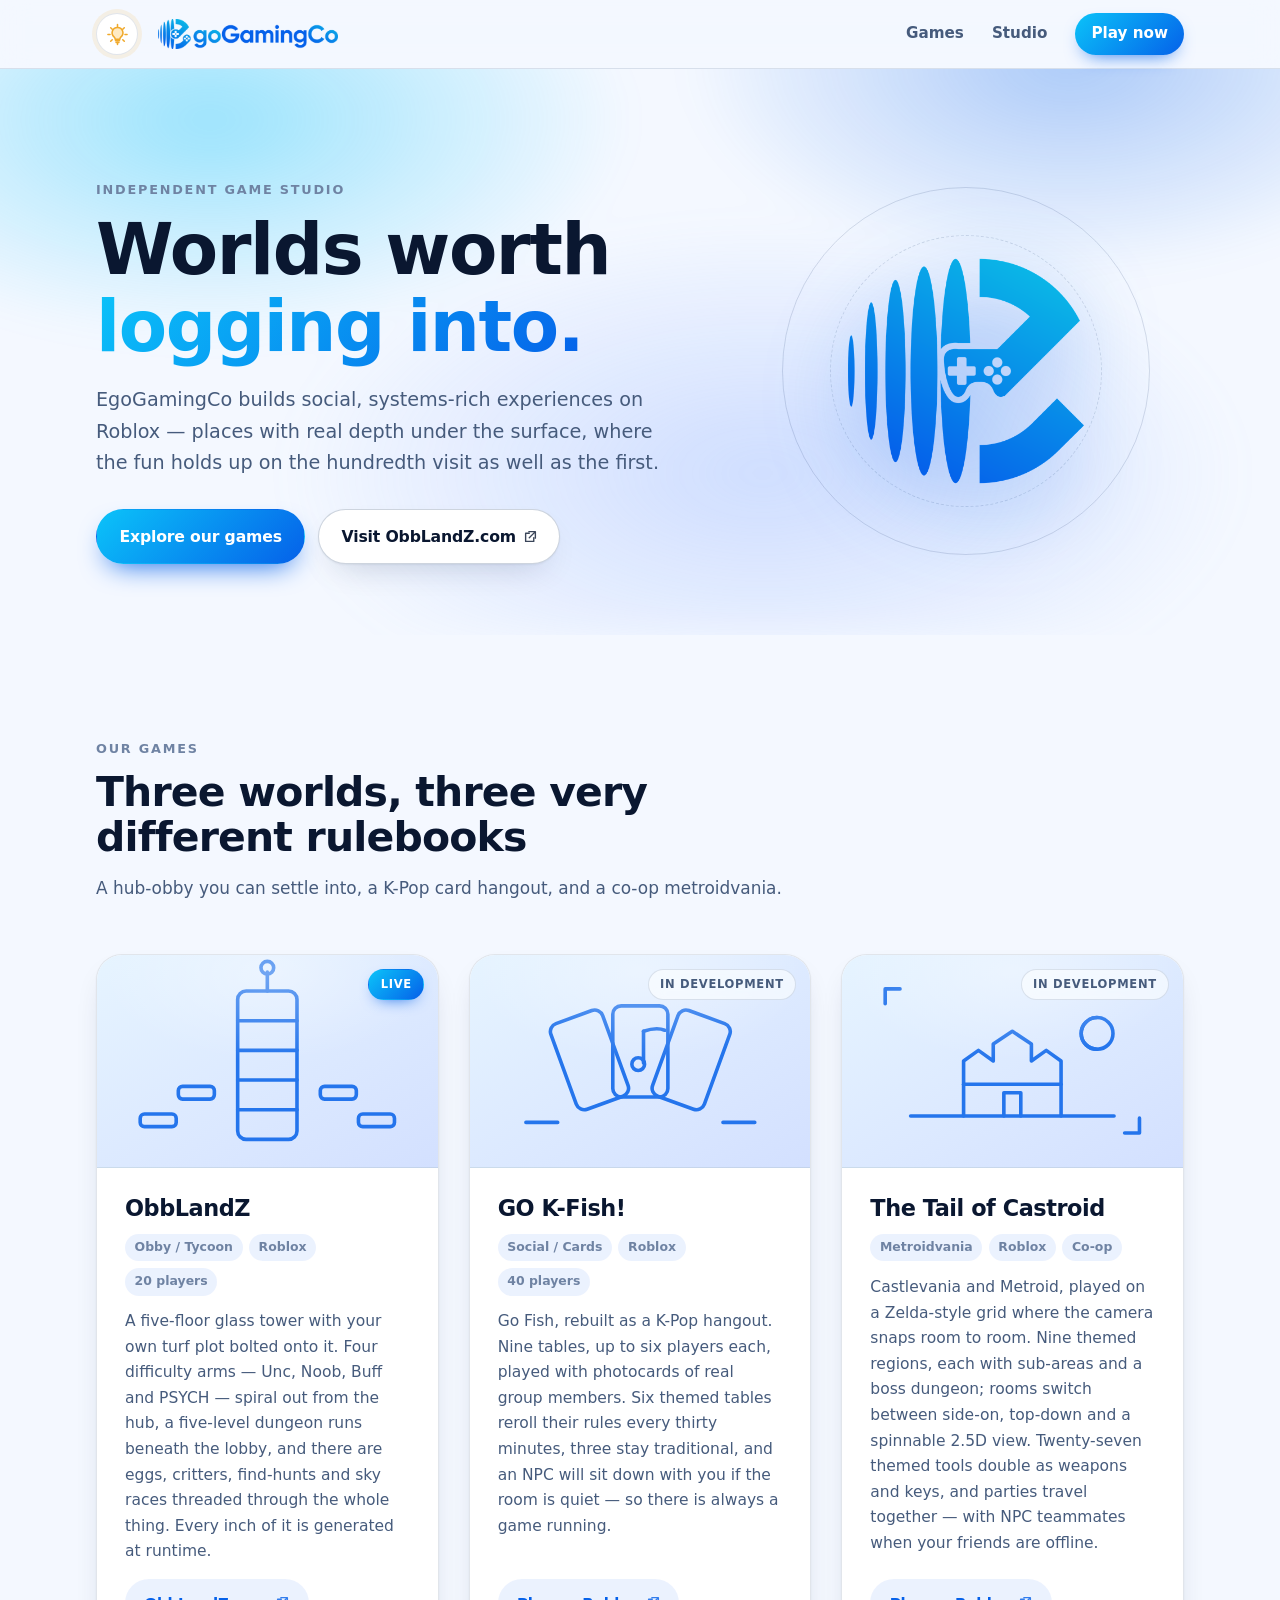
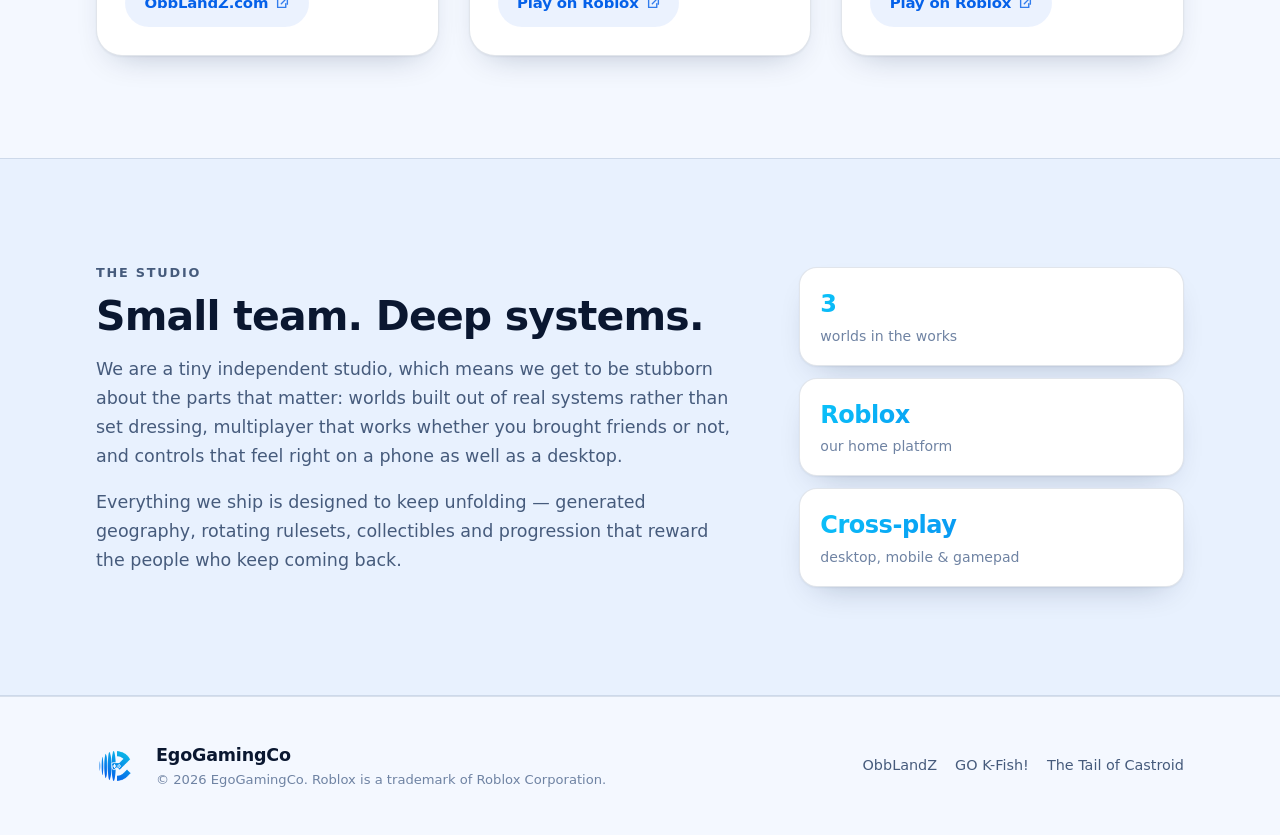
==== index.html @ 5d7b6284 "Initial site: EgoGamingCo landing page Single-page static site for GitHub Pages (custom domain via C" ====
<!DOCTYPE html>
<html lang="en" id="top">
<head>
<meta charset="utf-8">
<meta name="viewport" content="width=device-width, initial-scale=1">
<title>EgoGamingCo — Worlds worth logging into</title>
<meta name="description" content="EgoGamingCo is an independent game studio building social, systems-rich worlds on Roblox — ObbLandZ, GO K-Fish! and The Tail of Castroid.">
<meta name="theme-color" content="#0561E9" media="(prefers-color-scheme: light)">
<meta name="theme-color" content="#070C18" media="(prefers-color-scheme: dark)">

<link rel="icon" href="favicon.ico" sizes="any">
<link rel="icon" type="image/png" sizes="32x32" href="assets/img/favicon-32.png">
<link rel="icon" type="image/png" sizes="16x16" href="assets/img/favicon-16.png">
<link rel="apple-touch-icon" href="assets/img/apple-touch-icon.png">

<meta property="og:type" content="website">
<meta property="og:site_name" content="EgoGamingCo">
<meta property="og:title" content="EgoGamingCo — Worlds worth logging into">
<meta property="og:description" content="An independent game studio building social, systems-rich worlds on Roblox.">
<meta property="og:url" content="https://egogamingco.com/">
<meta property="og:image" content="https://egogamingco.com/assets/img/og-cover.png">
<meta property="og:image:width" content="1200">
<meta property="og:image:height" content="630">
<meta name="twitter:card" content="summary_large_image">

<link rel="stylesheet" href="assets/css/site.css">
<script>
  // Applied before first paint so a saved theme never flashes the other mode.
  document.documentElement.classList.add('js');
  try {
    var t = localStorage.getItem('egc-theme');
    if (t === 'light' || t === 'dark') document.documentElement.setAttribute('data-theme', t);
  } catch (e) {}
  // Failsafe: if site.js never lands, drop the class that hides reveal content.
  setTimeout(function () {
    if (!window.__egcReady) document.documentElement.classList.remove('js');
  }, 2500);
</script>
</head>
<body>

<a class="skip-link" href="#main">Skip to content</a>

<header class="site-header">
  <div class="wrap header-inner">
    <button id="theme-toggle" class="bulb" type="button" aria-label="Switch colour mode" title="Switch colour mode">
      <svg class="bulb-icon" viewBox="0 0 24 24" aria-hidden="true" focusable="false">
        <g class="bulb-rays">
          <path d="M12 1.6v2.2M12 20.2v2.2M4.2 12H2M22 12h-2.2M6.5 6.5 4.9 4.9M19.1 19.1l-1.6-1.6M17.5 6.5l1.6-1.6M4.9 19.1l1.6-1.6"/>
        </g>
        <path class="bulb-glass" d="M12 4.6a5.6 5.6 0 0 0-3.4 10.05c.5.4.8.98.86 1.6l.06.65h5l.06-.65c.06-.62.36-1.2.86-1.6A5.6 5.6 0 0 0 12 4.6Z"/>
        <path class="bulb-base" d="M9.9 18.4h4.2M10.5 20.4h3"/>
      </svg>
    </button>

    <a class="brand" href="#top" aria-label="EgoGamingCo home">
      <img class="brand-lockup" src="assets/img/egogaming-lockup.png" alt="EgoGamingCo" width="2048" height="342">
      <img class="brand-mark" src="assets/img/egogaming-mark-512.png" alt="EgoGamingCo" width="512" height="512">
    </a>

    <nav class="site-nav" aria-label="Primary">
      <a href="#games">Games</a>
      <a href="#studio">Studio</a>
      <a class="nav-cta" href="https://obblandz.com" target="_blank" rel="noopener">Play now</a>
    </nav>
  </div>
</header>

<main id="main">

  <section class="hero">
    <div class="aurora" aria-hidden="true"></div>
    <div class="wrap hero-inner">
      <div class="hero-copy">
        <p class="eyebrow">Independent game studio</p>
        <h1>Worlds worth<br><span class="grad">logging into.</span></h1>
        <p class="lede">
          EgoGamingCo builds social, systems-rich experiences on Roblox — places
          with real depth under the surface, where the fun holds up on the
          hundredth visit as well as the first.
        </p>
        <div class="hero-actions">
          <a class="btn btn-primary" href="#games">Explore our games</a>
          <a class="btn btn-ghost" href="https://obblandz.com" target="_blank" rel="noopener">
            Visit ObbLandZ.com
            <svg class="ext" viewBox="0 0 16 16" aria-hidden="true" focusable="false"><path d="M6 2h8v8M14 2 6.5 9.5M12 9.5V14H2V4h4.5"/></svg>
          </a>
        </div>
      </div>

      <div class="hero-art" aria-hidden="true">
        <span class="orbit orbit-1"></span>
        <span class="orbit orbit-2"></span>
        <img src="assets/img/egogaming-mark-1024.png" alt="" width="1024" height="1024" loading="eager" decoding="async">
      </div>
    </div>
  </section>

  <section id="games" class="section">
    <div class="wrap">
      <header class="section-head reveal">
        <p class="eyebrow">Our games</p>
        <h2>Three worlds, three very different rulebooks</h2>
        <p class="section-sub">A hub-obby you can settle into, a K-Pop card hangout, and a co-op metroidvania.</p>
      </header>

      <div class="cards">

        <article class="card reveal">
          <div class="card-art art-obb">
            <svg viewBox="0 0 320 200" role="img" aria-label="Stylised glass tower with obby platforms">
              <defs>
                <linearGradient id="gObb" x1="0" y1="0" x2="1" y2="1">
                  <stop offset="0" stop-color="#0BC3F9"/><stop offset="1" stop-color="#0561E9"/>
                </linearGradient>
              </defs>
              <g class="art-lines">
                <rect x="132" y="34" width="56" height="140" rx="8"/>
                <path d="M132 62h56M132 90h56M132 118h56M132 146h56"/>
                <rect x="40" y="150" width="34" height="12" rx="4"/>
                <rect x="76" y="124" width="34" height="12" rx="4"/>
                <rect x="210" y="124" width="34" height="12" rx="4"/>
                <rect x="246" y="150" width="34" height="12" rx="4"/>
                <path d="M160 34V16"/>
                <circle cx="160" cy="12" r="6"/>
              </g>
            </svg>
            <span class="badge badge-live">Live</span>
          </div>
          <div class="card-body">
            <h3>ObbLandZ</h3>
            <ul class="chips">
              <li>Obby / Tycoon</li><li>Roblox</li><li>20 players</li>
            </ul>
            <p>
              A five-floor glass tower with your own turf plot bolted onto it. Four
              difficulty arms — Unc, Noob, Buff and PSYCH — spiral out from the hub,
              a five-level dungeon runs beneath the lobby, and there are eggs,
              critters, find-hunts and sky races threaded through the whole thing.
              Every inch of it is generated at runtime.
            </p>
            <a class="btn btn-card" href="https://obblandz.com" target="_blank" rel="noopener">
              ObbLandZ.com
              <svg class="ext" viewBox="0 0 16 16" aria-hidden="true" focusable="false"><path d="M6 2h8v8M14 2 6.5 9.5M12 9.5V14H2V4h4.5"/></svg>
            </a>
          </div>
        </article>

        <article class="card reveal">
          <div class="card-art art-fish">
            <svg viewBox="0 0 320 200" role="img" aria-label="Fanned playing cards with a music note">
              <g class="art-lines">
                <rect x="86" y="56" width="52" height="86" rx="8" transform="rotate(-20 112 99)"/>
                <rect x="182" y="56" width="52" height="86" rx="8" transform="rotate(20 208 99)"/>
                <rect x="134" y="48" width="52" height="86" rx="8"/>
                <path d="M163 72v30"/>
                <path d="M163 72c9-3 15-3 20-1"/>
                <circle cx="158" cy="103" r="6"/>
                <path d="M52 158h30M238 158h30"/>
              </g>
            </svg>
            <span class="badge">In development</span>
          </div>
          <div class="card-body">
            <h3>GO K-Fish!</h3>
            <ul class="chips">
              <li>Social / Cards</li><li>Roblox</li><li>40 players</li>
            </ul>
            <p>
              Go Fish, rebuilt as a K-Pop hangout. Nine tables, up to six players
              each, played with photocards of real group members. Six themed tables
              reroll their rules every thirty minutes, three stay traditional, and an
              NPC will sit down with you if the room is quiet — so there is always a
              game running.
            </p>
            <a class="btn btn-card" href="https://www.roblox.com/games/126178556468771" target="_blank" rel="noopener">
              Play on Roblox
              <svg class="ext" viewBox="0 0 16 16" aria-hidden="true" focusable="false"><path d="M6 2h8v8M14 2 6.5 9.5M12 9.5V14H2V4h4.5"/></svg>
            </a>
          </div>
        </article>

        <article class="card reveal">
          <div class="card-art art-cast">
            <svg viewBox="0 0 320 200" role="img" aria-label="Castle battlements under a moon, framed by a room grid">
              <g class="art-lines">
                <path d="M40 46V32h14M280 154v14h-14"/>
                <path d="M114 152V100l14-10 14 10V84l18-12 18 12v16l14-10 14 10v52"/>
                <path d="M114 122h92"/>
                <path d="M152 152v-22h16v22"/>
                <circle cx="240" cy="74" r="15"/>
                <path d="M240 59a15 15 0 0 0 0 30"/>
                <path d="M64 152h192"/>
              </g>
            </svg>
            <span class="badge">In development</span>
          </div>
          <div class="card-body">
            <h3>The Tail of Castroid</h3>
            <ul class="chips">
              <li>Metroidvania</li><li>Roblox</li><li>Co-op</li>
            </ul>
            <p>
              Castlevania and Metroid, played on a Zelda-style grid where the camera
              snaps room to room. Nine themed regions, each with sub-areas and a boss
              dungeon; rooms switch between side-on, top-down and a spinnable 2.5D
              view. Twenty-seven themed tools double as weapons and keys, and parties
              travel together — with NPC teammates when your friends are offline.
            </p>
            <a class="btn btn-card" href="https://www.roblox.com/games/72686457710961" target="_blank" rel="noopener">
              Play on Roblox
              <svg class="ext" viewBox="0 0 16 16" aria-hidden="true" focusable="false"><path d="M6 2h8v8M14 2 6.5 9.5M12 9.5V14H2V4h4.5"/></svg>
            </a>
          </div>
        </article>

      </div>
    </div>
  </section>

  <section id="studio" class="section section-alt">
    <div class="wrap studio">
      <div class="studio-copy reveal">
        <p class="eyebrow">The studio</p>
        <h2>Small team. Deep systems.</h2>
        <p>
          We are a tiny independent studio, which means we get to be stubborn about
          the parts that matter: worlds built out of real systems rather than set
          dressing, multiplayer that works whether you brought friends or not, and
          controls that feel right on a phone as well as a desktop.
        </p>
        <p>
          Everything we ship is designed to keep unfolding — generated geography,
          rotating rulesets, collectibles and progression that reward the people who
          keep coming back.
        </p>
      </div>
      <ul class="facts reveal">
        <li><strong>3</strong><span>worlds in the works</span></li>
        <li><strong>Roblox</strong><span>our home platform</span></li>
        <li><strong>Cross-play</strong><span>desktop, mobile &amp; gamepad</span></li>
      </ul>
    </div>
  </section>

</main>

<footer class="site-footer">
  <div class="wrap footer-inner">
    <img class="footer-mark" src="assets/img/egogaming-mark-512.png" alt="" width="512" height="512" loading="lazy" decoding="async">
    <div class="footer-text">
      <p class="footer-name">EgoGamingCo</p>
      <p class="footer-meta">&copy; <span id="year">2026</span> EgoGamingCo. Roblox is a trademark of Roblox Corporation.</p>
    </div>
    <nav class="footer-links" aria-label="Footer">
      <a href="https://obblandz.com" target="_blank" rel="noopener">ObbLandZ</a>
      <a href="https://www.roblox.com/games/126178556468771" target="_blank" rel="noopener">GO K-Fish!</a>
      <a href="https://www.roblox.com/games/72686457710961" target="_blank" rel="noopener">The Tail of Castroid</a>
    </nav>
  </div>
</footer>

<script src="assets/js/site.js" defer></script>
</body>
</html>
---- assets/css/site.css ----
/* ===========================================================================
   EgoGamingCo — site styles
   Colour mode: follows the OS via prefers-color-scheme, and can be overridden
   by [data-theme="light" | "dark"] on <html> (set by the lightbulb toggle).
   =========================================================================== */

/* --- design tokens ------------------------------------------------------ */

:root {
  --brand-cyan: #0bc3f9;
  --brand-blue: #0561e9;
  --brand-deep: #0442a8;
  --brand-grad: linear-gradient(135deg, var(--brand-cyan), var(--brand-blue));

  --radius-sm: 10px;
  --radius: 18px;
  --radius-lg: 26px;
  --wrap: 1160px;
  --ease: cubic-bezier(.22, .68, 0, 1);

  --font: "Segoe UI Variable Display", "Segoe UI", system-ui, -apple-system,
          "Helvetica Neue", Arial, sans-serif;

  color-scheme: light dark;
}

/* light palette (default) */
:root,
:root[data-theme="light"] {
  --bg: #f4f8ff;
  --bg-2: #e8f1fe;
  --surface: #ffffff;
  --surface-2: #f7fafe;
  --text: #0a1730;
  --text-soft: #465b7c;
  --text-faint: #6f83a3;
  --line: rgba(9, 40, 92, .12);
  --line-strong: rgba(9, 40, 92, .2);
  --header-bg: rgba(244, 248, 255, .78);
  --shadow: 0 1px 2px rgba(9, 30, 66, .06), 0 14px 34px -18px rgba(9, 30, 66, .3);
  --shadow-lift: 0 2px 4px rgba(9, 30, 66, .07), 0 30px 60px -26px rgba(5, 97, 233, .45);
  --art-bg: linear-gradient(150deg, #e6f4ff, #dbe8ff 60%, #d3e0ff);
  --art-ink: #0561e9;
  --aurora-1: rgba(11, 195, 249, .38);
  --aurora-2: rgba(5, 97, 233, .3);
  --aurora-3: rgba(120, 160, 255, .3);
  --chip-bg: rgba(5, 97, 233, .08);
  --bulb-off: #93a5c2;
  --scrim: rgba(255, 255, 255, .6);
}

/* dark palette — applied when the OS asks for it and nothing overrides */
@media (prefers-color-scheme: dark) {
  :root:not([data-theme="light"]) {
    --bg: #070c18;
    --bg-2: #0a1122;
    --surface: #0e1526;
    --surface-2: #121b30;
    --text: #e9eef8;
    --text-soft: #a9bad6;
    --text-faint: #7d90b0;
    --line: rgba(160, 200, 255, .12);
    --line-strong: rgba(160, 200, 255, .24);
    --header-bg: rgba(7, 12, 24, .72);
    --shadow: 0 1px 2px rgba(0, 0, 0, .5), 0 18px 40px -20px rgba(0, 0, 0, .8);
    --shadow-lift: 0 2px 6px rgba(0, 0, 0, .55), 0 34px 70px -28px rgba(11, 195, 249, .4);
    --art-bg: linear-gradient(150deg, #0f2647, #102544 60%, #0b1730);
    --art-ink: #7fd8ff;
    --aurora-1: rgba(11, 195, 249, .3);
    --aurora-2: rgba(5, 97, 233, .34);
    --aurora-3: rgba(88, 60, 220, .28);
    --chip-bg: rgba(127, 216, 255, .1);
    --bulb-off: #5c6f90;
    --scrim: rgba(7, 12, 24, .55);
  }
}

/* dark palette — explicit override from the toggle */
:root[data-theme="dark"] {
  --bg: #070c18;
  --bg-2: #0a1122;
  --surface: #0e1526;
  --surface-2: #121b30;
  --text: #e9eef8;
  --text-soft: #a9bad6;
  --text-faint: #7d90b0;
  --line: rgba(160, 200, 255, .12);
  --line-strong: rgba(160, 200, 255, .24);
  --header-bg: rgba(7, 12, 24, .72);
  --shadow: 0 1px 2px rgba(0, 0, 0, .5), 0 18px 40px -20px rgba(0, 0, 0, .8);
  --shadow-lift: 0 2px 6px rgba(0, 0, 0, .55), 0 34px 70px -28px rgba(11, 195, 249, .4);
  --art-bg: linear-gradient(150deg, #0f2647, #102544 60%, #0b1730);
  --art-ink: #7fd8ff;
  --aurora-1: rgba(11, 195, 249, .3);
  --aurora-2: rgba(5, 97, 233, .34);
  --aurora-3: rgba(88, 60, 220, .28);
  --chip-bg: rgba(127, 216, 255, .1);
  --bulb-off: #5c6f90;
  --scrim: rgba(7, 12, 24, .55);
}

:root[data-theme="light"] { color-scheme: light; }
:root[data-theme="dark"]  { color-scheme: dark; }

/* --- base --------------------------------------------------------------- */

*, *::before, *::after { box-sizing: border-box; }

html { scroll-behavior: smooth; }

body {
  margin: 0;
  font-family: var(--font);
  font-size: clamp(16px, .55vw + 14.2px, 17.5px);
  line-height: 1.65;
  color: var(--text);
  background: var(--bg);
  -webkit-font-smoothing: antialiased;
  overflow-x: hidden;
}

img { max-width: 100%; height: auto; display: block; }

h1, h2, h3 {
  line-height: 1.1;
  letter-spacing: -.02em;
  margin: 0;
  font-weight: 700;
}

p { margin: 0 0 1em; }

a { color: var(--brand-blue); text-decoration: none; }
a:hover { text-decoration: underline; }

:focus-visible {
  outline: 2px solid var(--brand-cyan);
  outline-offset: 3px;
  border-radius: 6px;
}

.wrap {
  width: 100%;
  max-width: var(--wrap);
  margin-inline: auto;
  padding-inline: clamp(18px, 4vw, 36px);
}

.grad {
  background: var(--brand-grad);
  -webkit-background-clip: text;
  background-clip: text;
  color: transparent;
}

.eyebrow {
  margin: 0 0 .7rem;
  font-size: .8rem;
  font-weight: 700;
  letter-spacing: .14em;
  text-transform: uppercase;
  color: var(--text-faint);
}

.skip-link {
  position: absolute;
  left: -9999px;
  top: 0;
  z-index: 100;
  padding: .7rem 1.1rem;
  background: var(--surface);
  border: 1px solid var(--line-strong);
  border-radius: var(--radius-sm);
}
.skip-link:focus { left: 12px; top: 12px; }

/* --- header ------------------------------------------------------------- */

.site-header {
  position: sticky;
  top: 0;
  z-index: 40;
  background: var(--header-bg);
  backdrop-filter: saturate(160%) blur(14px);
  -webkit-backdrop-filter: saturate(160%) blur(14px);
  border-bottom: 1px solid var(--line);
}

.header-inner {
  display: flex;
  align-items: center;
  gap: clamp(10px, 2vw, 20px);
  min-height: 68px;
  padding-block: 10px;
}

.brand { display: flex; align-items: center; line-height: 0; }
.brand:hover { text-decoration: none; }
.brand img { transition: transform .35s var(--ease); }
.brand:hover img { transform: translateY(-1px) scale(1.02); }

.brand-lockup { width: auto; height: 30px; }
.brand-mark { display: none; width: auto; height: 34px; }

@media (max-width: 620px) {
  .brand-lockup { display: none; }
  .brand-mark { display: block; }
}

.site-nav {
  margin-left: auto;
  display: flex;
  align-items: center;
  gap: clamp(12px, 2.4vw, 28px);
  font-size: .95rem;
  font-weight: 600;
}
.site-nav a { color: var(--text-soft); }
.site-nav a:hover { color: var(--text); text-decoration: none; }

.nav-cta {
  padding: .5rem 1rem;
  border-radius: 999px;
  color: #fff !important;
  background: var(--brand-grad);
  box-shadow: 0 8px 20px -10px var(--brand-blue);
  transition: transform .25s var(--ease), box-shadow .25s var(--ease);
}
.nav-cta:hover { transform: translateY(-1px); box-shadow: 0 14px 26px -10px var(--brand-blue); }

@media (max-width: 480px) {
  .site-nav a:not(.nav-cta) { display: none; }
}

/* --- lightbulb toggle --------------------------------------------------- */

.bulb {
  flex: none;
  display: grid;
  place-items: center;
  width: 42px;
  height: 42px;
  padding: 0;
  border-radius: 50%;
  border: 1px solid var(--line);
  background: var(--surface);
  color: var(--bulb-off);
  cursor: pointer;
  transition: color .3s var(--ease), border-color .3s var(--ease),
              box-shadow .3s var(--ease), transform .2s var(--ease);
}
.bulb:hover { transform: translateY(-1px); border-color: var(--line-strong); }
.bulb:active { transform: translateY(0) scale(.94); }

.bulb-icon {
  width: 23px;
  height: 23px;
  fill: none;
  stroke: currentColor;
  stroke-width: 1.6;
  stroke-linecap: round;
  stroke-linejoin: round;
}
.bulb-glass { transition: fill .3s var(--ease); fill: transparent; }
.bulb-rays { opacity: 0; transform-origin: 12px 12px; transition: opacity .3s var(--ease), transform .4s var(--ease); transform: scale(.6); }

/* lit state = light mode is active */
:root:not([data-theme="dark"]) .bulb,
:root[data-theme="light"] .bulb {
  color: #f0a92b;
  box-shadow: 0 0 0 4px rgba(240, 169, 43, .12);
}
:root:not([data-theme="dark"]) .bulb-glass,
:root[data-theme="light"] .bulb-glass { fill: rgba(255, 199, 87, .35); }
:root:not([data-theme="dark"]) .bulb-rays,
:root[data-theme="light"] .bulb-rays { opacity: 1; transform: scale(1); }

@media (prefers-color-scheme: dark) {
  :root:not([data-theme]) .bulb { color: var(--bulb-off); box-shadow: none; }
  :root:not([data-theme]) .bulb-glass { fill: transparent; }
  :root:not([data-theme]) .bulb-rays { opacity: 0; transform: scale(.6); }
}
:root[data-theme="dark"] .bulb { color: var(--bulb-off); box-shadow: none; }
:root[data-theme="dark"] .bulb-glass { fill: transparent; }
:root[data-theme="dark"] .bulb-rays { opacity: 0; transform: scale(.6); }

/* --- buttons ------------------------------------------------------------ */

.btn {
  display: inline-flex;
  align-items: center;
  gap: .5rem;
  padding: .82rem 1.4rem;
  border-radius: 999px;
  font-size: .98rem;
  font-weight: 650;
  letter-spacing: -.01em;
  border: 1px solid transparent;
  transition: transform .25s var(--ease), box-shadow .25s var(--ease),
              background-color .25s var(--ease), border-color .25s var(--ease);
}
.btn:hover { text-decoration: none; transform: translateY(-2px); }

.btn-primary {
  color: #fff;
  background: var(--brand-grad);
  box-shadow: 0 12px 28px -12px var(--brand-blue);
}
.btn-primary:hover { box-shadow: 0 20px 38px -14px var(--brand-blue); }

.btn-ghost {
  color: var(--text);
  background: var(--surface);
  border-color: var(--line-strong);
  box-shadow: var(--shadow);
}
.btn-ghost:hover { border-color: var(--brand-cyan); }

.btn-card {
  margin-top: auto;
  align-self: flex-start;
  padding: .68rem 1.15rem;
  font-size: .93rem;
  color: var(--brand-blue);
  background: var(--chip-bg);
  border-color: transparent;
}
:root[data-theme="dark"] .btn-card { color: var(--art-ink); }
@media (prefers-color-scheme: dark) {
  :root:not([data-theme="light"]) .btn-card { color: var(--art-ink); }
}
.btn-card:hover { border-color: var(--brand-cyan); }

.ext {
  width: 13px;
  height: 13px;
  fill: none;
  stroke: currentColor;
  stroke-width: 1.7;
  stroke-linecap: round;
  stroke-linejoin: round;
  opacity: .8;
}

/* --- hero --------------------------------------------------------------- */

.hero {
  position: relative;
  isolation: isolate;
  overflow: hidden;
  padding-block: clamp(52px, 8vw, 108px) clamp(36px, 5vw, 64px);
}

.aurora {
  position: absolute;
  inset: -30% -10% auto -10%;
  height: 130%;
  z-index: -1;
  background:
    radial-gradient(42% 46% at 22% 30%, var(--aurora-1), transparent 65%),
    radial-gradient(38% 44% at 78% 22%, var(--aurora-2), transparent 66%),
    radial-gradient(46% 50% at 58% 78%, var(--aurora-3), transparent 68%);
  filter: blur(18px);
  animation: drift 22s ease-in-out infinite alternate;
}

@keyframes drift {
  0%   { transform: translate3d(-2%, 0, 0) scale(1); }
  50%  { transform: translate3d(3%, 2%, 0) scale(1.06); }
  100% { transform: translate3d(0, -2%, 0) scale(1.02); }
}

.hero-inner {
  display: grid;
  gap: clamp(28px, 5vw, 64px);
  align-items: center;
  grid-template-columns: minmax(0, 1.15fr) minmax(0, .85fr);
}

@media (max-width: 880px) {
  .hero-inner { grid-template-columns: 1fr; }
}

.hero h1 {
  font-size: clamp(2.5rem, 6.4vw, 4.4rem);
  margin-bottom: 1.1rem;
}

.lede {
  max-width: 34em;
  font-size: clamp(1.02rem, .5vw + .92rem, 1.2rem);
  color: var(--text-soft);
}

.hero-actions {
  display: flex;
  flex-wrap: wrap;
  gap: .8rem;
  margin-top: 1.9rem;
}

.hero-art {
  position: relative;
  display: grid;
  place-items: center;
  aspect-ratio: 1;
  max-width: 400px;
  margin-inline: auto;
  width: 100%;
}
.hero-art img {
  width: 72%;
  filter: drop-shadow(0 26px 44px rgba(5, 97, 233, .35));
  animation: float 7s ease-in-out infinite;
}
@keyframes float {
  0%, 100% { transform: translateY(-6px); }
  50%      { transform: translateY(10px); }
}

.orbit {
  position: absolute;
  border-radius: 50%;
  border: 1px solid var(--line-strong);
  opacity: .7;
}
.orbit-1 { inset: 4%;  border-style: solid; animation: spin 34s linear infinite; }
.orbit-2 { inset: 16%; border-style: dashed; animation: spin 22s linear infinite reverse; }
@keyframes spin { to { transform: rotate(360deg); } }

@media (max-width: 880px) {
  .hero-art { max-width: 250px; margin-top: 8px; }
}

/* --- sections ----------------------------------------------------------- */

.section {
  padding-block: clamp(56px, 8vw, 104px);
  scroll-margin-top: 84px; /* clears the sticky header on anchor jumps */
}

.section-alt {
  background: var(--bg-2);
  border-block: 1px solid var(--line);
}

.section-head {
  max-width: 46rem;
  margin-bottom: clamp(30px, 4vw, 52px);
}
.section-head h2 { font-size: clamp(1.85rem, 3.2vw, 2.7rem); }
.section-sub {
  margin-top: .9rem;
  color: var(--text-soft);
  font-size: 1.06rem;
}

/* --- game cards --------------------------------------------------------- */

.cards {
  display: grid;
  gap: clamp(20px, 2.6vw, 30px);
  grid-template-columns: repeat(auto-fit, minmax(290px, 1fr));
}

.card {
  display: flex;
  flex-direction: column;
  background: var(--surface);
  border: 1px solid var(--line);
  border-radius: var(--radius-lg);
  overflow: hidden;
  box-shadow: var(--shadow);
  transition: transform .4s var(--ease), box-shadow .4s var(--ease),
              border-color .4s var(--ease);
}
.card:hover {
  transform: translateY(-6px);
  border-color: transparent;
  box-shadow: var(--shadow-lift);
}

.card-art {
  position: relative;
  aspect-ratio: 16 / 10;
  background: var(--art-bg);
  border-bottom: 1px solid var(--line);
  overflow: hidden;
}
.card-art::after {
  content: "";
  position: absolute;
  inset: 0;
  background: radial-gradient(70% 60% at 50% 8%, rgba(255, 255, 255, .35), transparent 70%);
  pointer-events: none;
}
:root[data-theme="dark"] .card-art::after { background: radial-gradient(70% 60% at 50% 8%, rgba(127, 216, 255, .12), transparent 70%); }
@media (prefers-color-scheme: dark) {
  :root:not([data-theme="light"]) .card-art::after { background: radial-gradient(70% 60% at 50% 8%, rgba(127, 216, 255, .12), transparent 70%); }
}

.card-art svg {
  position: absolute;
  inset: 0;
  width: 100%;
  height: 100%;
}
.art-lines {
  fill: none;
  stroke: var(--art-ink);
  stroke-width: 3.4;
  stroke-linecap: round;
  stroke-linejoin: round;
  opacity: .85;
  transition: transform .5s var(--ease);
  transform-origin: 160px 100px;
}
.card:hover .art-lines { transform: scale(1.05); }

.card-body {
  display: flex;
  flex-direction: column;
  gap: .85rem;
  flex: 1;
  padding: clamp(20px, 2.4vw, 28px);
}

.card-body h3 { font-size: 1.4rem; }

.badge {
  position: absolute;
  top: 14px;
  right: 14px;
  z-index: 2;
  padding: .3rem .7rem;
  border-radius: 999px;
  font-size: .72rem;
  font-weight: 700;
  letter-spacing: .06em;
  text-transform: uppercase;
  color: var(--text-soft);
  background: var(--scrim);
  border: 1px solid var(--line);
  backdrop-filter: blur(8px) saturate(140%);
  -webkit-backdrop-filter: blur(8px) saturate(140%);
}
.badge-live {
  color: #fff;
  border-color: transparent;
  background: var(--brand-grad);
  box-shadow: 0 6px 16px -8px var(--brand-blue);
}

.chips {
  display: flex;
  flex-wrap: wrap;
  gap: .4rem;
  margin: 0;
  padding: 0;
  list-style: none;
}
.chips li {
  padding: .22rem .6rem;
  border-radius: 999px;
  font-size: .78rem;
  font-weight: 600;
  color: var(--text-faint);
  background: var(--chip-bg);
}

.card-body p {
  margin: 0;
  color: var(--text-soft);
  font-size: .97rem;
}

/* --- studio ------------------------------------------------------------- */

.studio {
  display: grid;
  gap: clamp(28px, 5vw, 60px);
  align-items: center;
  grid-template-columns: minmax(0, 1.25fr) minmax(0, .75fr);
}
@media (max-width: 880px) { .studio { grid-template-columns: 1fr; } }

.studio h2 { font-size: clamp(1.85rem, 3.2vw, 2.7rem); margin-bottom: 1rem; }
.studio p { color: var(--text-soft); max-width: 40em; }

.facts {
  display: grid;
  gap: 12px;
  margin: 0;
  padding: 0;
  list-style: none;
}
.facts li {
  display: flex;
  flex-direction: column;
  padding: 1.05rem 1.3rem;
  border-radius: var(--radius);
  background: var(--surface);
  border: 1px solid var(--line);
  box-shadow: var(--shadow);
}
.facts strong {
  font-size: 1.5rem;
  letter-spacing: -.02em;
  background: var(--brand-grad);
  -webkit-background-clip: text;
  background-clip: text;
  color: transparent;
}
.facts span { font-size: .88rem; color: var(--text-faint); }

/* --- footer ------------------------------------------------------------- */

.site-footer {
  padding-block: clamp(30px, 4vw, 44px);
  border-top: 1px solid var(--line);
  background: var(--bg);
}

.footer-inner {
  display: flex;
  flex-wrap: wrap;
  align-items: center;
  gap: 14px 22px;
}

.footer-mark { width: 38px; height: 38px; }

.footer-text { margin-right: auto; }
.footer-name { margin: 0; font-weight: 700; letter-spacing: -.01em; }
.footer-meta { margin: 0; font-size: .82rem; color: var(--text-faint); }

.footer-links {
  display: flex;
  flex-wrap: wrap;
  gap: 8px 18px;
  font-size: .9rem;
}
.footer-links a { color: var(--text-soft); }
.footer-links a:hover { color: var(--text); }

/* --- scroll reveal ------------------------------------------------------ */

.js .reveal {
  opacity: 0;
  transform: translateY(18px);
  transition: opacity .7s var(--ease), transform .7s var(--ease);
}
.js .reveal.is-visible { opacity: 1; transform: none; }

/* --- motion & print ----------------------------------------------------- */

@media (prefers-reduced-motion: reduce) {
  html { scroll-behavior: auto; }
  *, *::before, *::after {
    animation-duration: .001ms !important;
    animation-iteration-count: 1 !important;
    transition-duration: .001ms !important;
  }
  .js .reveal { opacity: 1; transform: none; }
}
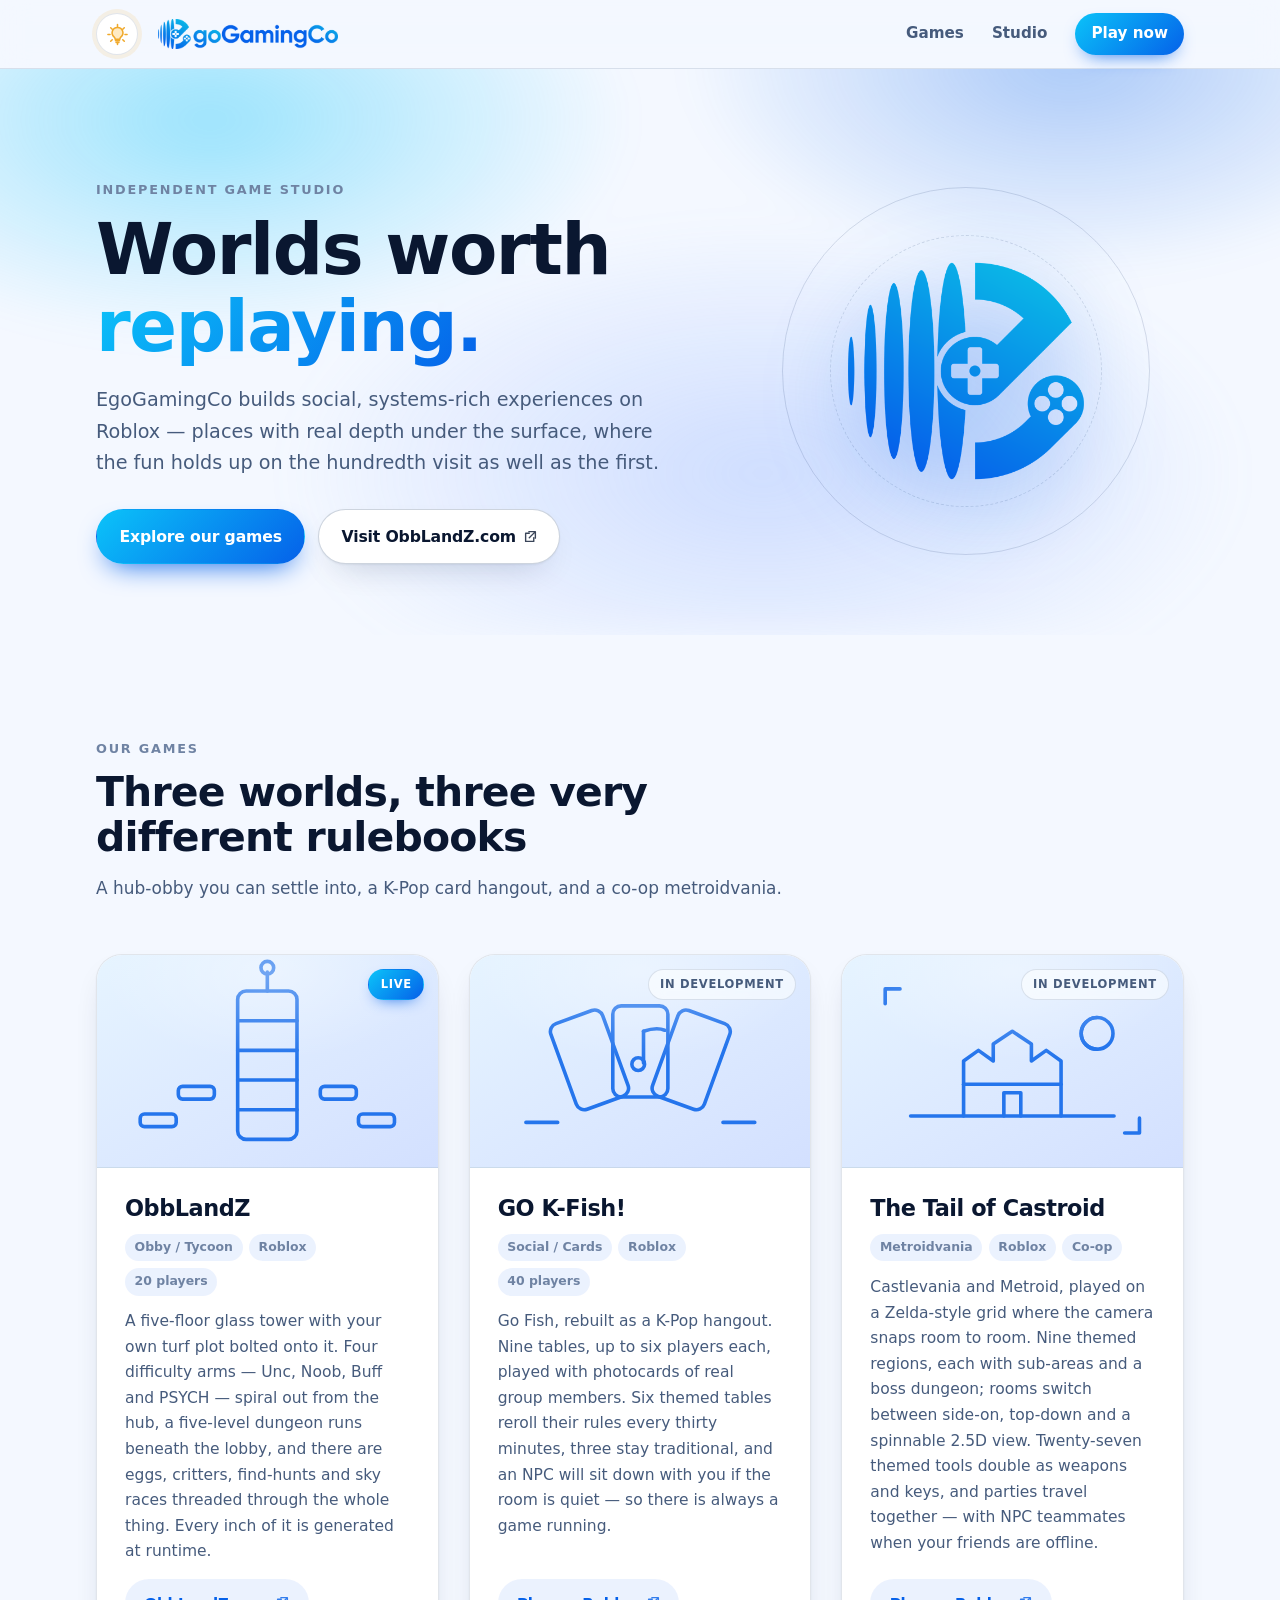
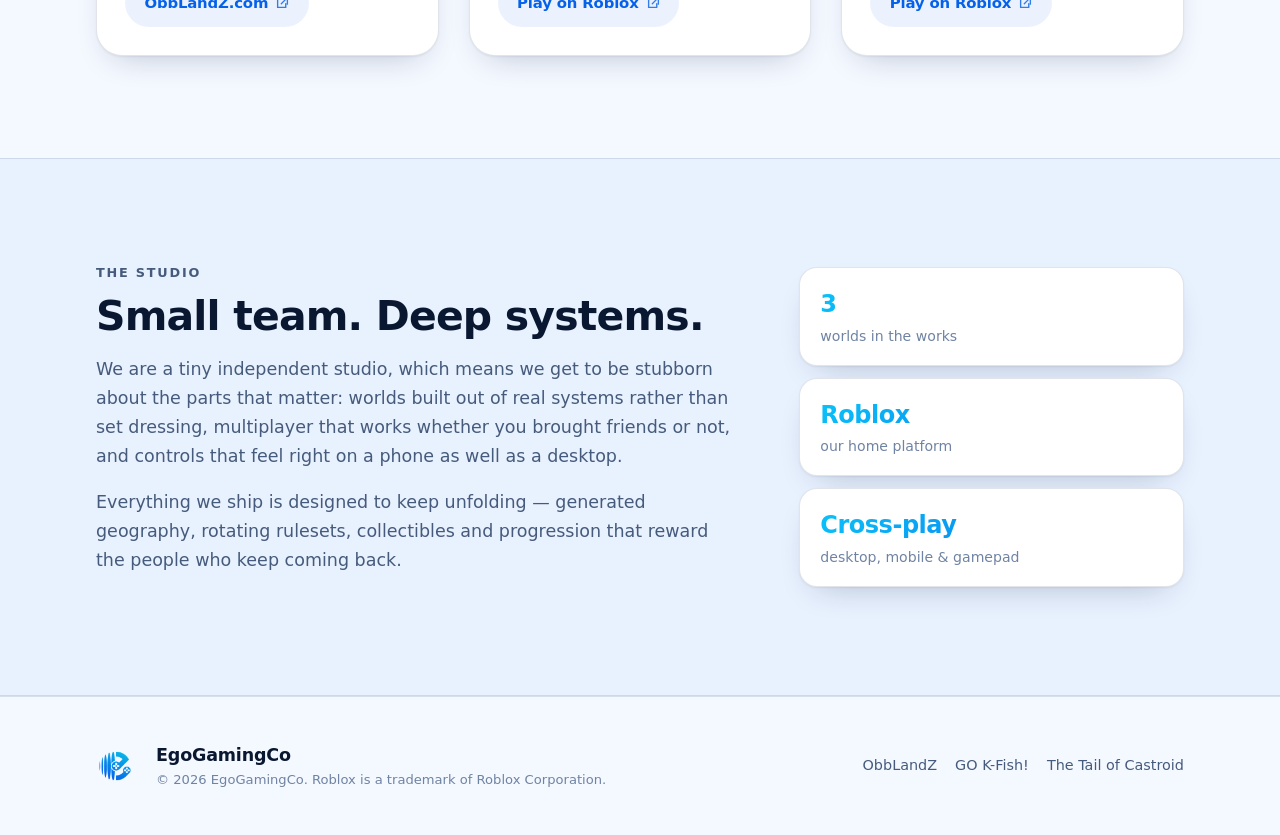
==== commit 6f19dbed: "Swap in the refined mark; retagline to 'Worlds worth replaying' - assets/img/egogaming-mark-{512,102" ====
--- a/index.html
+++ b/index.html
@@ -3,7 +3,7 @@
 <head>
 <meta charset="utf-8">
 <meta name="viewport" content="width=device-width, initial-scale=1">
-<title>EgoGamingCo — Worlds worth logging into</title>
+<title>EgoGamingCo — Worlds worth replaying</title>
 <meta name="description" content="EgoGamingCo is an independent game studio building social, systems-rich worlds on Roblox — ObbLandZ, GO K-Fish! and The Tail of Castroid.">
 <meta name="theme-color" content="#0561E9" media="(prefers-color-scheme: light)">
 <meta name="theme-color" content="#070C18" media="(prefers-color-scheme: dark)">
@@ -15,7 +15,7 @@
 
 <meta property="og:type" content="website">
 <meta property="og:site_name" content="EgoGamingCo">
-<meta property="og:title" content="EgoGamingCo — Worlds worth logging into">
+<meta property="og:title" content="EgoGamingCo — Worlds worth replaying">
 <meta property="og:description" content="An independent game studio building social, systems-rich worlds on Roblox.">
 <meta property="og:url" content="https://egogamingco.com/">
 <meta property="og:image" content="https://egogamingco.com/assets/img/og-cover.png">
@@ -73,7 +73,7 @@
     <div class="wrap hero-inner">
       <div class="hero-copy">
         <p class="eyebrow">Independent game studio</p>
-        <h1>Worlds worth<br><span class="grad">logging into.</span></h1>
+        <h1>Worlds worth<br><span class="grad">replaying.</span></h1>
         <p class="lede">
           EgoGamingCo builds social, systems-rich experiences on Roblox — places
           with real depth under the surface, where the fun holds up on the
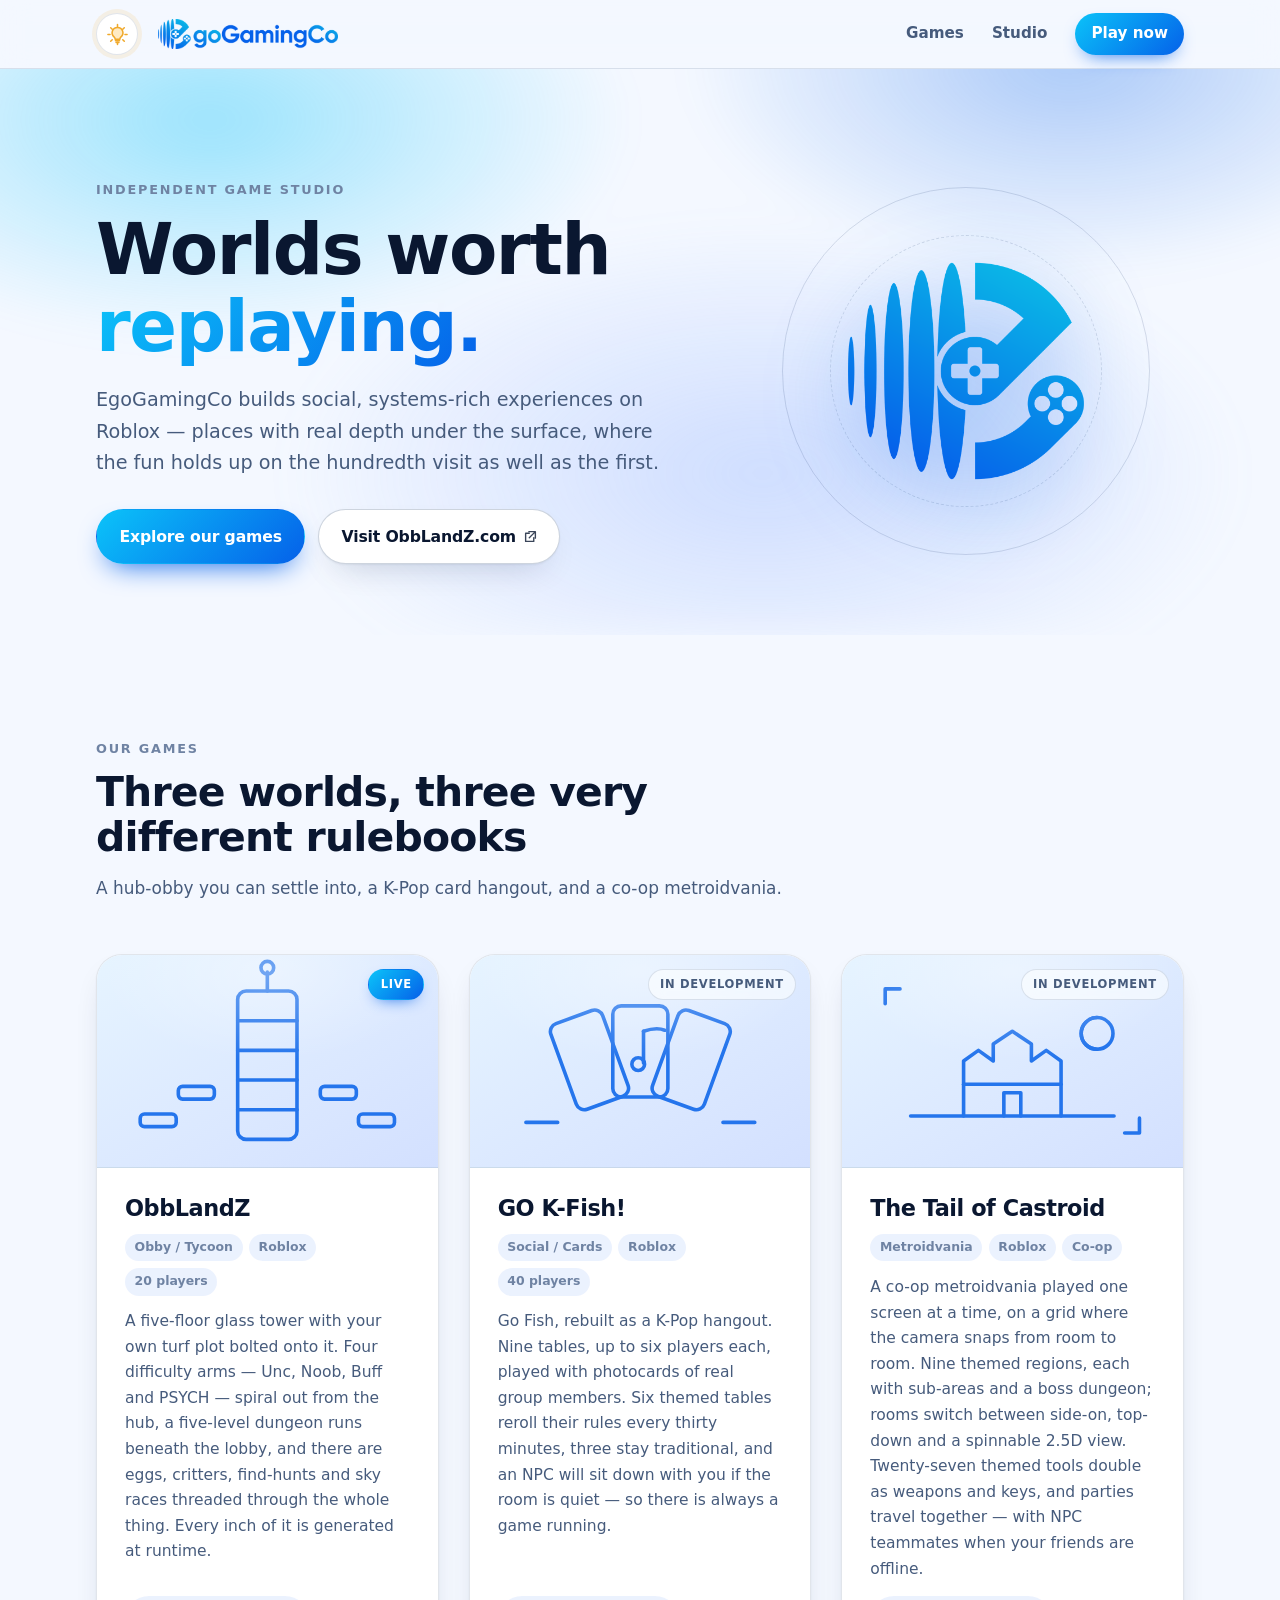
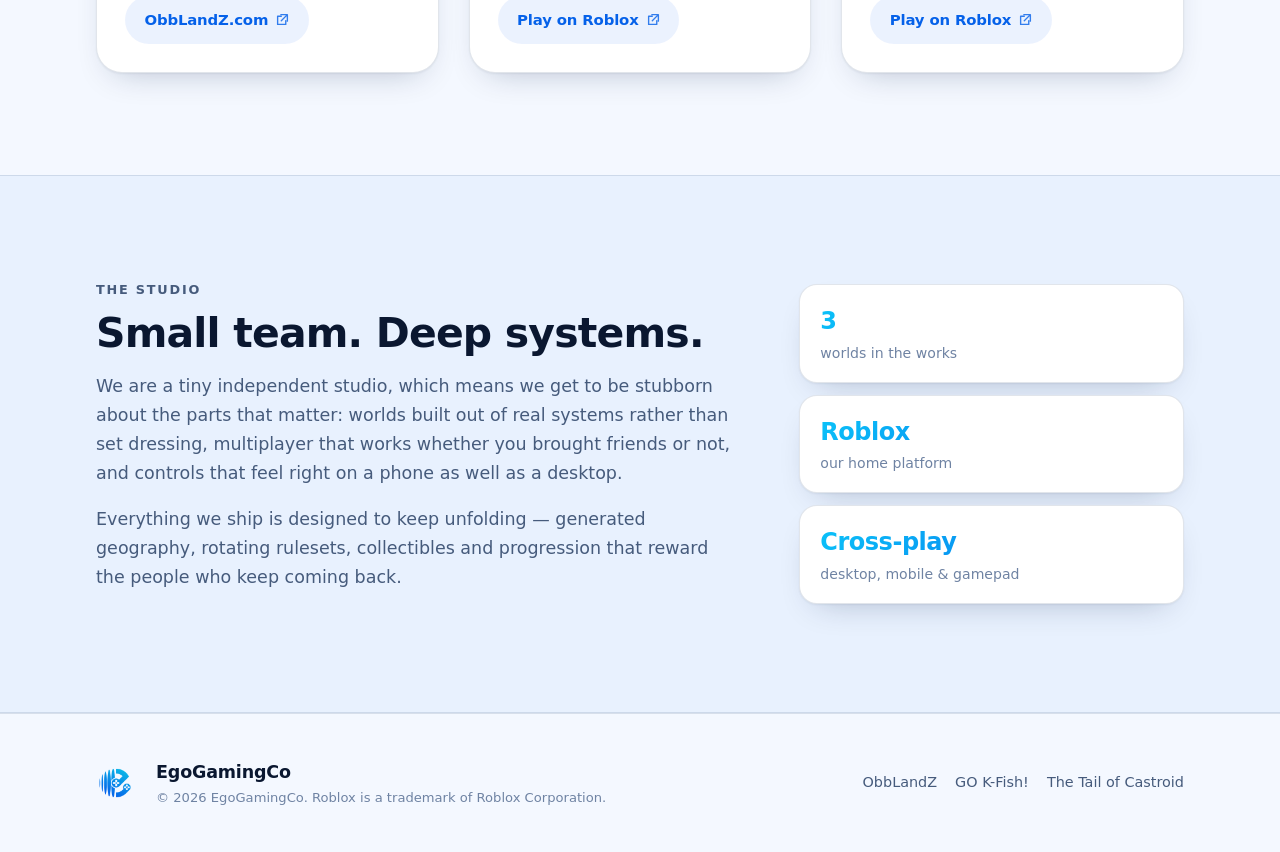
==== commit dbc0e97f: "Drop third-party game names from the Castroid blurb Replace the Castlevania / Metroid / Zelda refere" ====
--- a/index.html
+++ b/index.html
@@ -201,11 +201,12 @@
               <li>Metroidvania</li><li>Roblox</li><li>Co-op</li>
             </ul>
             <p>
-              Castlevania and Metroid, played on a Zelda-style grid where the camera
-              snaps room to room. Nine themed regions, each with sub-areas and a boss
-              dungeon; rooms switch between side-on, top-down and a spinnable 2.5D
-              view. Twenty-seven themed tools double as weapons and keys, and parties
-              travel together — with NPC teammates when your friends are offline.
+              A co-op metroidvania played one screen at a time, on a grid where the
+              camera snaps from room to room. Nine themed regions, each with sub-areas
+              and a boss dungeon; rooms switch between side-on, top-down and a
+              spinnable 2.5D view. Twenty-seven themed tools double as weapons and
+              keys, and parties travel together — with NPC teammates when your
+              friends are offline.
             </p>
             <a class="btn btn-card" href="https://www.roblox.com/games/72686457710961" target="_blank" rel="noopener">
               Play on Roblox
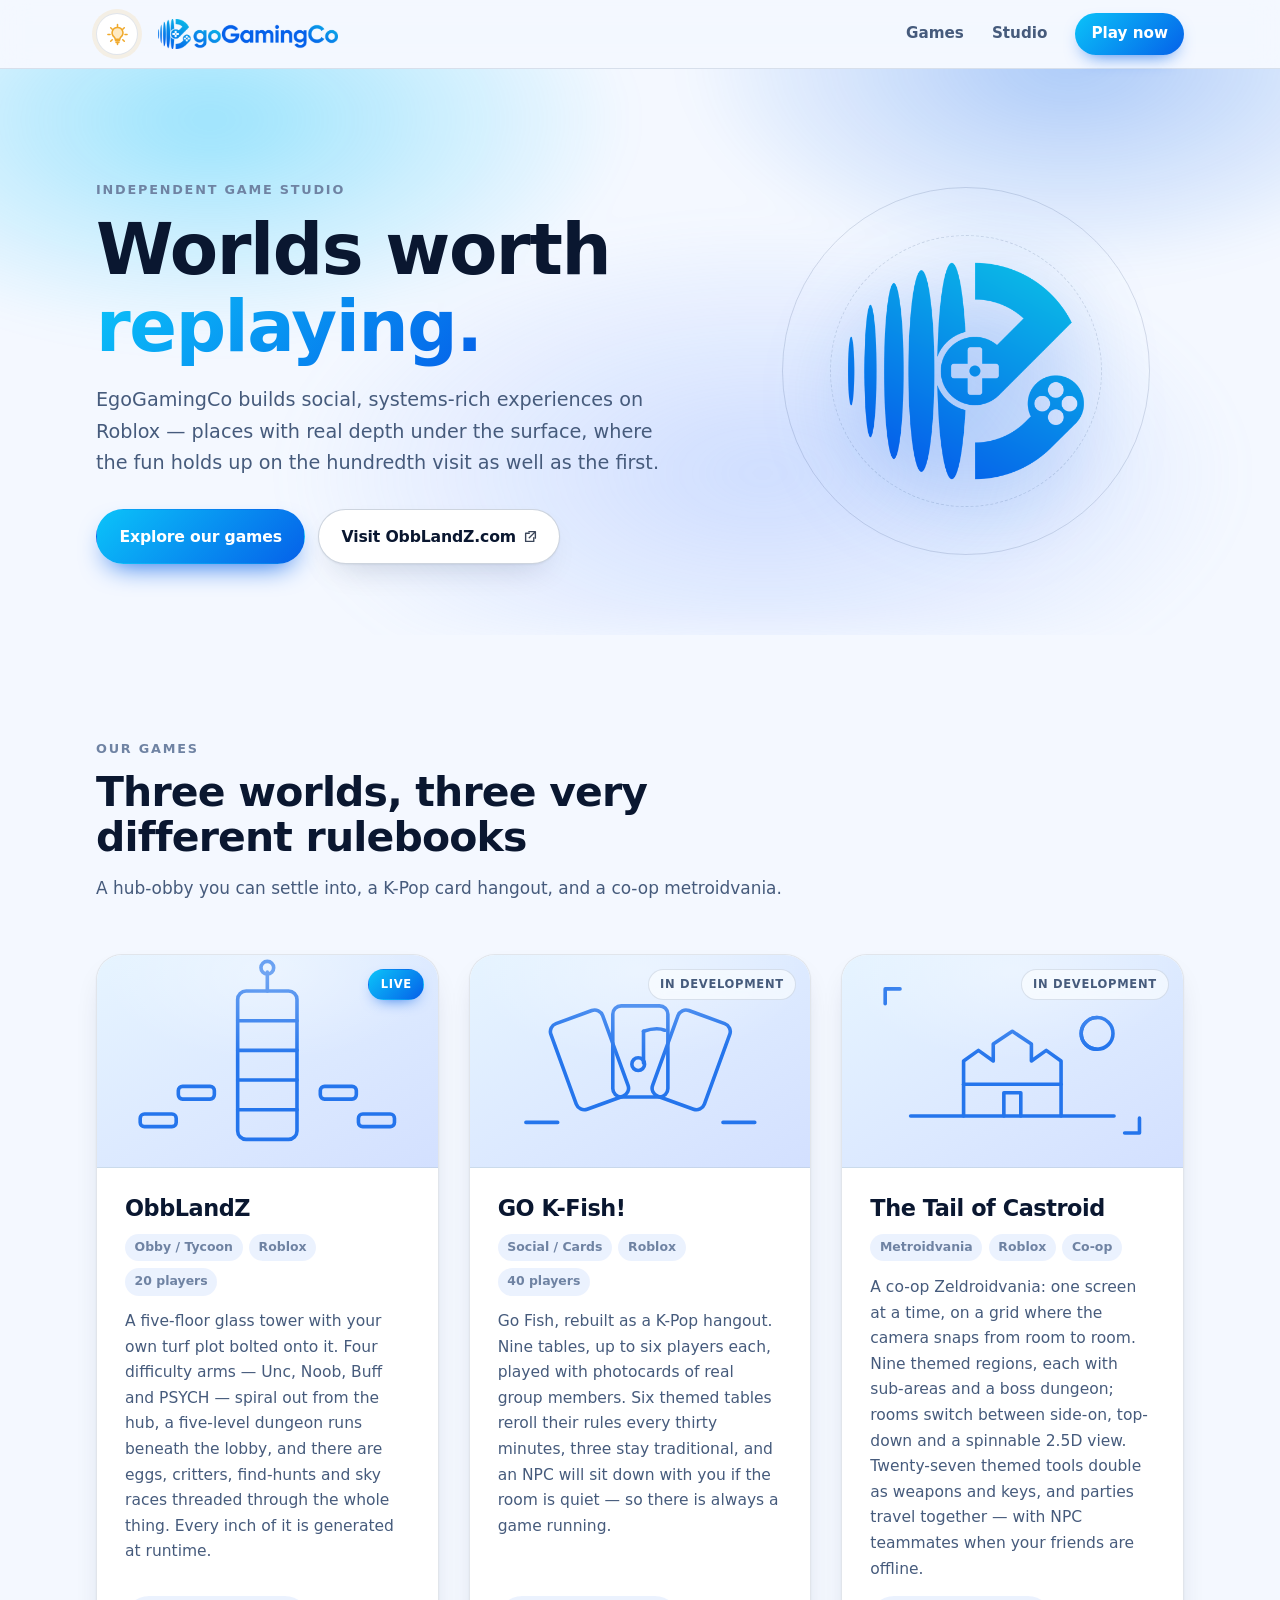
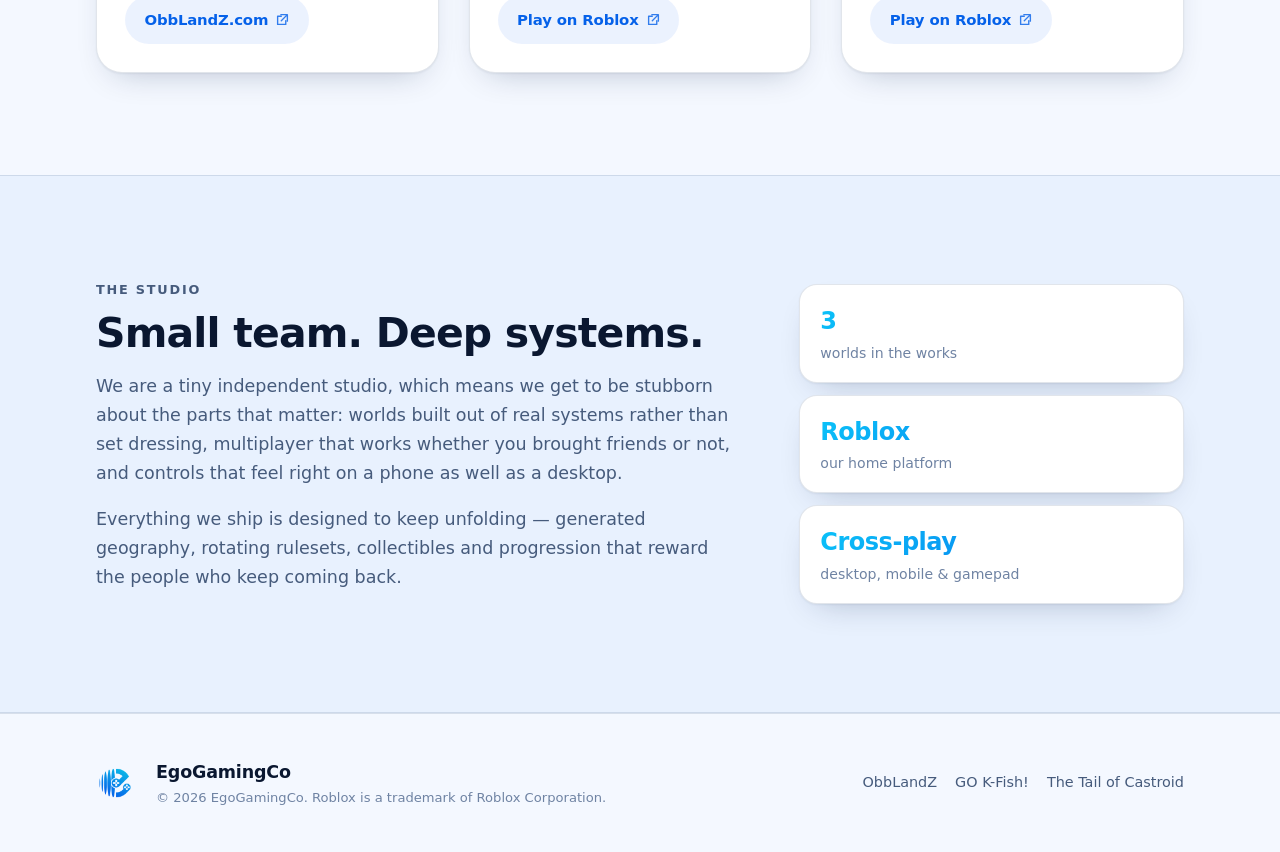
==== commit 9c6c6c96: "Lead the Castroid blurb with 'Zeldroidvania' Coined genre word instead of naming the three source ga" ====
--- a/index.html
+++ b/index.html
@@ -201,7 +201,7 @@
               <li>Metroidvania</li><li>Roblox</li><li>Co-op</li>
             </ul>
             <p>
-              A co-op metroidvania played one screen at a time, on a grid where the
+              A co-op Zeldroidvania: one screen at a time, on a grid where the
               camera snaps from room to room. Nine themed regions, each with sub-areas
               and a boss dungeon; rooms switch between side-on, top-down and a
               spinnable 2.5D view. Twenty-seven themed tools double as weapons and
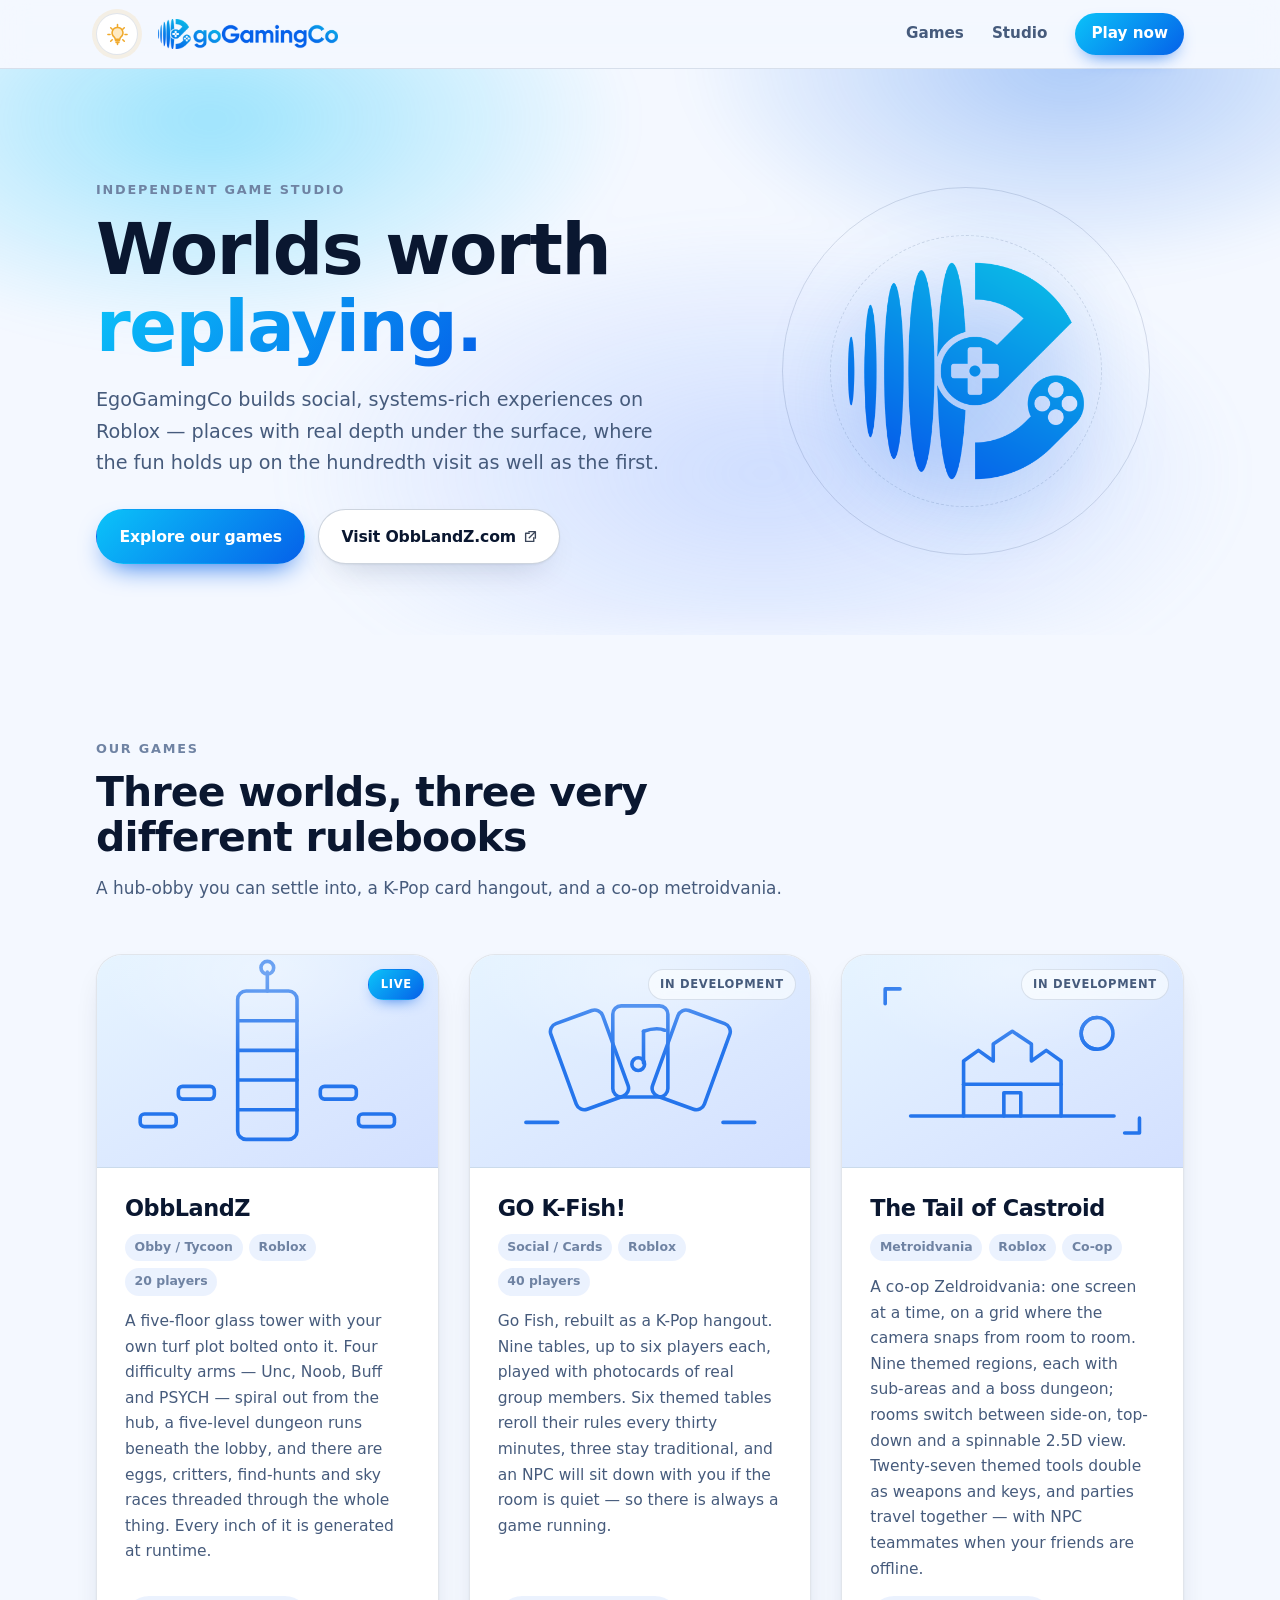
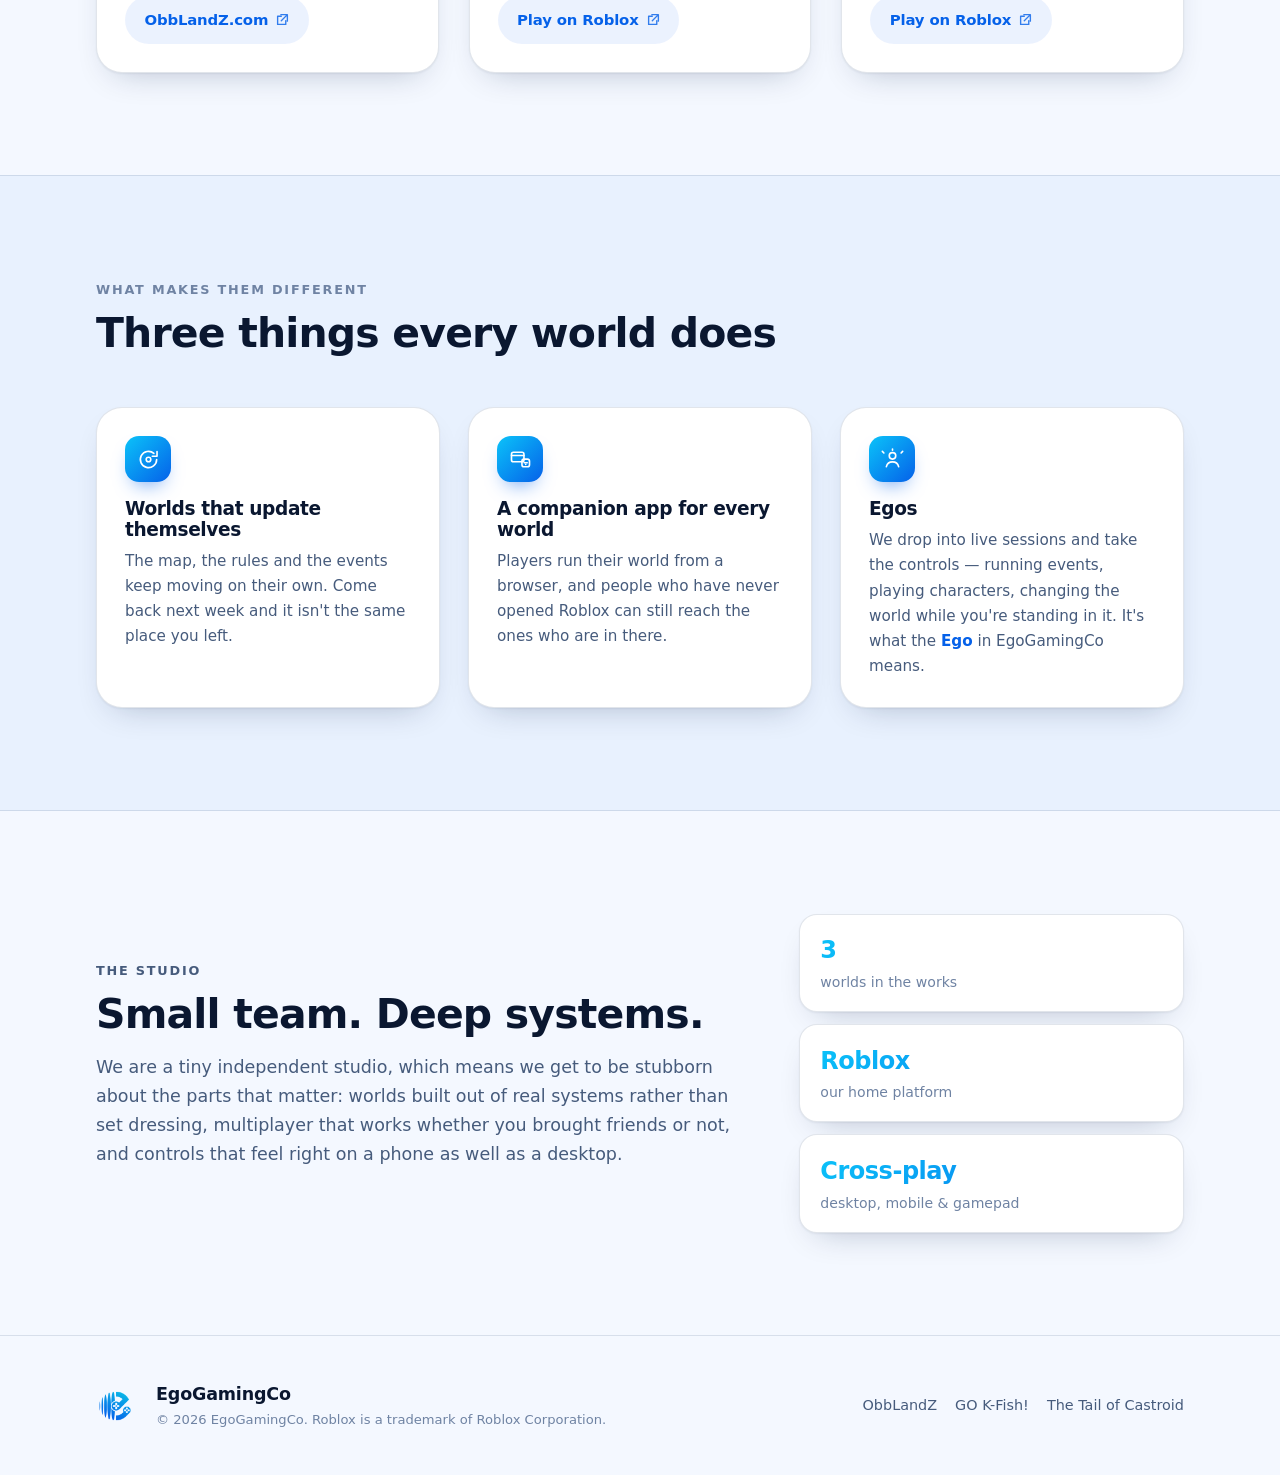
==== commit c837e8be: "Add the differentiators section: live worlds, companion apps, Egos Three compact cards between Games" ====
--- a/index.html
+++ b/index.html
@@ -219,7 +219,67 @@
     </div>
   </section>
 
-  <section id="studio" class="section section-alt">
+  <section id="different" class="section section-alt">
+    <div class="wrap">
+      <header class="section-head reveal">
+        <p class="eyebrow">What makes them different</p>
+        <h2>Three things every world does</h2>
+      </header>
+
+      <ul class="pillars">
+
+        <li class="pillar reveal">
+          <span class="pillar-icon" aria-hidden="true">
+            <svg viewBox="0 0 24 24" focusable="false">
+              <path d="M20.5 12a8.5 8.5 0 1 1-2.9-6.4"/>
+              <path d="M20.9 3.6v5h-5"/>
+              <circle cx="12" cy="12" r="2.4"/>
+            </svg>
+          </span>
+          <h3>Worlds that update themselves</h3>
+          <p>
+            The map, the rules and the events keep moving on their own. Come back
+            next week and it isn't the same place you left.
+          </p>
+        </li>
+
+        <li class="pillar reveal">
+          <span class="pillar-icon" aria-hidden="true">
+            <svg viewBox="0 0 24 24" focusable="false">
+              <rect x="2.6" y="4.4" width="13" height="10" rx="2"/>
+              <path d="M2.6 7.8h13"/>
+              <rect x="13.5" y="11.6" width="7.9" height="8" rx="2.2"/>
+              <path d="M15.9 15.4h3.1M17.4 17.2h.1"/>
+            </svg>
+          </span>
+          <h3>A companion app for every world</h3>
+          <p>
+            Players run their world from a browser, and people who have never
+            opened Roblox can still reach the ones who are in there.
+          </p>
+        </li>
+
+        <li class="pillar reveal">
+          <span class="pillar-icon" aria-hidden="true">
+            <svg viewBox="0 0 24 24" focusable="false">
+              <circle cx="12" cy="8.2" r="3.4"/>
+              <path d="M5.6 19.4a6.6 6.6 0 0 1 12.8 0"/>
+              <path d="M3 5.2 1.4 3.6M21 5.2l1.6-1.6M12 2.4V1"/>
+            </svg>
+          </span>
+          <h3>Egos</h3>
+          <p>
+            We drop into live sessions and take the controls — running events,
+            playing characters, changing the world while you're standing in it.
+            It's what the <em>Ego</em> in EgoGamingCo means.
+          </p>
+        </li>
+
+      </ul>
+    </div>
+  </section>
+
+  <section id="studio" class="section">
     <div class="wrap studio">
       <div class="studio-copy reveal">
         <p class="eyebrow">The studio</p>
@@ -230,11 +290,6 @@
           dressing, multiplayer that works whether you brought friends or not, and
           controls that feel right on a phone as well as a desktop.
         </p>
-        <p>
-          Everything we ship is designed to keep unfolding — generated geography,
-          rotating rulesets, collectibles and progression that reward the people who
-          keep coming back.
-        </p>
       </div>
       <ul class="facts reveal">
         <li><strong>3</strong><span>worlds in the works</span></li>
--- a/assets/css/site.css
+++ b/assets/css/site.css
@@ -574,6 +574,61 @@
   font-size: .97rem;
 }
 
+/* --- pillars ------------------------------------------------------------ */
+
+.pillars {
+  display: grid;
+  gap: clamp(18px, 2.4vw, 28px);
+  grid-template-columns: repeat(auto-fit, minmax(258px, 1fr));
+  margin: 0;
+  padding: 0;
+  list-style: none;
+}
+
+.pillar {
+  padding: clamp(20px, 2.4vw, 28px);
+  background: var(--surface);
+  border: 1px solid var(--line);
+  border-radius: var(--radius-lg);
+  box-shadow: var(--shadow);
+  transition: transform .4s var(--ease), box-shadow .4s var(--ease);
+}
+.pillar:hover { transform: translateY(-4px); box-shadow: var(--shadow-lift); }
+
+.pillar-icon {
+  display: grid;
+  place-items: center;
+  width: 46px;
+  height: 46px;
+  margin-bottom: 1.05rem;
+  border-radius: 14px;
+  color: #fff;
+  background: var(--brand-grad);
+  box-shadow: 0 10px 22px -12px var(--brand-blue);
+}
+.pillar-icon svg {
+  width: 23px;
+  height: 23px;
+  fill: none;
+  stroke: currentColor;
+  stroke-width: 1.7;
+  stroke-linecap: round;
+  stroke-linejoin: round;
+}
+
+.pillar h3 { font-size: 1.16rem; margin-bottom: .55rem; }
+.pillar p { margin: 0; color: var(--text-soft); font-size: .95rem; }
+
+.pillar em {
+  font-style: normal;
+  font-weight: 700;
+  color: var(--brand-blue);
+}
+:root[data-theme="dark"] .pillar em { color: var(--art-ink); }
+@media (prefers-color-scheme: dark) {
+  :root:not([data-theme="light"]) .pillar em { color: var(--art-ink); }
+}
+
 /* --- studio ------------------------------------------------------------- */
 
 .studio {
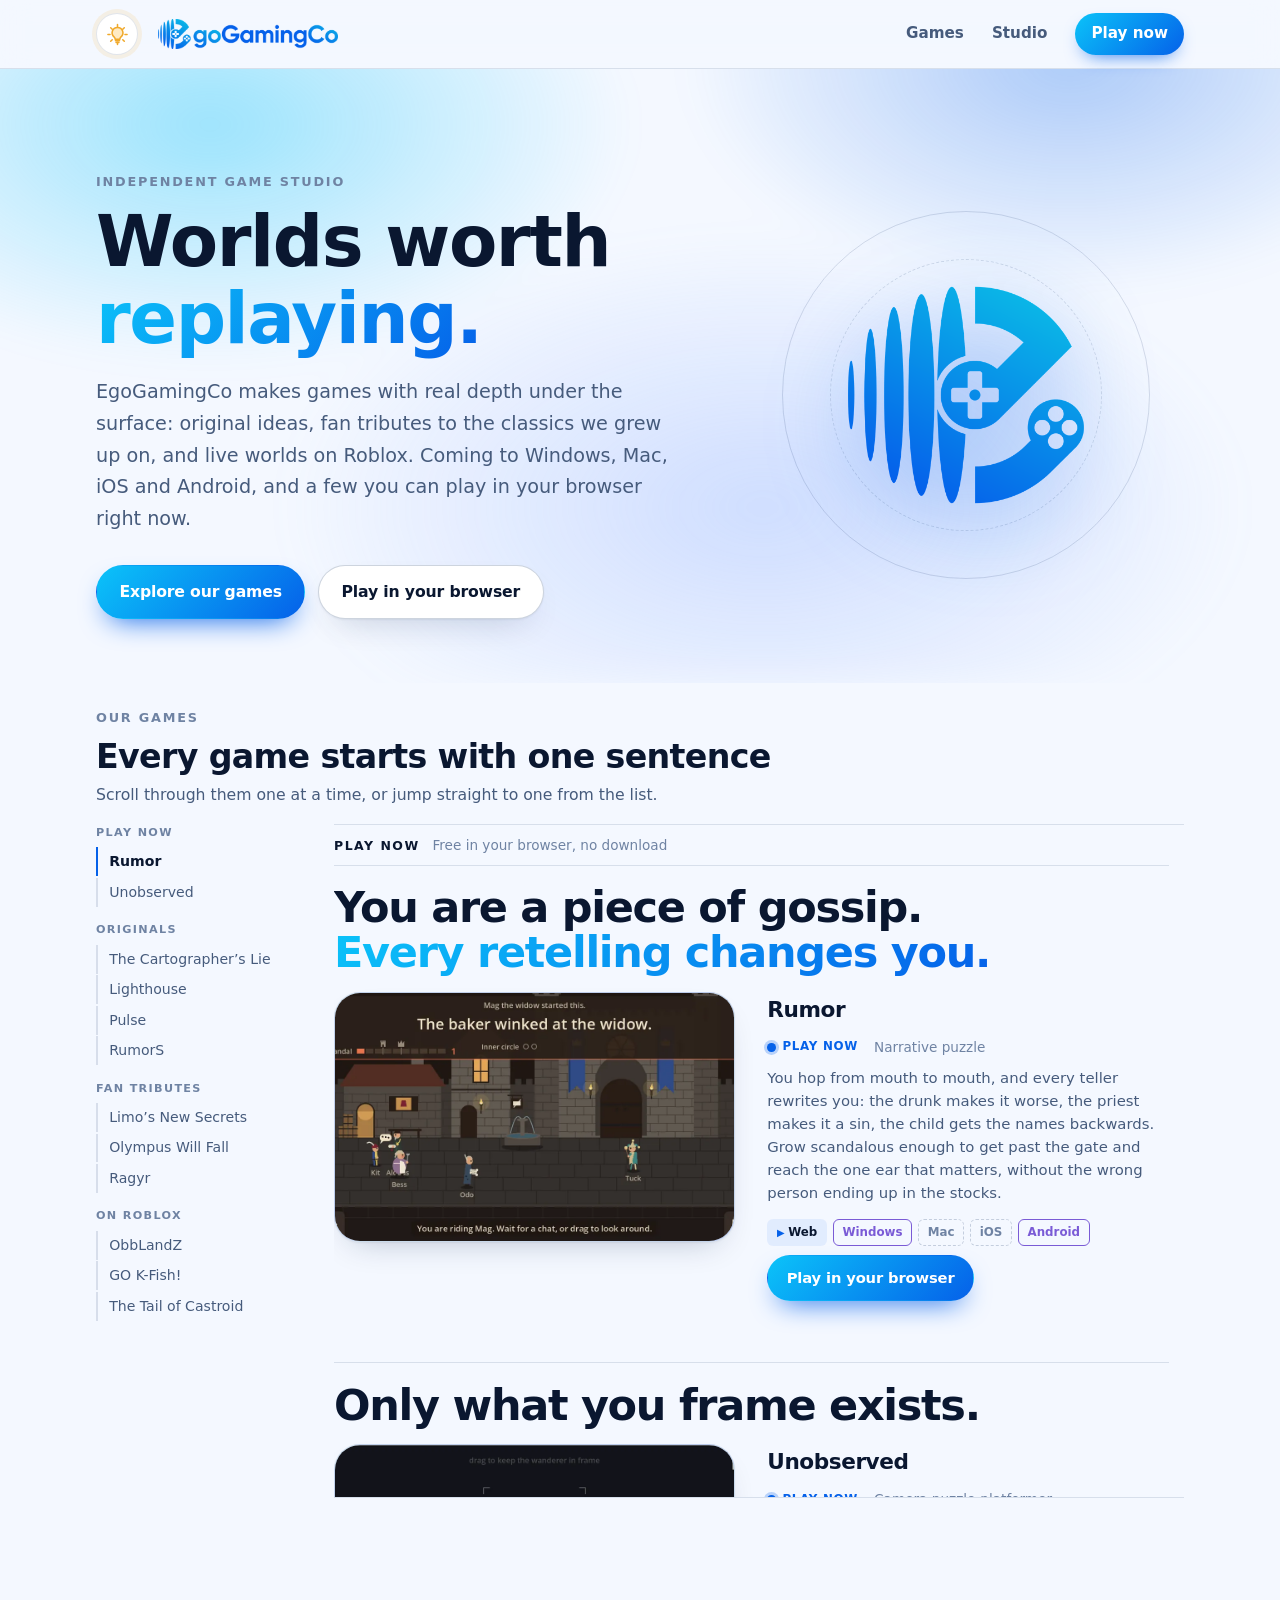
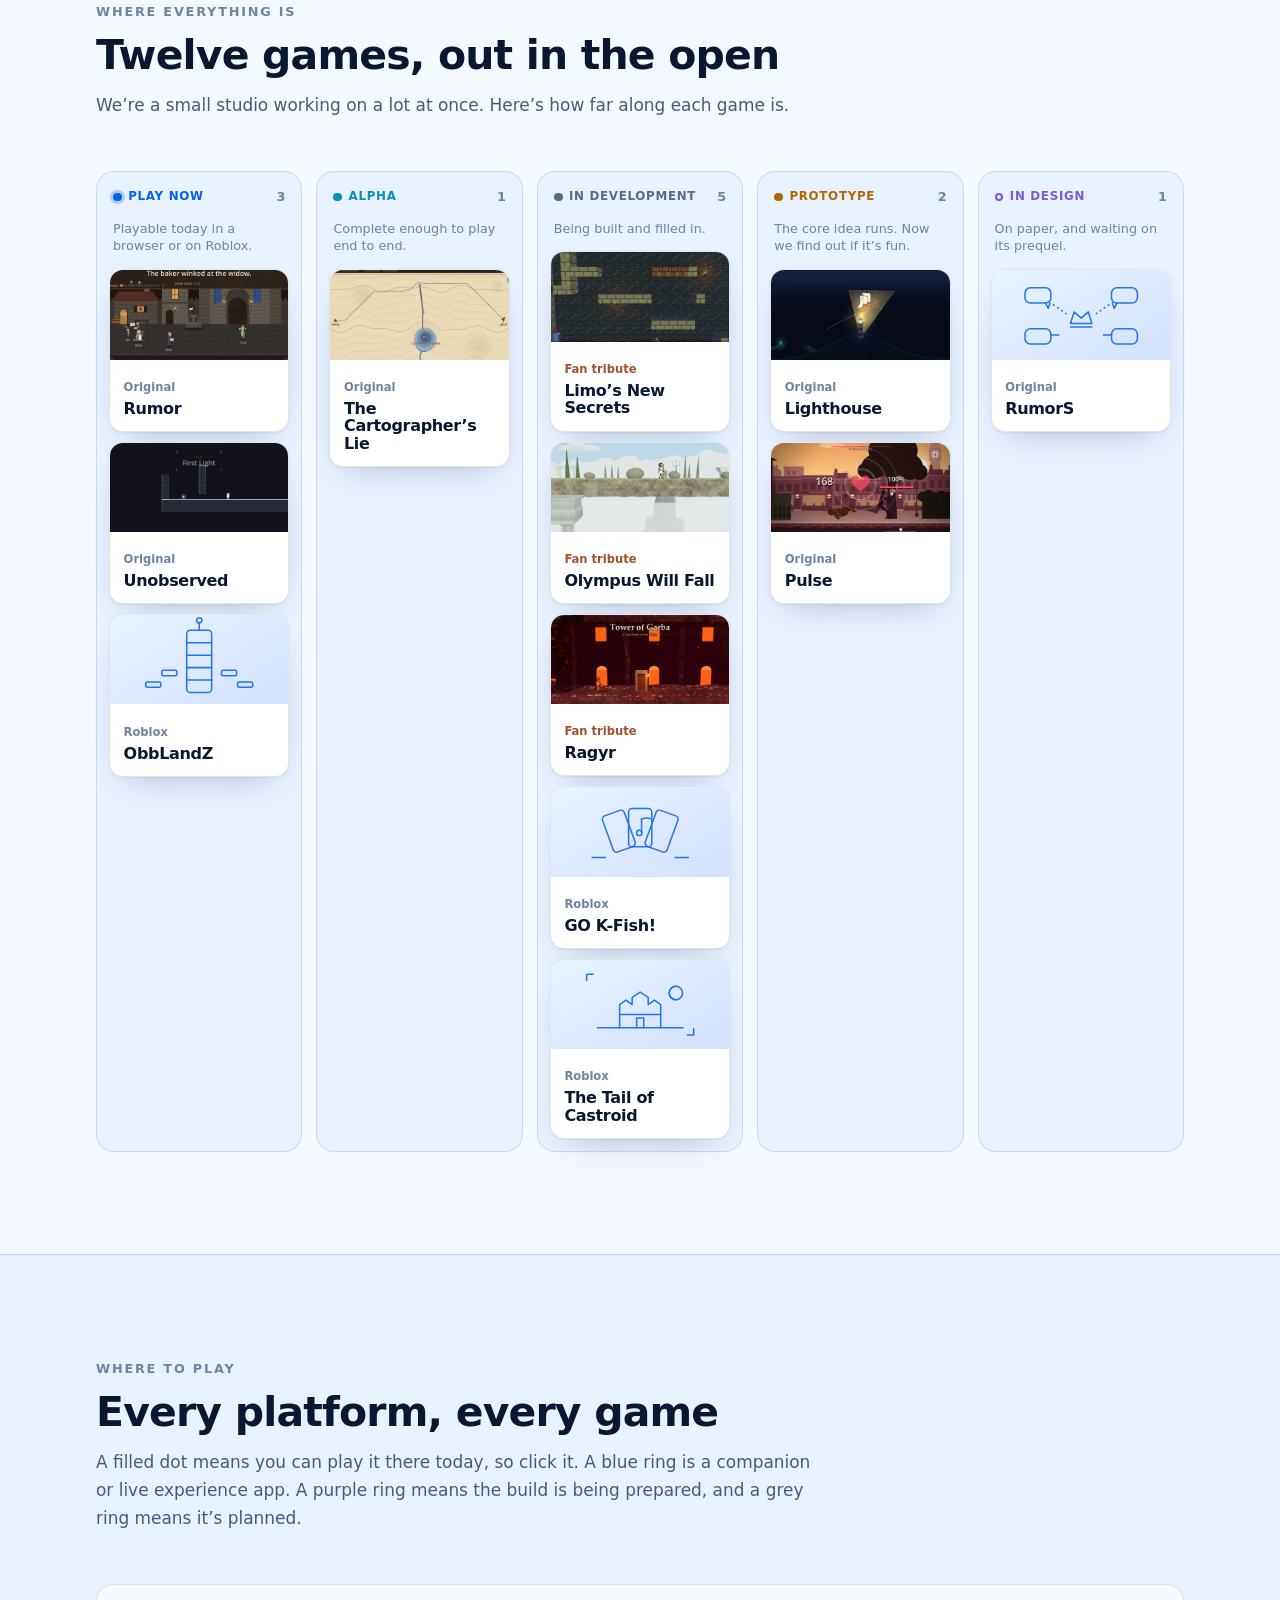
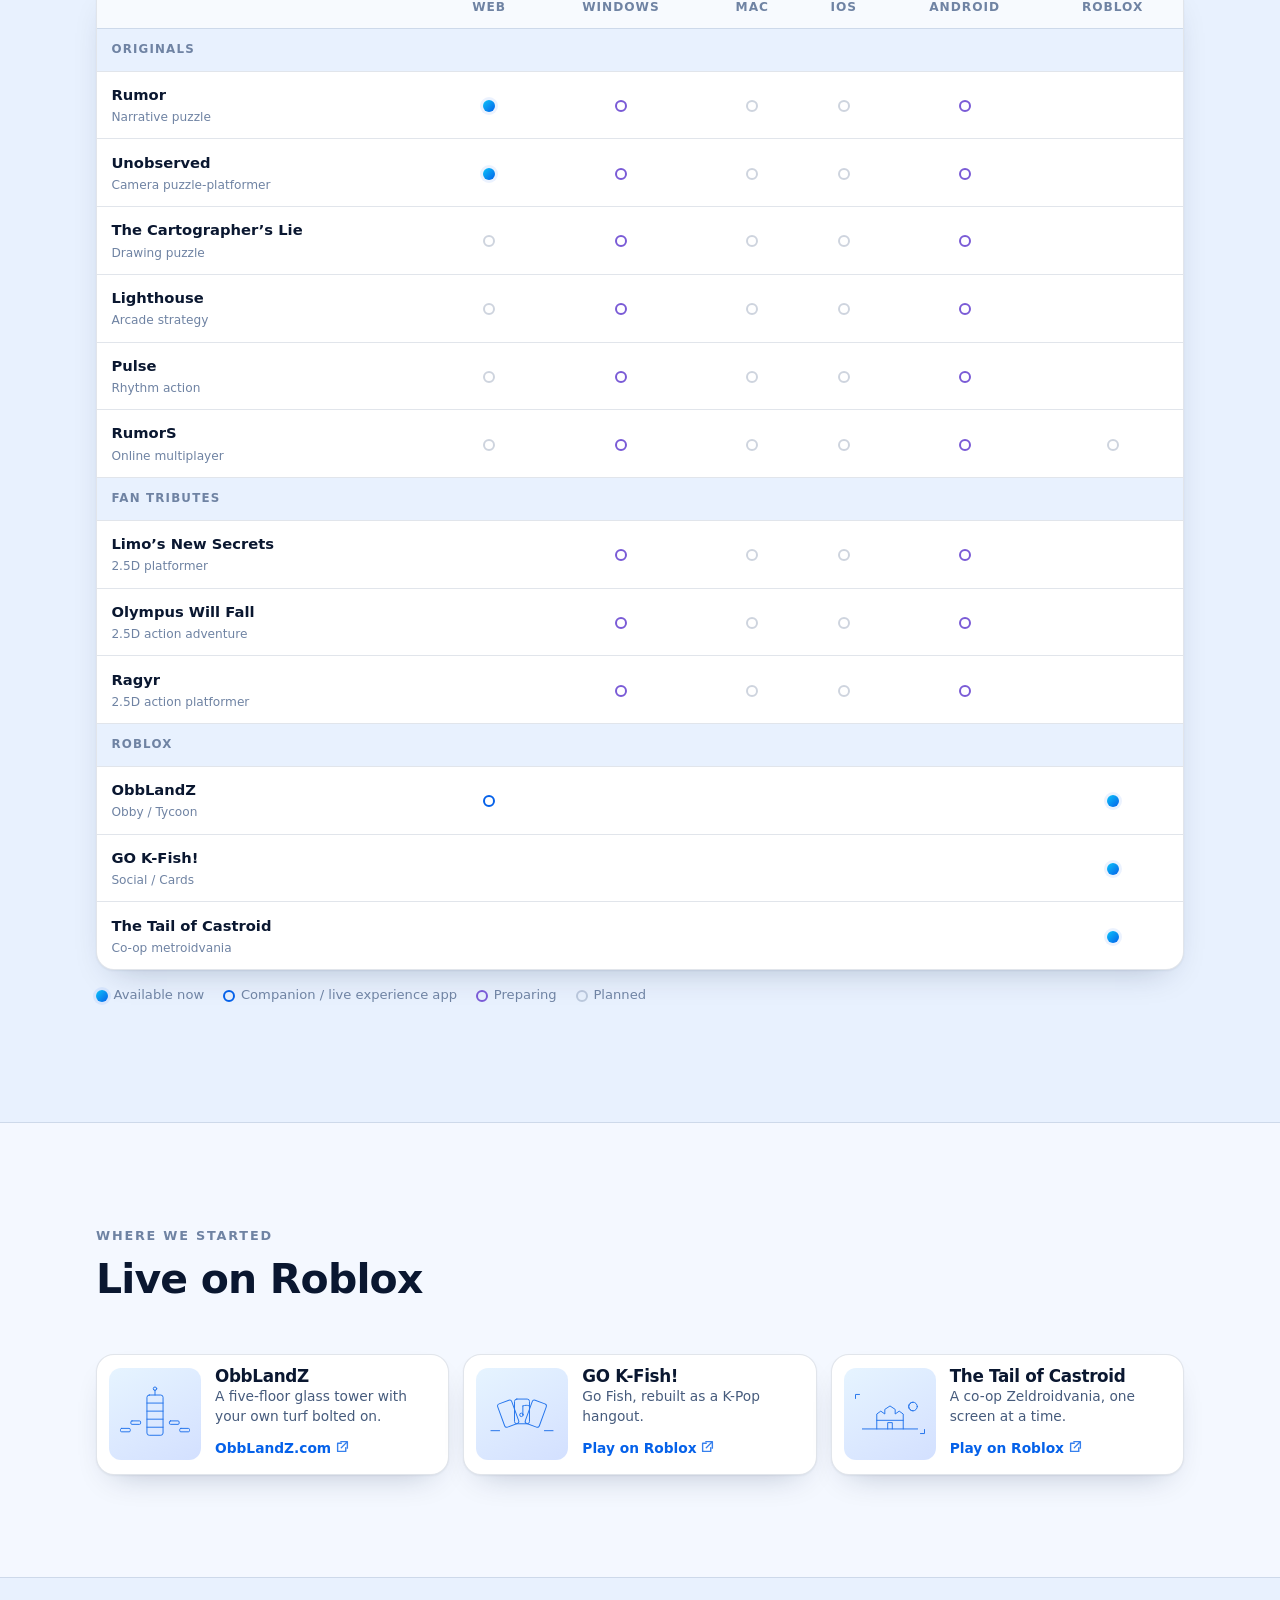
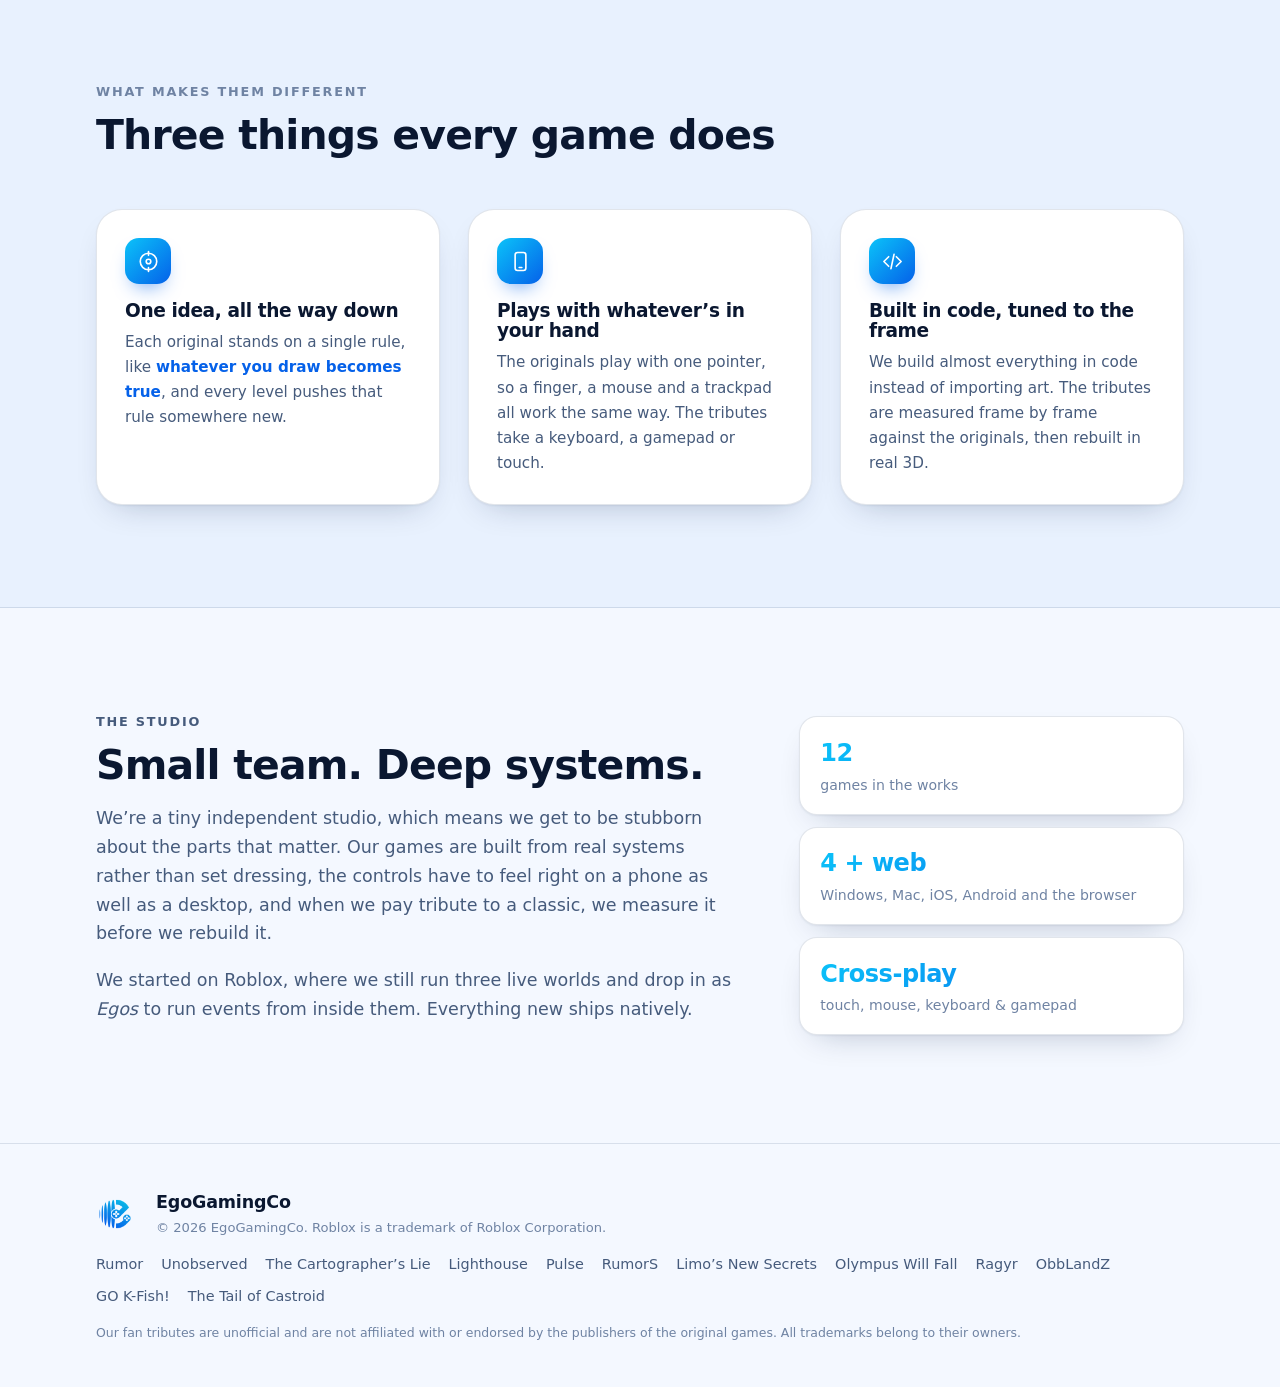
==== commit 0f9661b5: "Redesign the home page around all twelve games The page now covers the Godot originals and fan tribu" ====
--- a/index.html
+++ b/index.html
@@ -4,7 +4,7 @@
 <meta charset="utf-8">
 <meta name="viewport" content="width=device-width, initial-scale=1">
 <title>EgoGamingCo — Worlds worth replaying</title>
-<meta name="description" content="EgoGamingCo is an independent game studio building social, systems-rich worlds on Roblox — ObbLandZ, GO K-Fish! and The Tail of Castroid.">
+<meta name="description" content="EgoGamingCo is an independent game studio making original games, fan tributes to the classics, and live worlds on Roblox, for Windows, Mac, iOS, Android and the web.">
 <meta name="theme-color" content="#0561E9" media="(prefers-color-scheme: light)">
 <meta name="theme-color" content="#070C18" media="(prefers-color-scheme: dark)">
 
@@ -16,7 +16,7 @@
 <meta property="og:type" content="website">
 <meta property="og:site_name" content="EgoGamingCo">
 <meta property="og:title" content="EgoGamingCo — Worlds worth replaying">
-<meta property="og:description" content="An independent game studio building social, systems-rich worlds on Roblox.">
+<meta property="og:description" content="Original games, fan tributes and live Roblox worlds, for Windows, Mac, iOS, Android and the web.">
 <meta property="og:url" content="https://egogamingco.com/">
 <meta property="og:image" content="https://egogamingco.com/assets/img/og-cover.png">
 <meta property="og:image:width" content="1200">
@@ -24,6 +24,7 @@
 <meta name="twitter:card" content="summary_large_image">
 
 <link rel="stylesheet" href="assets/css/site.css">
+<link rel="stylesheet" href="assets/css/games.css">
 <script>
   // Applied before first paint so a saved theme never flashes the other mode.
   document.documentElement.classList.add('js');
@@ -36,6 +37,89 @@
     if (!window.__egcReady) document.documentElement.classList.remove('js');
   }, 2500);
 </script>
+<style>
+.board { display: grid; gap: 14px; grid-template-columns: repeat(5, minmax(0, 1fr)); }
+@media (max-width: 1060px) { .board { grid-template-columns: repeat(auto-fit, minmax(220px, 1fr)); } }
+.lane { display: flex; flex-direction: column; gap: 10px; padding: 12px; border-radius: var(--radius);
+  background: var(--bg-2); border: 1px solid var(--line); }
+.lane > header { display: flex; align-items: center; justify-content: space-between; padding: 2px 4px 6px; }
+.lane > header .n { font-size: .8rem; color: var(--text-faint); font-weight: 650; }
+.lane-note { margin: -4px 4px 4px; font-size: .8rem; color: var(--text-faint); line-height: 1.4; }
+.ticket { display: block; background: var(--surface); border: 1px solid var(--line); border-radius: 14px; overflow: hidden;
+  box-shadow: var(--shadow); color: inherit; transition: transform .3s var(--ease), box-shadow .3s var(--ease); }
+.ticket:hover { text-decoration: none; transform: translateY(-3px); box-shadow: var(--shadow-lift); }
+.ticket .shot { aspect-ratio: 16 / 8; }
+.ticket-body { padding: .7rem .85rem .85rem; }
+.ticket h3 { font-size: 1rem; }
+.ticket .kind { font-size: .72rem; color: var(--text-faint); font-weight: 650; }
+.ticket .kind.tribute { color: var(--tribute); }
+
+.matrix-wrap { overflow-x: auto; border: 1px solid var(--line); border-radius: var(--radius); background: var(--surface); box-shadow: var(--shadow); }
+table.matrix { width: 100%; border-collapse: collapse; font-size: .92rem; min-width: 620px; }
+.matrix th, .matrix td { padding: .7rem .9rem; text-align: center; border-bottom: 1px solid var(--line); }
+.matrix thead th { font-size: .76rem; letter-spacing: .08em; text-transform: uppercase; color: var(--text-faint); background: var(--surface-2); }
+.matrix tbody th { text-align: left; font-weight: 650; white-space: nowrap; }
+.matrix tbody th small { display: block; font-weight: 500; color: var(--text-faint); font-size: .76rem; }
+.matrix tr.group th { background: var(--bg-2); font-size: .74rem; letter-spacing: .1em; text-transform: uppercase; color: var(--text-faint); }
+.matrix tbody tr:last-child > * { border-bottom: 0; }
+.dot { display: inline-block; width: 12px; height: 12px; border-radius: 50%; vertical-align: middle; }
+.dot.now { background: var(--brand-grad); box-shadow: 0 0 0 3px var(--chip-bg); }
+.dot.planned { border: 2px solid var(--line-strong); }
+.dot.preparing { border: 2px solid var(--st-design); }
+.dot.companion { border: 2px solid var(--st-play); }
+.matrix a { font-weight: 650; }
+.legend { margin-top: .9rem; }
+.legend .dot { margin-right: .35rem; }
+
+.strip { display: grid; gap: 14px; grid-template-columns: repeat(auto-fit, minmax(250px, 1fr)); }
+.mini { display: grid; grid-template-columns: 92px 1fr; gap: 14px; align-items: center; padding: 12px;
+  background: var(--surface); border: 1px solid var(--line); border-radius: var(--radius); box-shadow: var(--shadow); }
+.mini .shot { border-radius: 12px; aspect-ratio: 1; }
+.mini h3 { font-size: 1.05rem; }
+.mini p { margin: .15rem 0 .35rem; font-size: .86rem; color: var(--text-soft); line-height: 1.45; }
+.mini a { font-size: .86rem; font-weight: 650; }
+
+#games { padding-top: 24px; padding-bottom: 0; scroll-margin-top: 68px; }
+#games .section-head { margin-bottom: 16px; }
+#games .section-head h2 { font-size: clamp(1.6rem, 2.6vw, 2.2rem); }
+#games .section-sub { margin-top: .4rem; font-size: .98rem; }
+
+.reel { display: grid; grid-template-columns: 200px minmax(0, 1fr); gap: clamp(20px, 3vw, 44px); }
+.rail { align-self: start; display: flex; flex-direction: column; gap: .1rem; font-size: .88rem; }
+.rail p { margin: .8rem 0 .2rem; font-size: .7rem; font-weight: 700; letter-spacing: .12em; text-transform: uppercase; color: var(--text-faint); }
+.rail p:first-child { margin-top: 0; }
+.rail a { color: var(--text-soft); padding: .18rem .7rem; border-left: 2px solid var(--line); }
+.rail a:hover { text-decoration: none; color: var(--text); }
+.rail a.on { color: var(--text); border-left-color: var(--brand-blue); font-weight: 650; }
+
+.scroller { position: relative; height: calc(100svh - 230px); min-height: 380px; overflow-y: auto;
+  container-type: size; scroll-snap-type: y proximity; border-block: 1px solid var(--line); scrollbar-gutter: stable; }
+.group-label { position: sticky; top: 0; z-index: 2; display: flex; align-items: baseline; gap: .8rem;
+  padding: .55rem 0; background: var(--bg); border-bottom: 1px solid var(--line); }
+.group-label h3 { font-size: .78rem; letter-spacing: .12em; text-transform: uppercase; }
+.group-label span { font-size: .85rem; color: var(--text-faint); }
+.panel { min-height: calc(80cqh - 40px); padding-block: 3cqh 4cqh; scroll-snap-align: start; scroll-margin-top: 40px;
+  border-bottom: 1px solid var(--line); }
+.panel .big { font-size: clamp(1.45rem, min(3.4vw, 6.4cqh), 2.8rem); line-height: 1.05; letter-spacing: -.03em; font-weight: 750; margin: 0 0 2.4cqh; max-width: 16em; }
+.panel-grid { display: grid; gap: clamp(18px, 2.6vw, 32px); grid-template-columns: minmax(0, 1fr) minmax(0, 1fr); align-items: start; }
+.panel .shot { border-radius: var(--radius-lg); border: 1px solid var(--line); box-shadow: var(--shadow); max-height: 48cqh; aspect-ratio: 16 / 10; }
+.panel-copy { display: flex; flex-direction: column; gap: .55rem; }
+.panel-copy h4 { margin: 0; font-size: 1.35rem; letter-spacing: -.02em; }
+.panel-copy .meta { display: flex; flex-wrap: wrap; gap: .4rem 1rem; align-items: center; font-size: .85rem; color: var(--text-faint); }
+.panel-copy p { margin: 0; color: var(--text-soft); font-size: .93rem; line-height: 1.55; }
+.panel-copy .go { display: flex; flex-wrap: wrap; align-items: center; gap: .6rem 1rem; margin-top: .3rem; }
+.panel-copy .btn { padding: .6rem 1.15rem; font-size: .92rem; }
+
+@media (max-width: 900px) { .reel { grid-template-columns: 1fr; } .rail { display: none; } }
+/* On phones one game is taller than the screen, so the box lets the page do the scrolling. */
+@media (max-width: 760px) {
+  .scroller { height: auto !important; overflow: visible; container-type: normal; border: 0; }
+  .panel { min-height: 0; }
+  .panel .shot { max-height: none; }
+  .panel-grid { grid-template-columns: 1fr; }
+  .group-label { top: 68px; }
+}
+</style>
 </head>
 <body>
 
@@ -61,7 +145,7 @@
     <nav class="site-nav" aria-label="Primary">
       <a href="#games">Games</a>
       <a href="#studio">Studio</a>
-      <a class="nav-cta" href="https://obblandz.com" target="_blank" rel="noopener">Play now</a>
+      <a class="nav-cta" href="#play">Play now</a>
     </nav>
   </div>
 </header>
@@ -75,16 +159,14 @@
         <p class="eyebrow">Independent game studio</p>
         <h1>Worlds worth<br><span class="grad">replaying.</span></h1>
         <p class="lede">
-          EgoGamingCo builds social, systems-rich experiences on Roblox — places
-          with real depth under the surface, where the fun holds up on the
-          hundredth visit as well as the first.
+          EgoGamingCo makes games with real depth under the surface: original
+          ideas, fan tributes to the classics we grew up on, and live worlds on
+          Roblox. Coming to Windows, Mac, iOS and Android, and a few you can
+          play in your browser right now.
         </p>
         <div class="hero-actions">
           <a class="btn btn-primary" href="#games">Explore our games</a>
-          <a class="btn btn-ghost" href="https://obblandz.com" target="_blank" rel="noopener">
-            Visit ObbLandZ.com
-            <svg class="ext" viewBox="0 0 16 16" aria-hidden="true" focusable="false"><path d="M6 2h8v8M14 2 6.5 9.5M12 9.5V14H2V4h4.5"/></svg>
-          </a>
+          <a class="btn btn-ghost" href="#play">Play in your browser</a>
         </div>
       </div>
 
@@ -100,15 +182,146 @@
     <div class="wrap">
       <header class="section-head reveal">
         <p class="eyebrow">Our games</p>
-        <h2>Three worlds, three very different rulebooks</h2>
-        <p class="section-sub">A hub-obby you can settle into, a K-Pop card hangout, and a co-op metroidvania.</p>
+        <h2>Every game starts with one sentence</h2>
+        <p class="section-sub">Scroll through them one at a time, or jump straight to one from the list.</p>
       </header>
-
-      <div class="cards">
-
-        <article class="card reveal">
-          <div class="card-art art-obb">
-            <svg viewBox="0 0 320 200" role="img" aria-label="Stylised glass tower with obby platforms">
+      <div class="reel">
+        <nav class="rail" aria-label="Games"><p>Play now</p><a href="#rumor">Rumor</a><a href="#unobserved">Unobserved</a><p>Originals</p><a href="#cartographer">The Cartographer’s Lie</a><a href="#lighthouse">Lighthouse</a><a href="#pulse">Pulse</a><a href="#rumors">RumorS</a><p>Fan tributes</p><a href="#limo">Limo’s New Secrets</a><a href="#olympus">Olympus Will Fall</a><a href="#ragyr">Ragyr</a><p>On Roblox</p><a href="#obblandz">ObbLandZ</a><a href="#kfish">GO K-Fish!</a><a href="#castroid">The Tail of Castroid</a></nav>
+        <div class="scroller" tabindex="0" aria-label="Games, one at a time">
+          <div class="group-label" id="play"><h3>Play now</h3><span>Free in your browser, no download</span></div>
+          <article class="panel" id="rumor">
+            <p class="big">You are a piece of gossip. <span class="grad">Every retelling changes you.</span></p>
+            <div class="panel-grid">
+              <div class="shot"><img src="assets/img/games/rumor.webp" alt="Rumor: townsfolk in a medieval courtyard, with the scandal meter at 1" width="960" height="600" loading="lazy" decoding="async"></div>
+              <div class="panel-copy">
+                <h4>Rumor</h4>
+                <div class="meta"><span class="status st-play">Play now</span><span>Narrative puzzle</span></div>
+                
+                <p>You hop from mouth to mouth, and every teller rewrites you: the drunk makes it worse, the priest makes it a sin, the child gets the names backwards. Grow scandalous enough to get past the gate and reach the one ear that matters, without the wrong person ending up in the stocks.</p>
+                <div class="go"><ul class="plats" aria-label="Platforms"><li class="now" title="Available now">Web</li><li class="preparing" title="Preparing">Windows</li><li class="planned" title="Planned">Mac</li><li class="planned" title="Planned">iOS</li><li class="preparing" title="Preparing">Android</li></ul><a class="btn btn-primary" href="Rumor/">Play in your browser</a></div>
+              </div>
+            </div>
+          </article>
+          <article class="panel" id="unobserved">
+            <p class="big">Only what you frame exists.</p>
+            <div class="panel-grid">
+              <div class="shot"><img src="assets/img/games/unobserved.webp" alt="Unobserved: a wanderer on a bare platform inside the camera frame" width="960" height="600" loading="lazy" decoding="async"></div>
+              <div class="panel-copy">
+                <h4>Unobserved</h4>
+                <div class="meta"><span class="status st-play">Play now</span><span>Camera puzzle-platformer</span></div>
+                
+                <p>You are the camera. A wanderer walks on their own through a world that only exists inside your frame. Anything outside it stops existing, and zoom decides how solid things are: zoom out far enough and a thin wall can be walked through.</p>
+                <div class="go"><ul class="plats" aria-label="Platforms"><li class="now" title="Available now">Web</li><li class="preparing" title="Preparing">Windows</li><li class="planned" title="Planned">Mac</li><li class="planned" title="Planned">iOS</li><li class="preparing" title="Preparing">Android</li></ul><a class="btn btn-primary" href="Unobserved/">Play in your browser</a></div>
+              </div>
+            </div>
+          </article>
+          <div class="group-label" id="originals"><h3>Originals</h3><span>New ideas, each built around a single rule</span></div>
+          <article class="panel" id="cartographer">
+            <p class="big">Whatever you draw becomes true.</p>
+            <div class="panel-grid">
+              <div class="shot"><img src="assets/img/games/cartographer.webp" alt="The Cartographer&#x27;s Lie: a parchment map where a drawn river has flooded the town of Lowmere" width="960" height="600" loading="lazy" decoding="async"></div>
+              <div class="panel-copy">
+                <h4>The Cartographer’s Lie</h4>
+                <div class="meta"><span class="status st-alpha">Alpha</span><span>Drawing puzzle</span></div>
+                
+                <p>You chart unknown land from rumours and sworn testimony, then seal the map, and the land becomes exactly what you drew, mistakes and all. Water runs downhill, hills block wind, and a missing path strands the expedition. Keep the patron happy on as little ink as you can.</p>
+                <div class="go"><ul class="plats" aria-label="Platforms"><li class="planned" title="Planned">Web</li><li class="preparing" title="Preparing">Windows</li><li class="planned" title="Planned">Mac</li><li class="planned" title="Planned">iOS</li><li class="preparing" title="Preparing">Android</li></ul></div>
+              </div>
+            </div>
+          </article>
+          <article class="panel" id="lighthouse">
+            <p class="big">Whatever the light touches stands still.</p>
+            <div class="panel-grid">
+              <div class="shot"><img src="assets/img/games/lighthouse.webp" alt="Lighthouse: the beam picks out a sailing ship on a black sea" width="960" height="600" loading="lazy" decoding="async"></div>
+              <div class="panel-copy">
+                <h4>Lighthouse</h4>
+                <div class="meta"><span class="status st-proto">Prototype</span><span>Arcade strategy</span></div>
+                
+                <p>A ship only steers straight while your beam is on it, and a creature from the deep only stops while the light holds it. Every second you give one is a second of darkness for everything else. Keep the lantern lit until dawn.</p>
+                <div class="go"><ul class="plats" aria-label="Platforms"><li class="planned" title="Planned">Web</li><li class="preparing" title="Preparing">Windows</li><li class="planned" title="Planned">Mac</li><li class="planned" title="Planned">iOS</li><li class="preparing" title="Preparing">Android</li></ul></div>
+              </div>
+            </div>
+          </article>
+          <article class="panel" id="pulse">
+            <p class="big">You are the hero’s heart. <span class="grad">Keep them alive.</span></p>
+            <div class="panel-grid">
+              <div class="shot"><img src="assets/img/games/pulse.webp" alt="Pulse: a man sprints from a dog while the heart monitor reads 168 bpm" width="960" height="600" loading="lazy" decoding="async"></div>
+              <div class="panel-copy">
+                <h4>Pulse</h4>
+                <div class="meta"><span class="status st-proto">Prototype</span><span>Rhythm action</span></div>
+                
+                <p>An ordinary man runs ordinary errands while a thriller keeps brushing past him: a getaway car, a briefcase swap, a van that isn’t selling ice cream. You tap every heartbeat. Beat too slow and he stumbles, too fast and he panics, and the story changes with how you kept time.</p>
+                <div class="go"><ul class="plats" aria-label="Platforms"><li class="planned" title="Planned">Web</li><li class="preparing" title="Preparing">Windows</li><li class="planned" title="Planned">Mac</li><li class="planned" title="Planned">iOS</li><li class="preparing" title="Preparing">Android</li></ul></div>
+              </div>
+            </div>
+          </article>
+          <article class="panel" id="rumors">
+            <p class="big">Every player is a rumour. <span class="grad">First to the king wins.</span></p>
+            <div class="panel-grid">
+              <div class="shot"><svg viewBox="0 0 320 200" role="img" aria-label="Four speech bubbles converging on a crown">
+              <g class="art-lines">
+                <path d="M136 120l8-26 16 14 16-14 8 26z"/><path d="M136 128h48"/>
+                <rect x="34" y="40" width="58" height="34" rx="12"/><path d="M80 74l6 12 4-12"/>
+                <rect x="228" y="40" width="58" height="34" rx="12"/><path d="M240 74l-6 12-4-12"/>
+                <rect x="34" y="132" width="58" height="34" rx="12"/><path d="M92 146h18"/>
+                <rect x="228" y="132" width="58" height="34" rx="12"/><path d="M228 146h-18"/>
+                <path d="M98 78l28 20M222 78l-28 20" stroke-dasharray="2 9"/>
+              </g>
+            </svg></div>
+              <div class="panel-copy">
+                <h4>RumorS</h4>
+                <div class="meta"><span class="status st-design">In design</span><span>Online multiplayer</span></div>
+                
+                <p>The online follow-up to Rumor. Everybody starts as a different piece of gossip in the same medieval town, and each player has to get their own story to the king in the form they were dealt. Everyone you convince along the way is still there when your rivals pass through.</p>
+                <div class="go"><ul class="plats" aria-label="Platforms"><li class="planned" title="Planned">Web</li><li class="preparing" title="Preparing">Windows</li><li class="planned" title="Planned">Mac</li><li class="planned" title="Planned">iOS</li><li class="preparing" title="Preparing">Android</li><li class="planned" title="Planned">Roblox</li></ul></div>
+              </div>
+            </div>
+          </article>
+          <div class="group-label" id="tributes"><h3>Fan tributes</h3><span>The NES games we grew up on, measured and rebuilt</span></div>
+          <article class="panel" id="limo">
+            <p class="big">Every secret is back where you left it.</p>
+            <div class="panel-grid">
+              <div class="shot"><img src="assets/img/games/limo.webp" alt="Limo&#x27;s New Secrets: a lantern-lit castle room built from stone blocks" width="960" height="600" loading="lazy" decoding="async"></div>
+              <div class="panel-copy">
+                <h4>Limo’s New Secrets</h4>
+                <div class="meta"><span class="status st-dev">In development</span><span>2.5D platformer</span></div>
+                <p class="tribute-of">A fan tribute to <cite>Milon’s Secret Castle</cite> (Hudson Soft, NES, 1986)</p>
+                <p>The castle is rebuilt in real 3D behind a locked side-on camera, so it parallaxes while it plays like the flat original. Movement, jumps and bubbles are matched to frame-by-frame measurements of the original game, and every block and enemy is built in code.</p>
+                <div class="go"><ul class="plats" aria-label="Platforms"><li class="preparing" title="Preparing">Windows</li><li class="planned" title="Planned">Mac</li><li class="planned" title="Planned">iOS</li><li class="preparing" title="Preparing">Android</li></ul></div>
+              </div>
+            </div>
+          </article>
+          <article class="panel" id="olympus">
+            <p class="big">The gods arm you one grudging gift at a time.</p>
+            <div class="panel-grid">
+              <div class="shot"><img src="assets/img/games/olympus.webp" alt="Olympus Will Fall: Orpheus on a cliff road in Laconia beneath Poseidon&#x27;s trident" width="960" height="600" loading="lazy" decoding="async"></div>
+              <div class="panel-copy">
+                <h4>Olympus Will Fall</h4>
+                <div class="meta"><span class="status st-dev">In development</span><span>2.5D action adventure</span></div>
+                <p class="tribute-of">A fan tribute to <cite>The Battle of Olympus</cite> (NES, 1988)</p>
+                <p>Helene is gone, and Orpheus walks from Arcadia to Tartarus to bring her back. The structure is faithful, the length is condensed, and there’s a metroidvania lean. Movement is measured from the original, and there isn’t a single texture file: every mountain, olive grove and monster is built in code.</p>
+                <div class="go"><ul class="plats" aria-label="Platforms"><li class="preparing" title="Preparing">Windows</li><li class="planned" title="Planned">Mac</li><li class="planned" title="Planned">iOS</li><li class="preparing" title="Preparing">Android</li></ul></div>
+              </div>
+            </div>
+          </article>
+          <article class="panel" id="ragyr">
+            <p class="big">The Legend of the Warrior… you know…</p>
+            <div class="panel-grid">
+              <div class="shot"><img src="assets/img/games/ragyr.webp" alt="Ragyr: the warrior at a door in the Tower of Garba" width="960" height="600" loading="lazy" decoding="async"></div>
+              <div class="panel-copy">
+                <h4>Ragyr</h4>
+                <div class="meta"><span class="status st-dev">In development</span><span>2.5D action platformer</span></div>
+                <p class="tribute-of">A fan tribute to Tecmo’s legendary 1987 NES game. You know the one.</p>
+                <p>Real 3D forests and ruins parallax behind a side-on camera, and the grappling hook, crossbow and wind pulley are tuned against the original right down to how the rope sways. The music comes in three sets: Original, a Modern re-orchestration and a new procedural score.</p>
+                <div class="go"><ul class="plats" aria-label="Platforms"><li class="preparing" title="Preparing">Windows</li><li class="planned" title="Planned">Mac</li><li class="planned" title="Planned">iOS</li><li class="preparing" title="Preparing">Android</li></ul></div>
+              </div>
+            </div>
+          </article>
+          <div class="group-label" id="on-roblox"><h3>On Roblox</h3><span>Where we started, still live</span></div>
+          <article class="panel" id="obblandz">
+            <p class="big">A five-floor glass tower with your own turf bolted on.</p>
+            <div class="panel-grid">
+              <div class="shot"><svg viewBox="0 0 320 200" role="img" aria-label="Stylised glass tower with obby platforms">
               <defs>
                 <linearGradient id="gObb" x1="0" y1="0" x2="1" y2="1">
                   <stop offset="0" stop-color="#0BC3F9"/><stop offset="1" stop-color="#0561E9"/>
@@ -124,31 +337,20 @@
                 <path d="M160 34V16"/>
                 <circle cx="160" cy="12" r="6"/>
               </g>
-            </svg>
-            <span class="badge badge-live">Live</span>
-          </div>
-          <div class="card-body">
-            <h3>ObbLandZ</h3>
-            <ul class="chips">
-              <li>Obby / Tycoon</li><li>Roblox</li><li>20 players</li>
-            </ul>
-            <p>
-              A five-floor glass tower with your own turf plot bolted onto it. Four
-              difficulty arms — Unc, Noob, Buff and PSYCH — spiral out from the hub,
-              a five-level dungeon runs beneath the lobby, and there are eggs,
-              critters, find-hunts and sky races threaded through the whole thing.
-              Every inch of it is generated at runtime.
-            </p>
-            <a class="btn btn-card" href="https://obblandz.com" target="_blank" rel="noopener">
-              ObbLandZ.com
-              <svg class="ext" viewBox="0 0 16 16" aria-hidden="true" focusable="false"><path d="M6 2h8v8M14 2 6.5 9.5M12 9.5V14H2V4h4.5"/></svg>
-            </a>
-          </div>
-        </article>
-
-        <article class="card reveal">
-          <div class="card-art art-fish">
-            <svg viewBox="0 0 320 200" role="img" aria-label="Fanned playing cards with a music note">
+            </svg></div>
+              <div class="panel-copy">
+                <h4>ObbLandZ</h4>
+                <div class="meta"><span class="status st-play">Live</span><span>Obby / Tycoon</span></div>
+                
+                <p>Four difficulty arms (Unc, Noob, Buff and PSYCH) spiral out from the hub, a five-level dungeon runs beneath the lobby, and there are eggs, critters, find-hunts and sky races throughout. The whole world is generated at runtime.</p>
+                <div class="go"><ul class="plats" aria-label="Platforms"><li class="companion" title="Companion / live experience app">Web</li><li class="now" title="Available now">Roblox</li></ul><a class="btn btn-primary" href="https://obblandz.com" target="_blank" rel="noopener">ObbLandZ.com <svg class="ext" viewBox="0 0 16 16" aria-hidden="true" focusable="false"><path d="M6 2h8v8M14 2 6.5 9.5M12 9.5V14H2V4h4.5"/></svg></a></div>
+              </div>
+            </div>
+          </article>
+          <article class="panel" id="kfish">
+            <p class="big">Go Fish, rebuilt as a K-Pop hangout.</p>
+            <div class="panel-grid">
+              <div class="shot"><svg viewBox="0 0 320 200" role="img" aria-label="Fanned playing cards with a music note">
               <g class="art-lines">
                 <rect x="86" y="56" width="52" height="86" rx="8" transform="rotate(-20 112 99)"/>
                 <rect x="182" y="56" width="52" height="86" rx="8" transform="rotate(20 208 99)"/>
@@ -158,31 +360,20 @@
                 <circle cx="158" cy="103" r="6"/>
                 <path d="M52 158h30M238 158h30"/>
               </g>
-            </svg>
-            <span class="badge">In development</span>
-          </div>
-          <div class="card-body">
-            <h3>GO K-Fish!</h3>
-            <ul class="chips">
-              <li>Social / Cards</li><li>Roblox</li><li>40 players</li>
-            </ul>
-            <p>
-              Go Fish, rebuilt as a K-Pop hangout. Nine tables, up to six players
-              each, played with photocards of real group members. Six themed tables
-              reroll their rules every thirty minutes, three stay traditional, and an
-              NPC will sit down with you if the room is quiet — so there is always a
-              game running.
-            </p>
-            <a class="btn btn-card" href="https://www.roblox.com/games/126178556468771" target="_blank" rel="noopener">
-              Play on Roblox
-              <svg class="ext" viewBox="0 0 16 16" aria-hidden="true" focusable="false"><path d="M6 2h8v8M14 2 6.5 9.5M12 9.5V14H2V4h4.5"/></svg>
-            </a>
-          </div>
-        </article>
-
-        <article class="card reveal">
-          <div class="card-art art-cast">
-            <svg viewBox="0 0 320 200" role="img" aria-label="Castle battlements under a moon, framed by a room grid">
+            </svg></div>
+              <div class="panel-copy">
+                <h4>GO K-Fish!</h4>
+                <div class="meta"><span class="status st-dev">In development</span><span>Social / Cards</span></div>
+                
+                <p>Nine tables of up to six players each, playing with photocards of real group members. Six themed tables reroll their rules every thirty minutes and three stay traditional. If the room is quiet, an NPC sits down with you, so there’s always a game going.</p>
+                <div class="go"><ul class="plats" aria-label="Platforms"><li class="now" title="Available now">Roblox</li></ul><a class="btn btn-primary" href="https://www.roblox.com/games/126178556468771" target="_blank" rel="noopener">Play on Roblox <svg class="ext" viewBox="0 0 16 16" aria-hidden="true" focusable="false"><path d="M6 2h8v8M14 2 6.5 9.5M12 9.5V14H2V4h4.5"/></svg></a></div>
+              </div>
+            </div>
+          </article>
+          <article class="panel" id="castroid">
+            <p class="big">A co-op Zeldroidvania, one screen at a time.</p>
+            <div class="panel-grid">
+              <div class="shot"><svg viewBox="0 0 320 200" role="img" aria-label="Castle battlements under a moon, framed by a room grid">
               <g class="art-lines">
                 <path d="M40 46V32h14M280 154v14h-14"/>
                 <path d="M114 152V100l14-10 14 10V84l18-12 18 12v16l14-10 14 10v52"/>
@@ -192,29 +383,218 @@
                 <path d="M240 59a15 15 0 0 0 0 30"/>
                 <path d="M64 152h192"/>
               </g>
-            </svg>
-            <span class="badge">In development</span>
-          </div>
-          <div class="card-body">
-            <h3>The Tail of Castroid</h3>
-            <ul class="chips">
-              <li>Metroidvania</li><li>Roblox</li><li>Co-op</li>
-            </ul>
-            <p>
-              A co-op Zeldroidvania: one screen at a time, on a grid where the
-              camera snaps from room to room. Nine themed regions, each with sub-areas
-              and a boss dungeon; rooms switch between side-on, top-down and a
-              spinnable 2.5D view. Twenty-seven themed tools double as weapons and
-              keys, and parties travel together — with NPC teammates when your
-              friends are offline.
-            </p>
-            <a class="btn btn-card" href="https://www.roblox.com/games/72686457710961" target="_blank" rel="noopener">
-              Play on Roblox
-              <svg class="ext" viewBox="0 0 16 16" aria-hidden="true" focusable="false"><path d="M6 2h8v8M14 2 6.5 9.5M12 9.5V14H2V4h4.5"/></svg>
-            </a>
-          </div>
+            </svg></div>
+              <div class="panel-copy">
+                <h4>The Tail of Castroid</h4>
+                <div class="meta"><span class="status st-dev">In development</span><span>Co-op metroidvania</span></div>
+                
+                <p>The camera snaps from room to room, and rooms switch between side-on, top-down and a spinnable 2.5D view. Twenty-seven themed tools work as both weapons and keys, and parties travel together, with NPC teammates filling in when your friends are offline.</p>
+                <div class="go"><ul class="plats" aria-label="Platforms"><li class="now" title="Available now">Roblox</li></ul><a class="btn btn-primary" href="https://www.roblox.com/games/72686457710961" target="_blank" rel="noopener">Play on Roblox <svg class="ext" viewBox="0 0 16 16" aria-hidden="true" focusable="false"><path d="M6 2h8v8M14 2 6.5 9.5M12 9.5V14H2V4h4.5"/></svg></a></div>
+              </div>
+            </div>
+          </article>
+        </div>
+      </div>
+    </div>
+  </section>
+
+  <section id="where" class="section">
+    <div class="wrap">
+      <header class="section-head reveal">
+        <p class="eyebrow">Where everything is</p>
+        <h2>Twelve games, out in the open</h2>
+        <p class="section-sub">We&rsquo;re a small studio working on a lot at once. Here&rsquo;s how far along each game is.</p>
+      </header>
+      <div class="board">
+        <section class="lane reveal" aria-label="Play now">
+          <header><span class="status st-play">Play now</span><span class="n">3</span></header>
+          <p class="lane-note">Playable today in a browser or on Roblox.</p>
+          <a class="ticket" href="#rumor">
+            <div class="shot"><img src="assets/img/games/rumor.webp" alt="Rumor: townsfolk in a medieval courtyard, with the scandal meter at 1" width="960" height="600" loading="lazy" decoding="async"></div>
+            <div class="ticket-body"><span class="kind original">Original</span><h3>Rumor</h3></div>
+          </a>
+          <a class="ticket" href="#unobserved">
+            <div class="shot"><img src="assets/img/games/unobserved.webp" alt="Unobserved: a wanderer on a bare platform inside the camera frame" width="960" height="600" loading="lazy" decoding="async"></div>
+            <div class="ticket-body"><span class="kind original">Original</span><h3>Unobserved</h3></div>
+          </a>
+          <a class="ticket" href="#obblandz">
+            <div class="shot"><svg viewBox="0 0 320 200" role="img" aria-label="Stylised glass tower with obby platforms">
+              <defs>
+                <linearGradient id="gObb" x1="0" y1="0" x2="1" y2="1">
+                  <stop offset="0" stop-color="#0BC3F9"/><stop offset="1" stop-color="#0561E9"/>
+                </linearGradient>
+              </defs>
+              <g class="art-lines">
+                <rect x="132" y="34" width="56" height="140" rx="8"/>
+                <path d="M132 62h56M132 90h56M132 118h56M132 146h56"/>
+                <rect x="40" y="150" width="34" height="12" rx="4"/>
+                <rect x="76" y="124" width="34" height="12" rx="4"/>
+                <rect x="210" y="124" width="34" height="12" rx="4"/>
+                <rect x="246" y="150" width="34" height="12" rx="4"/>
+                <path d="M160 34V16"/>
+                <circle cx="160" cy="12" r="6"/>
+              </g>
+            </svg></div>
+            <div class="ticket-body"><span class="kind roblox">Roblox</span><h3>ObbLandZ</h3></div>
+          </a>
+        </section>
+        <section class="lane reveal" aria-label="Alpha">
+          <header><span class="status st-alpha">Alpha</span><span class="n">1</span></header>
+          <p class="lane-note">Complete enough to play end to end.</p>
+          <a class="ticket" href="#cartographer">
+            <div class="shot"><img src="assets/img/games/cartographer.webp" alt="The Cartographer&#x27;s Lie: a parchment map where a drawn river has flooded the town of Lowmere" width="960" height="600" loading="lazy" decoding="async"></div>
+            <div class="ticket-body"><span class="kind original">Original</span><h3>The Cartographer’s Lie</h3></div>
+          </a>
+        </section>
+        <section class="lane reveal" aria-label="In development">
+          <header><span class="status st-dev">In development</span><span class="n">5</span></header>
+          <p class="lane-note">Being built and filled in.</p>
+          <a class="ticket" href="#limo">
+            <div class="shot"><img src="assets/img/games/limo.webp" alt="Limo&#x27;s New Secrets: a lantern-lit castle room built from stone blocks" width="960" height="600" loading="lazy" decoding="async"></div>
+            <div class="ticket-body"><span class="kind tribute">Fan tribute</span><h3>Limo’s New Secrets</h3></div>
+          </a>
+          <a class="ticket" href="#olympus">
+            <div class="shot"><img src="assets/img/games/olympus.webp" alt="Olympus Will Fall: Orpheus on a cliff road in Laconia beneath Poseidon&#x27;s trident" width="960" height="600" loading="lazy" decoding="async"></div>
+            <div class="ticket-body"><span class="kind tribute">Fan tribute</span><h3>Olympus Will Fall</h3></div>
+          </a>
+          <a class="ticket" href="#ragyr">
+            <div class="shot"><img src="assets/img/games/ragyr.webp" alt="Ragyr: the warrior at a door in the Tower of Garba" width="960" height="600" loading="lazy" decoding="async"></div>
+            <div class="ticket-body"><span class="kind tribute">Fan tribute</span><h3>Ragyr</h3></div>
+          </a>
+          <a class="ticket" href="#kfish">
+            <div class="shot"><svg viewBox="0 0 320 200" role="img" aria-label="Fanned playing cards with a music note">
+              <g class="art-lines">
+                <rect x="86" y="56" width="52" height="86" rx="8" transform="rotate(-20 112 99)"/>
+                <rect x="182" y="56" width="52" height="86" rx="8" transform="rotate(20 208 99)"/>
+                <rect x="134" y="48" width="52" height="86" rx="8"/>
+                <path d="M163 72v30"/>
+                <path d="M163 72c9-3 15-3 20-1"/>
+                <circle cx="158" cy="103" r="6"/>
+                <path d="M52 158h30M238 158h30"/>
+              </g>
+            </svg></div>
+            <div class="ticket-body"><span class="kind roblox">Roblox</span><h3>GO K-Fish!</h3></div>
+          </a>
+          <a class="ticket" href="#castroid">
+            <div class="shot"><svg viewBox="0 0 320 200" role="img" aria-label="Castle battlements under a moon, framed by a room grid">
+              <g class="art-lines">
+                <path d="M40 46V32h14M280 154v14h-14"/>
+                <path d="M114 152V100l14-10 14 10V84l18-12 18 12v16l14-10 14 10v52"/>
+                <path d="M114 122h92"/>
+                <path d="M152 152v-22h16v22"/>
+                <circle cx="240" cy="74" r="15"/>
+                <path d="M240 59a15 15 0 0 0 0 30"/>
+                <path d="M64 152h192"/>
+              </g>
+            </svg></div>
+            <div class="ticket-body"><span class="kind roblox">Roblox</span><h3>The Tail of Castroid</h3></div>
+          </a>
+        </section>
+        <section class="lane reveal" aria-label="Prototype">
+          <header><span class="status st-proto">Prototype</span><span class="n">2</span></header>
+          <p class="lane-note">The core idea runs. Now we find out if it&rsquo;s fun.</p>
+          <a class="ticket" href="#lighthouse">
+            <div class="shot"><img src="assets/img/games/lighthouse.webp" alt="Lighthouse: the beam picks out a sailing ship on a black sea" width="960" height="600" loading="lazy" decoding="async"></div>
+            <div class="ticket-body"><span class="kind original">Original</span><h3>Lighthouse</h3></div>
+          </a>
+          <a class="ticket" href="#pulse">
+            <div class="shot"><img src="assets/img/games/pulse.webp" alt="Pulse: a man sprints from a dog while the heart monitor reads 168 bpm" width="960" height="600" loading="lazy" decoding="async"></div>
+            <div class="ticket-body"><span class="kind original">Original</span><h3>Pulse</h3></div>
+          </a>
+        </section>
+        <section class="lane reveal" aria-label="In design">
+          <header><span class="status st-design">In design</span><span class="n">1</span></header>
+          <p class="lane-note">On paper, and waiting on its prequel.</p>
+          <a class="ticket" href="#rumors">
+            <div class="shot"><svg viewBox="0 0 320 200" role="img" aria-label="Four speech bubbles converging on a crown">
+              <g class="art-lines">
+                <path d="M136 120l8-26 16 14 16-14 8 26z"/><path d="M136 128h48"/>
+                <rect x="34" y="40" width="58" height="34" rx="12"/><path d="M80 74l6 12 4-12"/>
+                <rect x="228" y="40" width="58" height="34" rx="12"/><path d="M240 74l-6 12-4-12"/>
+                <rect x="34" y="132" width="58" height="34" rx="12"/><path d="M92 146h18"/>
+                <rect x="228" y="132" width="58" height="34" rx="12"/><path d="M228 146h-18"/>
+                <path d="M98 78l28 20M222 78l-28 20" stroke-dasharray="2 9"/>
+              </g>
+            </svg></div>
+            <div class="ticket-body"><span class="kind original">Original</span><h3>RumorS</h3></div>
+          </a>
+        </section>
+      </div>
+    </div>
+  </section>
+
+  <section id="where-to-play" class="section section-alt">
+    <div class="wrap">
+      <header class="section-head reveal">
+        <p class="eyebrow">Where to play</p>
+        <h2>Every platform, every game</h2>
+        <p class="section-sub">A filled dot means you can play it there today, so click it. A blue ring is a companion or live experience app. A purple ring means the build is being prepared, and a grey ring means it&rsquo;s planned.</p>
+      </header>
+      <div class="matrix-wrap reveal">
+        <table class="matrix">
+          <thead><tr><th scope="col"><span class="sr">Game</span></th><th scope="col">Web</th><th scope="col">Windows</th><th scope="col">Mac</th><th scope="col">iOS</th><th scope="col">Android</th><th scope="col">Roblox</th></tr></thead>
+          <tbody><tr class="group"><th colspan="7" scope="rowgroup">Originals</th></tr><tr><th scope="row">Rumor<small>Narrative puzzle</small></th><td><a href="Rumor/" ><span class="dot now" aria-hidden="true"></span><span class="sr">Play Rumor now</span></a></td><td><span class="dot preparing" aria-hidden="true"></span><span class="sr">Preparing</span></td><td><span class="dot planned" aria-hidden="true"></span><span class="sr">Planned</span></td><td><span class="dot planned" aria-hidden="true"></span><span class="sr">Planned</span></td><td><span class="dot preparing" aria-hidden="true"></span><span class="sr">Preparing</span></td><td><span class="sr">Not planned</span></td></tr><tr><th scope="row">Unobserved<small>Camera puzzle-platformer</small></th><td><a href="Unobserved/" ><span class="dot now" aria-hidden="true"></span><span class="sr">Play Unobserved now</span></a></td><td><span class="dot preparing" aria-hidden="true"></span><span class="sr">Preparing</span></td><td><span class="dot planned" aria-hidden="true"></span><span class="sr">Planned</span></td><td><span class="dot planned" aria-hidden="true"></span><span class="sr">Planned</span></td><td><span class="dot preparing" aria-hidden="true"></span><span class="sr">Preparing</span></td><td><span class="sr">Not planned</span></td></tr><tr><th scope="row">The Cartographer’s Lie<small>Drawing puzzle</small></th><td><span class="dot planned" aria-hidden="true"></span><span class="sr">Planned</span></td><td><span class="dot preparing" aria-hidden="true"></span><span class="sr">Preparing</span></td><td><span class="dot planned" aria-hidden="true"></span><span class="sr">Planned</span></td><td><span class="dot planned" aria-hidden="true"></span><span class="sr">Planned</span></td><td><span class="dot preparing" aria-hidden="true"></span><span class="sr">Preparing</span></td><td><span class="sr">Not planned</span></td></tr><tr><th scope="row">Lighthouse<small>Arcade strategy</small></th><td><span class="dot planned" aria-hidden="true"></span><span class="sr">Planned</span></td><td><span class="dot preparing" aria-hidden="true"></span><span class="sr">Preparing</span></td><td><span class="dot planned" aria-hidden="true"></span><span class="sr">Planned</span></td><td><span class="dot planned" aria-hidden="true"></span><span class="sr">Planned</span></td><td><span class="dot preparing" aria-hidden="true"></span><span class="sr">Preparing</span></td><td><span class="sr">Not planned</span></td></tr><tr><th scope="row">Pulse<small>Rhythm action</small></th><td><span class="dot planned" aria-hidden="true"></span><span class="sr">Planned</span></td><td><span class="dot preparing" aria-hidden="true"></span><span class="sr">Preparing</span></td><td><span class="dot planned" aria-hidden="true"></span><span class="sr">Planned</span></td><td><span class="dot planned" aria-hidden="true"></span><span class="sr">Planned</span></td><td><span class="dot preparing" aria-hidden="true"></span><span class="sr">Preparing</span></td><td><span class="sr">Not planned</span></td></tr><tr><th scope="row">RumorS<small>Online multiplayer</small></th><td><span class="dot planned" aria-hidden="true"></span><span class="sr">Planned</span></td><td><span class="dot preparing" aria-hidden="true"></span><span class="sr">Preparing</span></td><td><span class="dot planned" aria-hidden="true"></span><span class="sr">Planned</span></td><td><span class="dot planned" aria-hidden="true"></span><span class="sr">Planned</span></td><td><span class="dot preparing" aria-hidden="true"></span><span class="sr">Preparing</span></td><td><span class="dot planned" aria-hidden="true"></span><span class="sr">Planned</span></td></tr><tr class="group"><th colspan="7" scope="rowgroup">Fan tributes</th></tr><tr><th scope="row">Limo’s New Secrets<small>2.5D platformer</small></th><td><span class="sr">Not planned</span></td><td><span class="dot preparing" aria-hidden="true"></span><span class="sr">Preparing</span></td><td><span class="dot planned" aria-hidden="true"></span><span class="sr">Planned</span></td><td><span class="dot planned" aria-hidden="true"></span><span class="sr">Planned</span></td><td><span class="dot preparing" aria-hidden="true"></span><span class="sr">Preparing</span></td><td><span class="sr">Not planned</span></td></tr><tr><th scope="row">Olympus Will Fall<small>2.5D action adventure</small></th><td><span class="sr">Not planned</span></td><td><span class="dot preparing" aria-hidden="true"></span><span class="sr">Preparing</span></td><td><span class="dot planned" aria-hidden="true"></span><span class="sr">Planned</span></td><td><span class="dot planned" aria-hidden="true"></span><span class="sr">Planned</span></td><td><span class="dot preparing" aria-hidden="true"></span><span class="sr">Preparing</span></td><td><span class="sr">Not planned</span></td></tr><tr><th scope="row">Ragyr<small>2.5D action platformer</small></th><td><span class="sr">Not planned</span></td><td><span class="dot preparing" aria-hidden="true"></span><span class="sr">Preparing</span></td><td><span class="dot planned" aria-hidden="true"></span><span class="sr">Planned</span></td><td><span class="dot planned" aria-hidden="true"></span><span class="sr">Planned</span></td><td><span class="dot preparing" aria-hidden="true"></span><span class="sr">Preparing</span></td><td><span class="sr">Not planned</span></td></tr><tr class="group"><th colspan="7" scope="rowgroup">Roblox</th></tr><tr><th scope="row">ObbLandZ<small>Obby / Tycoon</small></th><td><a href="https://obblandz.com" target="_blank" rel="noopener"><span class="dot companion" aria-hidden="true"></span><span class="sr">Open the ObbLandZ companion app</span></a></td><td><span class="sr">Not planned</span></td><td><span class="sr">Not planned</span></td><td><span class="sr">Not planned</span></td><td><span class="sr">Not planned</span></td><td><a href="https://obblandz.com" target="_blank" rel="noopener" ><span class="dot now" aria-hidden="true"></span><span class="sr">Play ObbLandZ now</span></a></td></tr><tr><th scope="row">GO K-Fish!<small>Social / Cards</small></th><td><span class="sr">Not planned</span></td><td><span class="sr">Not planned</span></td><td><span class="sr">Not planned</span></td><td><span class="sr">Not planned</span></td><td><span class="sr">Not planned</span></td><td><a href="https://www.roblox.com/games/126178556468771" target="_blank" rel="noopener" ><span class="dot now" aria-hidden="true"></span><span class="sr">Play GO K-Fish! now</span></a></td></tr><tr><th scope="row">The Tail of Castroid<small>Co-op metroidvania</small></th><td><span class="sr">Not planned</span></td><td><span class="sr">Not planned</span></td><td><span class="sr">Not planned</span></td><td><span class="sr">Not planned</span></td><td><span class="sr">Not planned</span></td><td><a href="https://www.roblox.com/games/72686457710961" target="_blank" rel="noopener" ><span class="dot now" aria-hidden="true"></span><span class="sr">Play The Tail of Castroid now</span></a></td></tr></tbody>
+        </table>
+      </div>
+      <p class="legend"><span><span class="dot now"></span>Available now</span><span><span class="dot companion"></span>Companion / live experience app</span><span><span class="dot preparing"></span>Preparing</span><span><span class="dot planned"></span>Planned</span></p>
+    </div>
+  </section>
+
+  <section id="roblox" class="section">
+    <div class="wrap">
+      <header class="section-head reveal">
+        <p class="eyebrow">Where we started</p>
+        <h2>Live on Roblox</h2>
+      </header>
+      <div class="strip">
+        <article class="mini reveal">
+          <div class="shot"><svg viewBox="0 0 320 200" role="img" aria-label="Stylised glass tower with obby platforms">
+              <defs>
+                <linearGradient id="gObb" x1="0" y1="0" x2="1" y2="1">
+                  <stop offset="0" stop-color="#0BC3F9"/><stop offset="1" stop-color="#0561E9"/>
+                </linearGradient>
+              </defs>
+              <g class="art-lines">
+                <rect x="132" y="34" width="56" height="140" rx="8"/>
+                <path d="M132 62h56M132 90h56M132 118h56M132 146h56"/>
+                <rect x="40" y="150" width="34" height="12" rx="4"/>
+                <rect x="76" y="124" width="34" height="12" rx="4"/>
+                <rect x="210" y="124" width="34" height="12" rx="4"/>
+                <rect x="246" y="150" width="34" height="12" rx="4"/>
+                <path d="M160 34V16"/>
+                <circle cx="160" cy="12" r="6"/>
+              </g>
+            </svg></div>
+          <div><h3>ObbLandZ</h3><p>A five-floor glass tower with your own turf bolted on.</p><a class="" href="https://obblandz.com" target="_blank" rel="noopener">ObbLandZ.com <svg class="ext" viewBox="0 0 16 16" aria-hidden="true" focusable="false"><path d="M6 2h8v8M14 2 6.5 9.5M12 9.5V14H2V4h4.5"/></svg></a></div>
         </article>
-
+        <article class="mini reveal">
+          <div class="shot"><svg viewBox="0 0 320 200" role="img" aria-label="Fanned playing cards with a music note">
+              <g class="art-lines">
+                <rect x="86" y="56" width="52" height="86" rx="8" transform="rotate(-20 112 99)"/>
+                <rect x="182" y="56" width="52" height="86" rx="8" transform="rotate(20 208 99)"/>
+                <rect x="134" y="48" width="52" height="86" rx="8"/>
+                <path d="M163 72v30"/>
+                <path d="M163 72c9-3 15-3 20-1"/>
+                <circle cx="158" cy="103" r="6"/>
+                <path d="M52 158h30M238 158h30"/>
+              </g>
+            </svg></div>
+          <div><h3>GO K-Fish!</h3><p>Go Fish, rebuilt as a K-Pop hangout.</p><a class="" href="https://www.roblox.com/games/126178556468771" target="_blank" rel="noopener">Play on Roblox <svg class="ext" viewBox="0 0 16 16" aria-hidden="true" focusable="false"><path d="M6 2h8v8M14 2 6.5 9.5M12 9.5V14H2V4h4.5"/></svg></a></div>
+        </article>
+        <article class="mini reveal">
+          <div class="shot"><svg viewBox="0 0 320 200" role="img" aria-label="Castle battlements under a moon, framed by a room grid">
+              <g class="art-lines">
+                <path d="M40 46V32h14M280 154v14h-14"/>
+                <path d="M114 152V100l14-10 14 10V84l18-12 18 12v16l14-10 14 10v52"/>
+                <path d="M114 122h92"/>
+                <path d="M152 152v-22h16v22"/>
+                <circle cx="240" cy="74" r="15"/>
+                <path d="M240 59a15 15 0 0 0 0 30"/>
+                <path d="M64 152h192"/>
+              </g>
+            </svg></div>
+          <div><h3>The Tail of Castroid</h3><p>A co-op Zeldroidvania, one screen at a time.</p><a class="" href="https://www.roblox.com/games/72686457710961" target="_blank" rel="noopener">Play on Roblox <svg class="ext" viewBox="0 0 16 16" aria-hidden="true" focusable="false"><path d="M6 2h8v8M14 2 6.5 9.5M12 9.5V14H2V4h4.5"/></svg></a></div>
+        </article>
       </div>
     </div>
   </section>
@@ -223,58 +603,30 @@
     <div class="wrap">
       <header class="section-head reveal">
         <p class="eyebrow">What makes them different</p>
-        <h2>Three things every world does</h2>
+        <h2>Three things every game does</h2>
       </header>
-
       <ul class="pillars">
-
         <li class="pillar reveal">
           <span class="pillar-icon" aria-hidden="true">
-            <svg viewBox="0 0 24 24" focusable="false">
-              <path d="M20.5 12a8.5 8.5 0 1 1-2.9-6.4"/>
-              <path d="M20.9 3.6v5h-5"/>
-              <circle cx="12" cy="12" r="2.4"/>
-            </svg>
+            <svg viewBox="0 0 24 24" focusable="false"><circle cx="12" cy="12" r="8.6"/><circle cx="12" cy="12" r="2.4"/><path d="M12 1.6v4M12 18.4v4"/></svg>
           </span>
-          <h3>Worlds that update themselves</h3>
-          <p>
-            The map, the rules and the events keep moving on their own. Come back
-            next week and it isn't the same place you left.
-          </p>
+          <h3>One idea, all the way down</h3>
+          <p>Each original stands on a single rule, like <em>whatever you draw becomes true</em>, and every level pushes that rule somewhere new.</p>
         </li>
-
         <li class="pillar reveal">
           <span class="pillar-icon" aria-hidden="true">
-            <svg viewBox="0 0 24 24" focusable="false">
-              <rect x="2.6" y="4.4" width="13" height="10" rx="2"/>
-              <path d="M2.6 7.8h13"/>
-              <rect x="13.5" y="11.6" width="7.9" height="8" rx="2.2"/>
-              <path d="M15.9 15.4h3.1M17.4 17.2h.1"/>
-            </svg>
+            <svg viewBox="0 0 24 24" focusable="false"><rect x="6.4" y="2.6" width="11.2" height="18.8" rx="2.6"/><path d="M10.6 18.2h2.8"/></svg>
           </span>
-          <h3>A companion app for every world</h3>
-          <p>
-            Players run their world from a browser, and people who have never
-            opened Roblox can still reach the ones who are in there.
-          </p>
+          <h3>Plays with whatever&rsquo;s in your hand</h3>
+          <p>The originals play with one pointer, so a finger, a mouse and a trackpad all work the same way. The tributes take a keyboard, a gamepad or touch.</p>
         </li>
-
         <li class="pillar reveal">
           <span class="pillar-icon" aria-hidden="true">
-            <svg viewBox="0 0 24 24" focusable="false">
-              <circle cx="12" cy="8.2" r="3.4"/>
-              <path d="M5.6 19.4a6.6 6.6 0 0 1 12.8 0"/>
-              <path d="M3 5.2 1.4 3.6M21 5.2l1.6-1.6M12 2.4V1"/>
-            </svg>
+            <svg viewBox="0 0 24 24" focusable="false"><path d="M8 7 3 12l5 5M16 7l5 5-5 5M13.6 4.6l-3.2 14.8"/></svg>
           </span>
-          <h3>Egos</h3>
-          <p>
-            We drop into live sessions and take the controls — running events,
-            playing characters, changing the world while you're standing in it.
-            It's what the <em>Ego</em> in EgoGamingCo means.
-          </p>
+          <h3>Built in code, tuned to the frame</h3>
+          <p>We build almost everything in code instead of importing art. The tributes are measured frame by frame against the originals, then rebuilt in real 3D.</p>
         </li>
-
       </ul>
     </div>
   </section>
@@ -285,16 +637,20 @@
         <p class="eyebrow">The studio</p>
         <h2>Small team. Deep systems.</h2>
         <p>
-          We are a tiny independent studio, which means we get to be stubborn about
-          the parts that matter: worlds built out of real systems rather than set
-          dressing, multiplayer that works whether you brought friends or not, and
-          controls that feel right on a phone as well as a desktop.
+          We&rsquo;re a tiny independent studio, which means we get to be stubborn about
+          the parts that matter. Our games are built from real systems rather than set
+          dressing, the controls have to feel right on a phone as well as a desktop,
+          and when we pay tribute to a classic, we measure it before we rebuild it.
+        </p>
+        <p>
+          We started on Roblox, where we still run three live worlds and drop in as
+          <em>Egos</em> to run events from inside them. Everything new ships natively.
         </p>
       </div>
       <ul class="facts reveal">
-        <li><strong>3</strong><span>worlds in the works</span></li>
-        <li><strong>Roblox</strong><span>our home platform</span></li>
-        <li><strong>Cross-play</strong><span>desktop, mobile &amp; gamepad</span></li>
+        <li><strong>12</strong><span>games in the works</span></li>
+        <li><strong>4 + web</strong><span>Windows, Mac, iOS, Android and the browser</span></li>
+        <li><strong>Cross-play</strong><span>touch, mouse, keyboard &amp; gamepad</span></li>
       </ul>
     </div>
   </section>
@@ -309,13 +665,67 @@
       <p class="footer-meta">&copy; <span id="year">2026</span> EgoGamingCo. Roblox is a trademark of Roblox Corporation.</p>
     </div>
     <nav class="footer-links" aria-label="Footer">
-      <a href="https://obblandz.com" target="_blank" rel="noopener">ObbLandZ</a>
-      <a href="https://www.roblox.com/games/126178556468771" target="_blank" rel="noopener">GO K-Fish!</a>
-      <a href="https://www.roblox.com/games/72686457710961" target="_blank" rel="noopener">The Tail of Castroid</a>
+      <a href="#rumor">Rumor</a>
+      <a href="#unobserved">Unobserved</a>
+      <a href="#cartographer">The Cartographer’s Lie</a>
+      <a href="#lighthouse">Lighthouse</a>
+      <a href="#pulse">Pulse</a>
+      <a href="#rumors">RumorS</a>
+      <a href="#limo">Limo’s New Secrets</a>
+      <a href="#olympus">Olympus Will Fall</a>
+      <a href="#ragyr">Ragyr</a>
+      <a href="#obblandz">ObbLandZ</a>
+      <a href="#kfish">GO K-Fish!</a>
+      <a href="#castroid">The Tail of Castroid</a>
     </nav>
+    <p class="footer-note">Our fan tributes are unofficial and are not affiliated with or endorsed by the publishers of the original games. All trademarks belong to their owners.</p>
   </div>
 </footer>
 
 <script src="assets/js/site.js" defer></script>
+<script>
+(function () {
+  var section = document.getElementById('games');
+  var head = section.querySelector('.section-head');
+  var box = section.querySelector('.scroller');
+  var header = document.querySelector('.site-header');
+  var phone = window.matchMedia('(max-width: 760px)');
+
+  // Size the box so the heading sits just under the sticky header and the box ends at the fold.
+  function fit() {
+    if (phone.matches) { box.style.height = ''; return; }
+    var cs = getComputedStyle(section), hs = getComputedStyle(head);
+    var used = header.offsetHeight + parseFloat(cs.paddingTop) + head.offsetHeight + parseFloat(hs.marginBottom) + 16;
+    box.style.height = Math.max(380, window.innerHeight - used) + 'px';
+  }
+  fit();
+  window.addEventListener('resize', fit);
+
+  // Links to a game inside the box: bring the section into view, then scroll the box to the game.
+  document.addEventListener('click', function (ev) {
+    var a = ev.target.closest && ev.target.closest('a[href^="#"]');
+    if (!a || phone.matches) return;
+    var el = document.getElementById(a.getAttribute('href').slice(1));
+    if (!el || !box.contains(el)) return;
+    ev.preventDefault();
+    if (!a.closest('.rail')) section.scrollIntoView({ behavior: 'smooth' });
+    box.scrollTo({ top: el.offsetTop - (el.classList.contains('panel') ? 40 : 0), behavior: 'smooth' });
+    history.replaceState(null, '', '#' + el.id);
+  });
+
+  var links = document.querySelectorAll('.rail a');
+  if (!('IntersectionObserver' in window)) return;
+  var map = {};
+  Array.prototype.forEach.call(links, function (a) { map[a.getAttribute('href').slice(1)] = a; });
+  var io = new IntersectionObserver(function (entries) {
+    entries.forEach(function (en) {
+      if (!en.isIntersecting) return;
+      Array.prototype.forEach.call(links, function (a) { a.classList.remove('on'); });
+      var a = map[en.target.id]; if (a) a.classList.add('on');
+    });
+  }, { root: phone.matches ? null : box, rootMargin: '-20% 0px -60% 0px' });
+  Object.keys(map).forEach(function (id) { var el = document.getElementById(id); if (el) io.observe(el); });
+})();
+</script>
 </body>
 </html>
--- a/assets/css/games.css
+++ b/assets/css/games.css
@@ -0,0 +1,157 @@
+/* ===========================================================================
+   EgoGamingCo — shared pieces for the multi-platform games catalogue
+   (status pills, platform tags, screenshots). Loaded after site.css.
+   =========================================================================== */
+
+:root,
+:root[data-theme="light"] {
+  --st-play: #0561e9;
+  --st-alpha: #0a8fb8;
+  --st-dev: #5b6b86;
+  --st-proto: #b26a00;
+  --st-design: #7a5bd6;
+  --plat-on: #0a1730;
+  --tribute: #a0522d;
+  --shot-ring: rgba(9, 40, 92, .14);
+}
+@media (prefers-color-scheme: dark) {
+  :root:not([data-theme="light"]) {
+    --st-play: #7fd8ff;
+    --st-alpha: #5fd0f0;
+    --st-dev: #a9bad6;
+    --st-proto: #ffbf5e;
+    --st-design: #b9a4ff;
+    --plat-on: #e9eef8;
+    --tribute: #f0a878;
+    --shot-ring: rgba(160, 200, 255, .16);
+  }
+}
+:root[data-theme="dark"] {
+  --st-play: #7fd8ff;
+  --st-alpha: #5fd0f0;
+  --st-dev: #a9bad6;
+  --st-proto: #ffbf5e;
+  --st-design: #b9a4ff;
+  --plat-on: #e9eef8;
+  --tribute: #f0a878;
+  --shot-ring: rgba(160, 200, 255, .16);
+}
+
+/* --- screenshots -------------------------------------------------------- */
+
+.shot {
+  position: relative;
+  aspect-ratio: 16 / 10;
+  overflow: hidden;
+  background: var(--art-bg);
+}
+.shot img {
+  width: 100%;
+  height: 100%;
+  object-fit: cover;
+  transition: transform .6s var(--ease);
+}
+.shot svg { position: absolute; inset: 0; width: 100%; height: 100%; }
+
+/* --- status pill -------------------------------------------------------- */
+
+.status {
+  display: inline-flex;
+  align-items: center;
+  gap: .4rem;
+  font-size: .74rem;
+  font-weight: 700;
+  letter-spacing: .06em;
+  text-transform: uppercase;
+  color: var(--st, var(--st-dev));
+}
+.status::before {
+  content: "";
+  width: .55rem;
+  height: .55rem;
+  border-radius: 50%;
+  background: currentColor;
+}
+.st-play   { --st: var(--st-play); }
+.st-play::before { box-shadow: 0 0 0 3px color-mix(in srgb, currentColor 25%, transparent); }
+.st-alpha  { --st: var(--st-alpha); }
+.st-dev    { --st: var(--st-dev); }
+.st-proto  { --st: var(--st-proto); }
+.st-design { --st: var(--st-design); }
+.st-design::before { background: transparent; border: 2px solid currentColor; }
+
+/* --- platform tags ------------------------------------------------------ */
+
+.plats {
+  display: flex;
+  flex-wrap: wrap;
+  gap: .35rem;
+  margin: 0;
+  padding: 0;
+  list-style: none;
+}
+.plats li {
+  padding: .16rem .55rem;
+  border-radius: 6px;
+  font-size: .74rem;
+  font-weight: 650;
+  border: 1px dashed var(--line-strong);
+  color: var(--text-faint);
+}
+.plats li.now {
+  border-style: solid;
+  border-color: transparent;
+  color: var(--plat-on);
+  background: var(--chip-bg);
+}
+.plats li.now::before { content: "▶ "; font-size: .62rem; color: var(--st-play); }
+
+/* --- misc --------------------------------------------------------------- */
+
+.hook {
+  font-style: italic;
+  color: var(--text);
+  font-weight: 600;
+}
+
+.tribute-of {
+  font-size: .85rem;
+  color: var(--tribute);
+  font-weight: 600;
+}
+
+.legend {
+  display: flex;
+  flex-wrap: wrap;
+  gap: .5rem 1.2rem;
+  font-size: .82rem;
+  color: var(--text-faint);
+}
+
+.footer-note {
+  flex-basis: 100%;
+  margin: 0;
+  font-size: .78rem;
+  color: var(--text-faint);
+}
+
+.sr {
+  position: absolute;
+  width: 1px;
+  height: 1px;
+  overflow: hidden;
+  clip: rect(0 0 0 0);
+  white-space: nowrap;
+}
+
+.plats li.preparing {
+  border-style: solid;
+  border-color: var(--st-design);
+  color: var(--st-design);
+}
+
+.plats li.companion {
+  border-style: solid;
+  border-color: var(--st-play);
+  color: var(--st-play);
+}
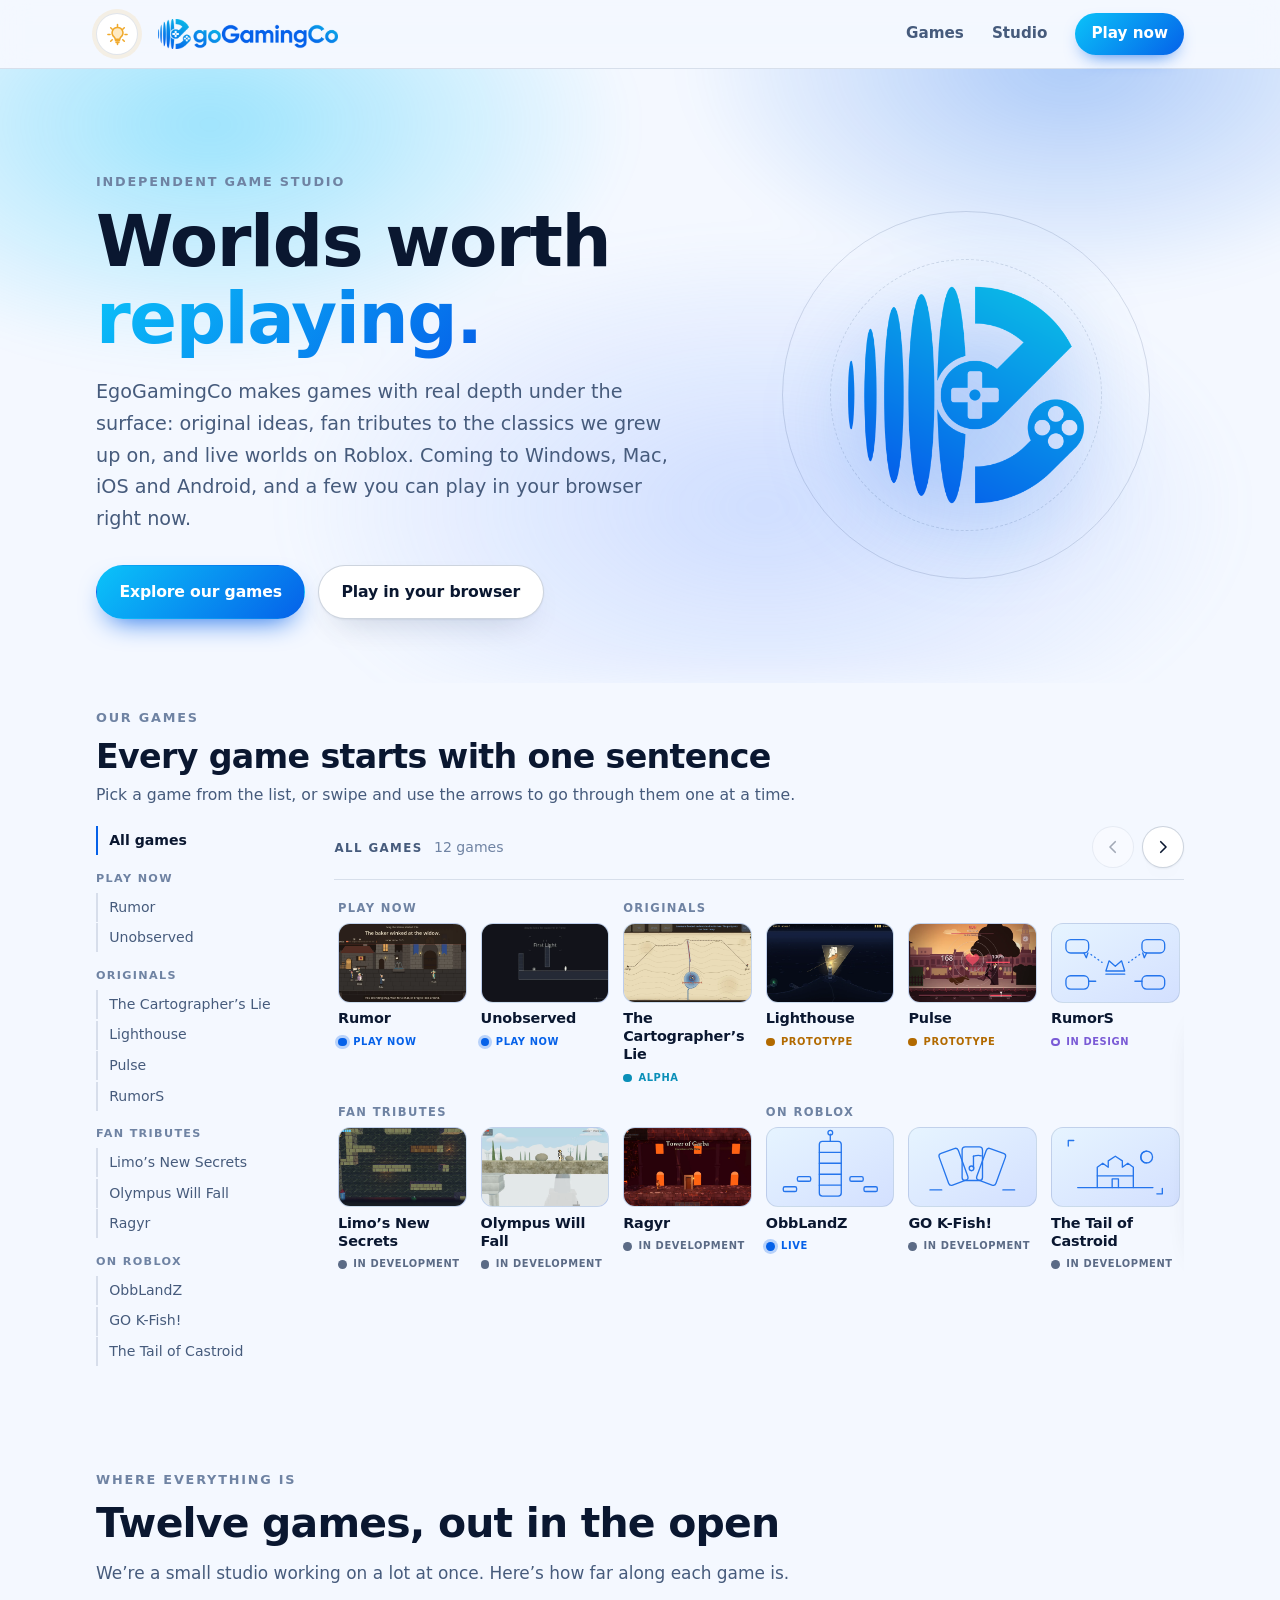
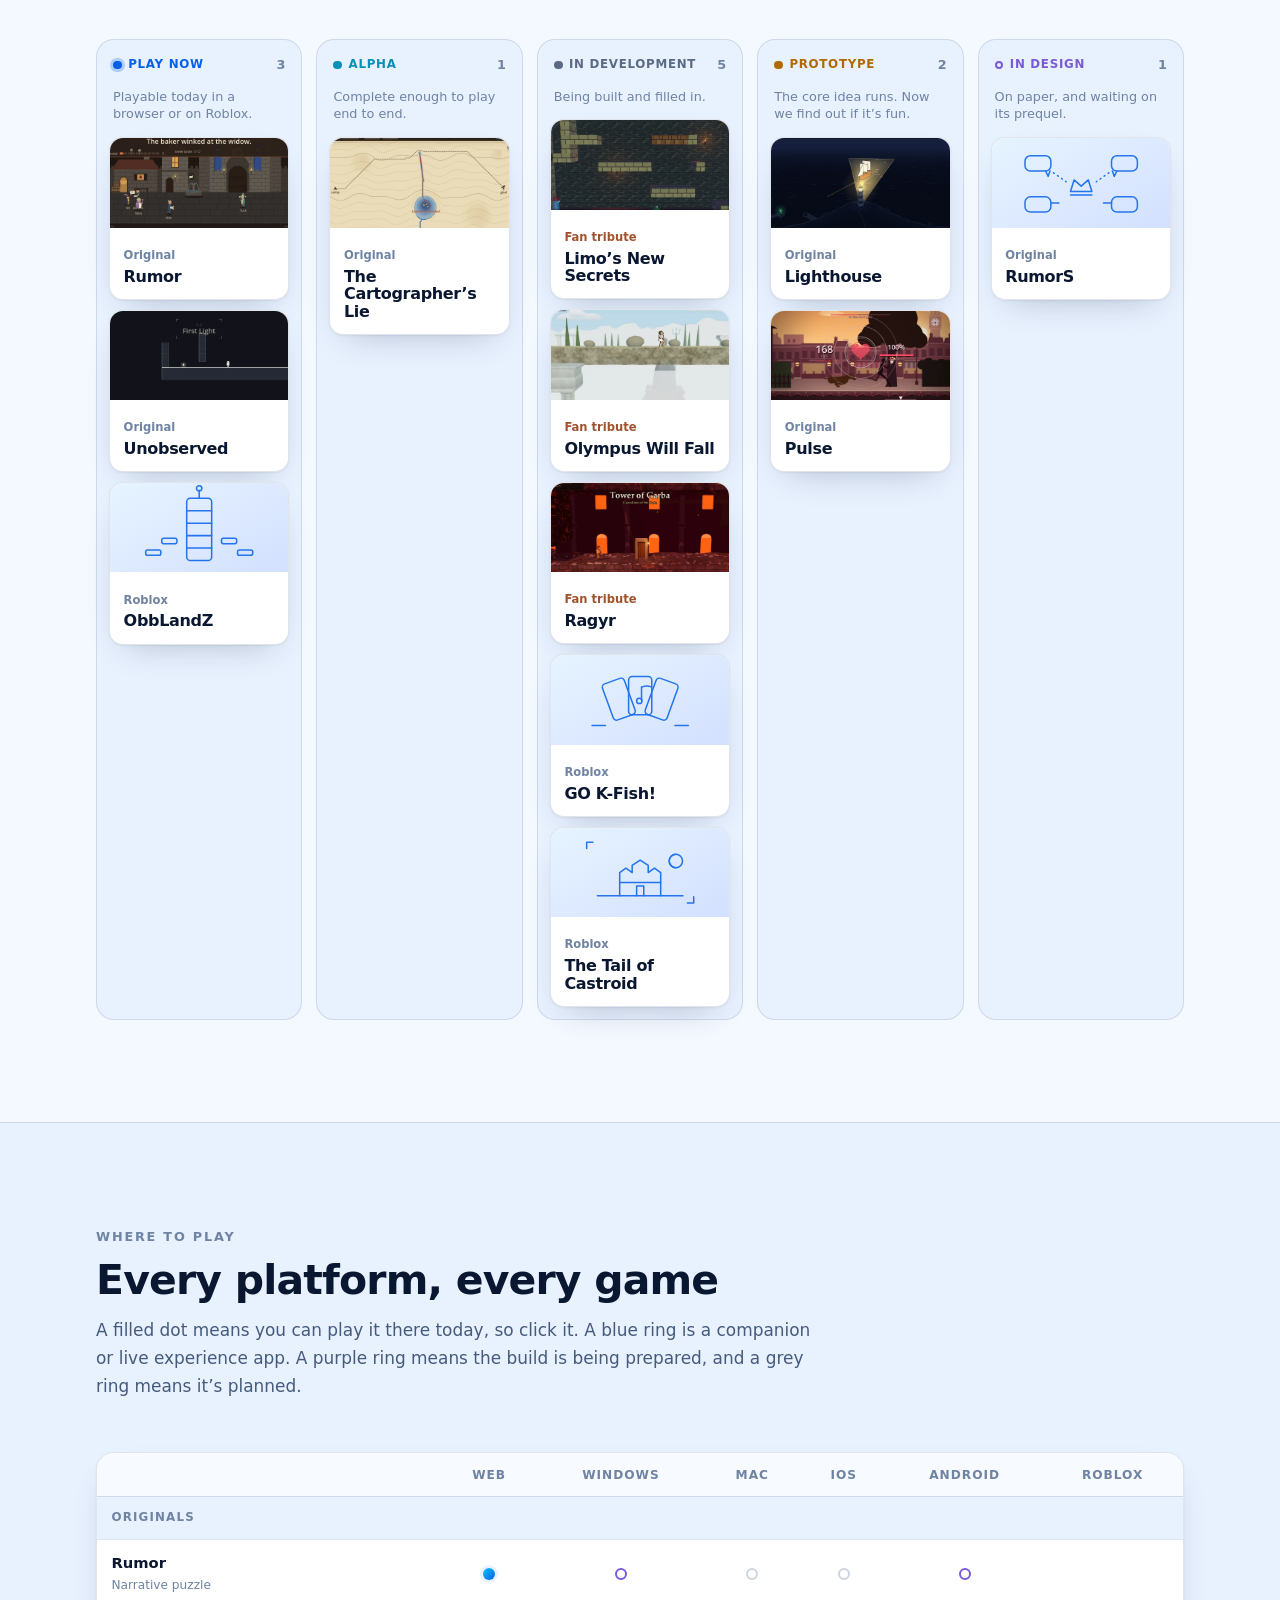
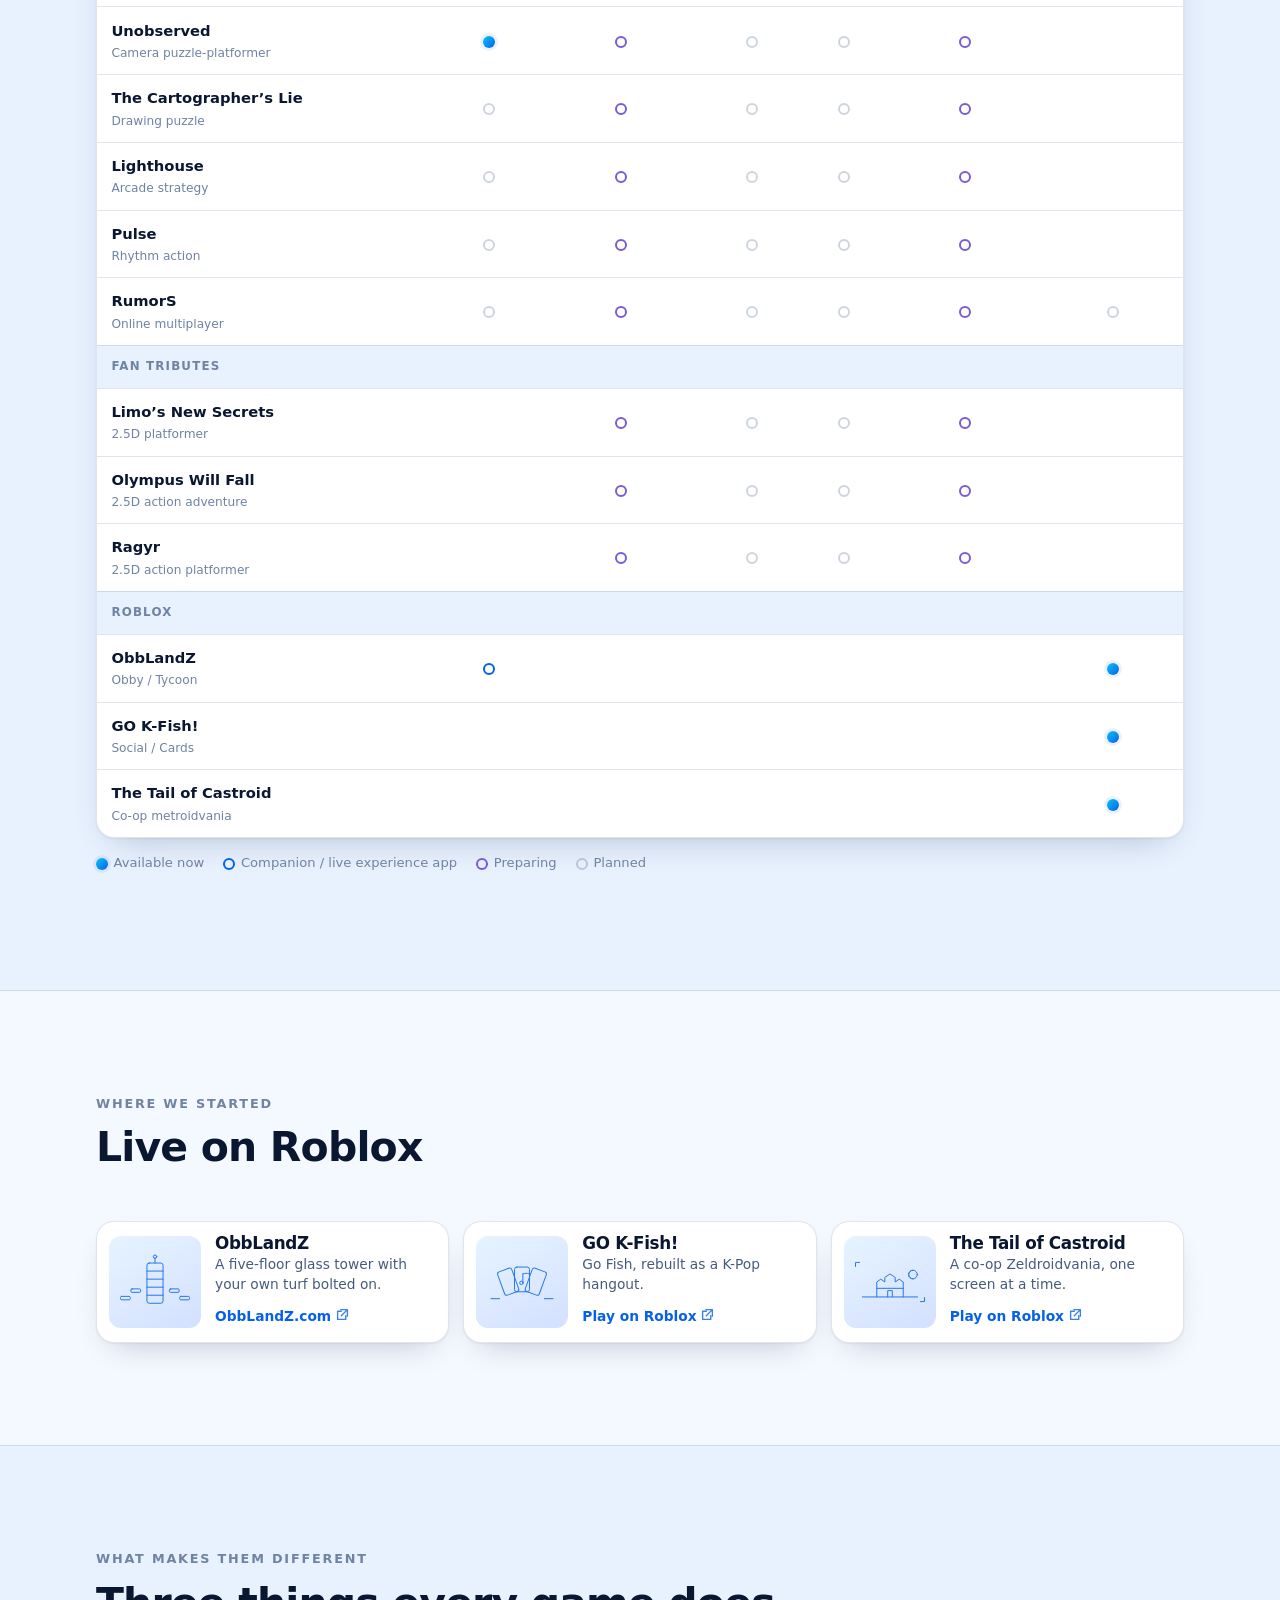
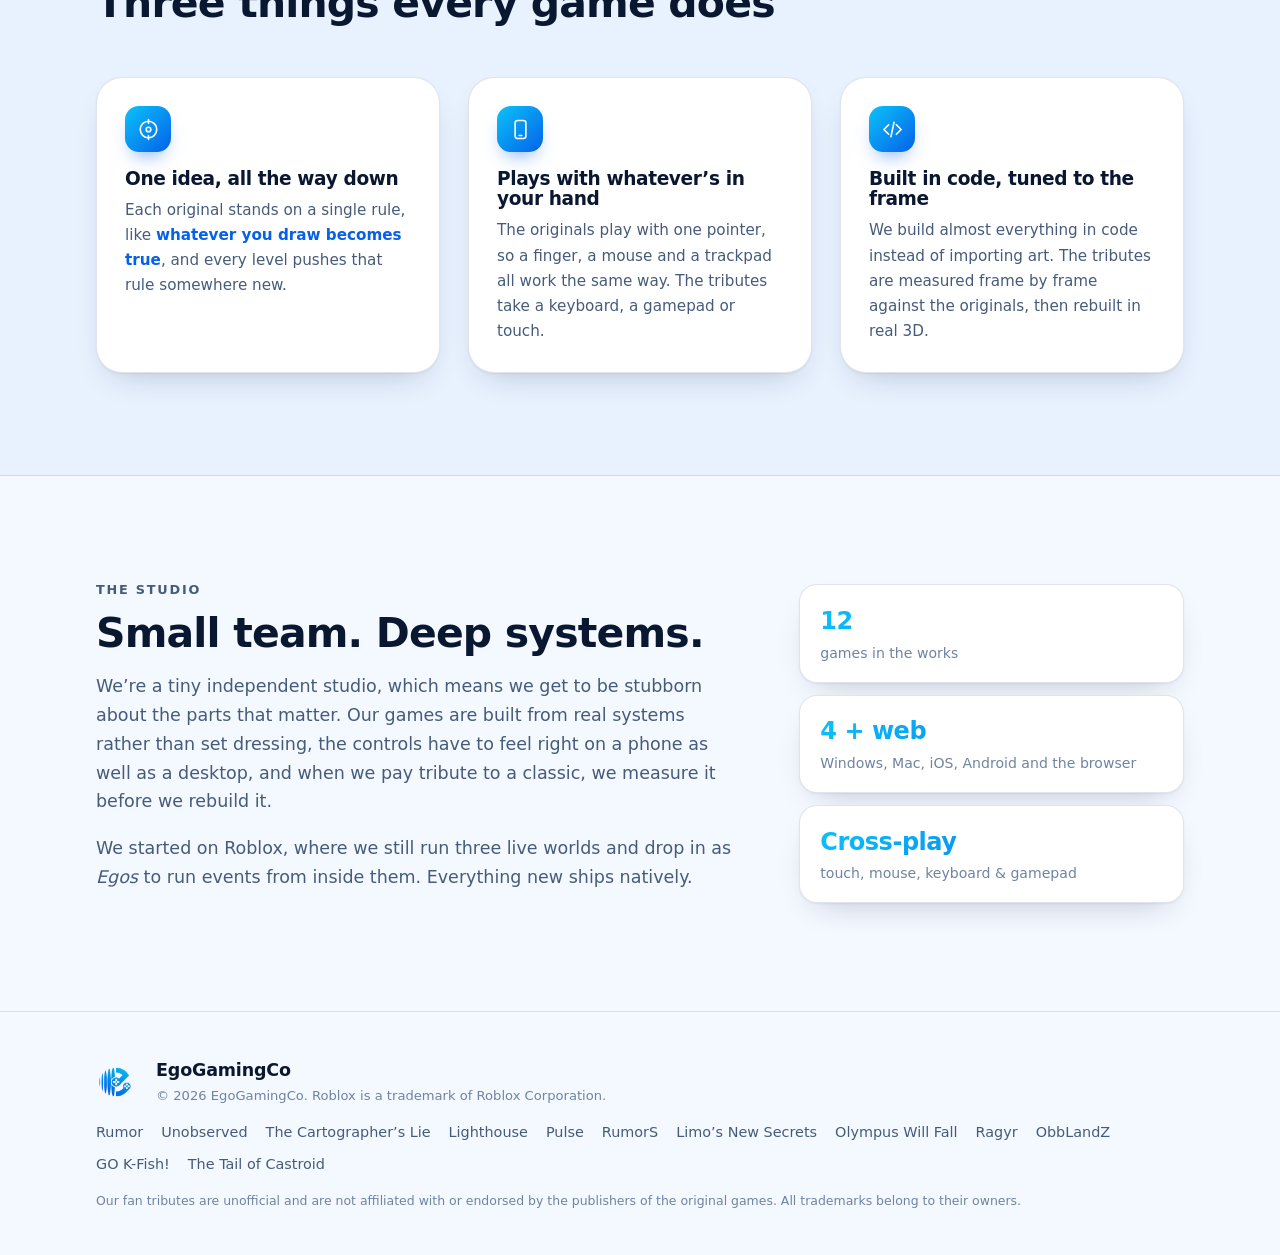
==== commit c3c77047: "Games section: rail beside a side-to-side carousel The right side is now a carousel that opens on a " ====
--- a/index.html
+++ b/index.html
@@ -69,6 +69,16 @@
 .dot.companion { border: 2px solid var(--st-play); }
 .matrix a { font-weight: 650; }
 .legend { margin-top: .9rem; }
+/* Phones: platform names stand on end so all seven columns fit without sideways scrolling. */
+@media (max-width: 640px) {
+  table.matrix { min-width: 0; table-layout: fixed; font-size: .84rem; }
+  .matrix th, .matrix td { padding: .5rem .1rem; }
+  .matrix thead th:not(:first-child) { width: 34px; vertical-align: bottom; padding-block: .6rem; }
+  .matrix thead th span { display: inline-block; writing-mode: vertical-rl; transform: rotate(180deg); letter-spacing: .05em; }
+  .matrix tbody th, .matrix tr.group th { padding-left: .75rem; white-space: normal; line-height: 1.25; }
+  .matrix tbody th small { display: none; }
+  .dot { width: 11px; height: 11px; }
+}
 .legend .dot { margin-right: .35rem; }
 
 .strip { display: grid; gap: 14px; grid-template-columns: repeat(auto-fit, minmax(250px, 1fr)); }
@@ -80,45 +90,86 @@
 .mini a { font-size: .86rem; font-weight: 650; }
 
 #games { padding-top: 24px; padding-bottom: 0; scroll-margin-top: 68px; }
-#games .section-head { margin-bottom: 16px; }
+#games .section-head { margin-bottom: 18px; }
 #games .section-head h2 { font-size: clamp(1.6rem, 2.6vw, 2.2rem); }
 #games .section-sub { margin-top: .4rem; font-size: .98rem; }
 
+/* Rail on the left lists every game; the deck on the right shows one view at a time. */
 .reel { display: grid; grid-template-columns: 200px minmax(0, 1fr); gap: clamp(20px, 3vw, 44px); }
-.rail { align-self: start; display: flex; flex-direction: column; gap: .1rem; font-size: .88rem; }
+.rail { position: sticky; top: 92px; align-self: start; display: flex; flex-direction: column; gap: .1rem; font-size: .88rem;
+  scrollbar-width: none; }
+.rail::-webkit-scrollbar { display: none; }
 .rail p { margin: .8rem 0 .2rem; font-size: .7rem; font-weight: 700; letter-spacing: .12em; text-transform: uppercase; color: var(--text-faint); }
-.rail p:first-child { margin-top: 0; }
 .rail a { color: var(--text-soft); padding: .18rem .7rem; border-left: 2px solid var(--line); }
 .rail a:hover { text-decoration: none; color: var(--text); }
 .rail a.on { color: var(--text); border-left-color: var(--brand-blue); font-weight: 650; }
-
-.scroller { position: relative; height: calc(100svh - 230px); min-height: 380px; overflow-y: auto;
-  container-type: size; scroll-snap-type: y proximity; border-block: 1px solid var(--line); scrollbar-gutter: stable; }
-.group-label { position: sticky; top: 0; z-index: 2; display: flex; align-items: baseline; gap: .8rem;
-  padding: .55rem 0; background: var(--bg); border-bottom: 1px solid var(--line); }
-.group-label h3 { font-size: .78rem; letter-spacing: .12em; text-transform: uppercase; }
-.group-label span { font-size: .85rem; color: var(--text-faint); }
-.panel { min-height: calc(80cqh - 40px); padding-block: 3cqh 4cqh; scroll-snap-align: start; scroll-margin-top: 40px;
-  border-bottom: 1px solid var(--line); }
-.panel .big { font-size: clamp(1.45rem, min(3.4vw, 6.4cqh), 2.8rem); line-height: 1.05; letter-spacing: -.03em; font-weight: 750; margin: 0 0 2.4cqh; max-width: 16em; }
+.rail .rail-all { font-weight: 650; }
+
+.deck { min-width: 0; }
+.deck-bar { display: flex; align-items: center; gap: .6rem 1rem; padding-bottom: .7rem; border-bottom: 1px solid var(--line); }
+.deck-pos { margin: 0 auto 0 0; display: flex; align-items: baseline; gap: .7rem; font-size: .88rem; color: var(--text-faint); }
+.deck-group { font-size: .74rem; font-weight: 700; letter-spacing: .12em; text-transform: uppercase; color: var(--text-soft); }
+.deck-nav { display: flex; gap: .5rem; }
+.deck-nav button { display: grid; place-items: center; width: 42px; height: 42px; border-radius: 50%; cursor: pointer;
+  border: 1px solid var(--line-strong); background: var(--surface); color: var(--text); box-shadow: var(--shadow);
+  transition: border-color .2s var(--ease), opacity .2s var(--ease); }
+.deck-nav button:hover:not(:disabled) { border-color: var(--brand-cyan); }
+.deck-nav button:disabled { opacity: .35; cursor: default; box-shadow: none; }
+.deck svg.chev { width: 18px; height: 18px; fill: none; stroke: currentColor; stroke-width: 2.2; stroke-linecap: round; stroke-linejoin: round; }
+
+.track { display: flex; align-items: flex-start; overflow-x: auto; overflow-y: hidden; scroll-snap-type: x mandatory;
+  scroll-behavior: smooth; overscroll-behavior-x: contain; scrollbar-width: none; container-type: inline-size;
+  transition: height .35s var(--ease); }
+.track::-webkit-scrollbar { display: none; }
+.slide { flex: 0 0 100%; min-width: 0; scroll-snap-align: start; scroll-snap-stop: always; scroll-margin-top: 140px; padding: 22px 4px 18px; outline: 0; }
+.slide .big { font-size: clamp(1.5rem, 3vw, 2.5rem); line-height: 1.06; letter-spacing: -.03em; font-weight: 750; margin: 0 0 20px; max-width: 18em; }
 .panel-grid { display: grid; gap: clamp(18px, 2.6vw, 32px); grid-template-columns: minmax(0, 1fr) minmax(0, 1fr); align-items: start; }
-.panel .shot { border-radius: var(--radius-lg); border: 1px solid var(--line); box-shadow: var(--shadow); max-height: 48cqh; aspect-ratio: 16 / 10; }
+.slide .shot { border-radius: var(--radius-lg); border: 1px solid var(--line); box-shadow: var(--shadow); }
 .panel-copy { display: flex; flex-direction: column; gap: .55rem; }
-.panel-copy h4 { margin: 0; font-size: 1.35rem; letter-spacing: -.02em; }
+.panel-copy h3 { margin: 0; font-size: 1.35rem; letter-spacing: -.02em; }
 .panel-copy .meta { display: flex; flex-wrap: wrap; gap: .4rem 1rem; align-items: center; font-size: .85rem; color: var(--text-faint); }
-.panel-copy p { margin: 0; color: var(--text-soft); font-size: .93rem; line-height: 1.55; }
-.panel-copy .go { display: flex; flex-wrap: wrap; align-items: center; gap: .6rem 1rem; margin-top: .3rem; }
+.panel-copy p { margin: 0; color: var(--text-soft); font-size: .95rem; line-height: 1.55; }
+.panel-copy .go { display: flex; flex-wrap: wrap; align-items: center; gap: .6rem 1rem; margin-top: .4rem; }
 .panel-copy .btn { padding: .6rem 1.15rem; font-size: .92rem; }
 
-@media (max-width: 900px) { .reel { grid-template-columns: 1fr; } .rail { display: none; } }
-/* On phones one game is taller than the screen, so the box lets the page do the scrolling. */
+/* The splash is the first slide: every game as a tile. */
+.splash { display: grid; gap: 20px 14px; grid-template-columns: repeat(6, minmax(0, 1fr)); }
+.tiles { grid-column: span var(--n); display: flex; flex-direction: column; gap: .5rem; }
+.tiles h3 { font-size: .72rem; font-weight: 700; letter-spacing: .12em; text-transform: uppercase; color: var(--text-faint); }
+.tiles ul { display: grid; gap: 14px; grid-template-columns: repeat(var(--n), minmax(0, 1fr)); margin: 0; padding: 0; list-style: none; }
+.tile { display: flex; flex-direction: column; gap: .4rem; color: var(--text); }
+.tile:hover { text-decoration: none; }
+.tile .shot { display: block; border-radius: 12px; box-shadow: none; transition: transform .3s var(--ease), box-shadow .3s var(--ease); }
+.tile:hover .shot, .tile:focus-visible .shot { transform: translateY(-3px); box-shadow: var(--shadow-lift); }
+.tile strong { font-size: .9rem; line-height: 1.25; letter-spacing: -.01em; }
+.tile .status { font-size: .62rem; }
+
+@container (max-width: 680px) {
+  .splash { grid-template-columns: minmax(0, 1fr); gap: 18px; }
+  .tiles { grid-column: auto; }
+  .tiles ul { grid-template-columns: repeat(3, minmax(0, 1fr)); gap: 12px 10px; }
+  .tiles-play ul, .tiles-originals ul { grid-template-columns: repeat(2, minmax(0, 1fr)); }
+  .tile strong { font-size: .82rem; }
+  .tile .status { font-size: .6rem; letter-spacing: .04em; }
+  .panel-grid { grid-template-columns: minmax(0, 1fr); }
+  .slide { padding-top: 16px; }
+  .slide .big { font-size: 1.45rem; margin-bottom: 14px; }
+}
+
+/* Narrow screens: the rail becomes a row of chips above the deck. */
+@media (max-width: 900px) {
+  .reel { grid-template-columns: minmax(0, 1fr); gap: 12px; }
+  .rail { position: static; flex-direction: row; gap: .4rem; overflow-x: auto; padding-bottom: 2px; }
+  .rail p { display: none; }
+  .rail a { flex: none; white-space: nowrap; padding: .35rem .85rem; border: 1px solid var(--line-strong); border-radius: 999px; font-size: .84rem; }
+  .rail a.on { border-color: transparent; background: var(--brand-grad); color: #fff; }
+}
 @media (max-width: 760px) {
-  .scroller { height: auto !important; overflow: visible; container-type: normal; border: 0; }
-  .panel { min-height: 0; }
-  .panel .shot { max-height: none; }
-  .panel-grid { grid-template-columns: 1fr; }
-  .group-label { top: 68px; }
+  .ticket { display: grid; grid-template-columns: 104px minmax(0, 1fr); align-items: center; }
+  .ticket .shot { aspect-ratio: 16 / 10; }
+  .ticket-body { padding: .45rem .8rem; }
 }
+@media (prefers-reduced-motion: reduce) { .track { transition: none; } }
 </style>
 </head>
 <body>
@@ -183,82 +234,36 @@
       <header class="section-head reveal">
         <p class="eyebrow">Our games</p>
         <h2>Every game starts with one sentence</h2>
-        <p class="section-sub">Scroll through them one at a time, or jump straight to one from the list.</p>
+        <p class="section-sub">Pick a game from the list, or swipe and use the arrows to go through them one at a time.</p>
       </header>
       <div class="reel">
-        <nav class="rail" aria-label="Games"><p>Play now</p><a href="#rumor">Rumor</a><a href="#unobserved">Unobserved</a><p>Originals</p><a href="#cartographer">The Cartographer’s Lie</a><a href="#lighthouse">Lighthouse</a><a href="#pulse">Pulse</a><a href="#rumors">RumorS</a><p>Fan tributes</p><a href="#limo">Limo’s New Secrets</a><a href="#olympus">Olympus Will Fall</a><a href="#ragyr">Ragyr</a><p>On Roblox</p><a href="#obblandz">ObbLandZ</a><a href="#kfish">GO K-Fish!</a><a href="#castroid">The Tail of Castroid</a></nav>
-        <div class="scroller" tabindex="0" aria-label="Games, one at a time">
-          <div class="group-label" id="play"><h3>Play now</h3><span>Free in your browser, no download</span></div>
-          <article class="panel" id="rumor">
-            <p class="big">You are a piece of gossip. <span class="grad">Every retelling changes you.</span></p>
-            <div class="panel-grid">
-              <div class="shot"><img src="assets/img/games/rumor.webp" alt="Rumor: townsfolk in a medieval courtyard, with the scandal meter at 1" width="960" height="600" loading="lazy" decoding="async"></div>
-              <div class="panel-copy">
-                <h4>Rumor</h4>
-                <div class="meta"><span class="status st-play">Play now</span><span>Narrative puzzle</span></div>
-                
-                <p>You hop from mouth to mouth, and every teller rewrites you: the drunk makes it worse, the priest makes it a sin, the child gets the names backwards. Grow scandalous enough to get past the gate and reach the one ear that matters, without the wrong person ending up in the stocks.</p>
-                <div class="go"><ul class="plats" aria-label="Platforms"><li class="now" title="Available now">Web</li><li class="preparing" title="Preparing">Windows</li><li class="planned" title="Planned">Mac</li><li class="planned" title="Planned">iOS</li><li class="preparing" title="Preparing">Android</li></ul><a class="btn btn-primary" href="Rumor/">Play in your browser</a></div>
-              </div>
-            </div>
-          </article>
-          <article class="panel" id="unobserved">
-            <p class="big">Only what you frame exists.</p>
-            <div class="panel-grid">
-              <div class="shot"><img src="assets/img/games/unobserved.webp" alt="Unobserved: a wanderer on a bare platform inside the camera frame" width="960" height="600" loading="lazy" decoding="async"></div>
-              <div class="panel-copy">
-                <h4>Unobserved</h4>
-                <div class="meta"><span class="status st-play">Play now</span><span>Camera puzzle-platformer</span></div>
-                
-                <p>You are the camera. A wanderer walks on their own through a world that only exists inside your frame. Anything outside it stops existing, and zoom decides how solid things are: zoom out far enough and a thin wall can be walked through.</p>
-                <div class="go"><ul class="plats" aria-label="Platforms"><li class="now" title="Available now">Web</li><li class="preparing" title="Preparing">Windows</li><li class="planned" title="Planned">Mac</li><li class="planned" title="Planned">iOS</li><li class="preparing" title="Preparing">Android</li></ul><a class="btn btn-primary" href="Unobserved/">Play in your browser</a></div>
-              </div>
-            </div>
-          </article>
-          <div class="group-label" id="originals"><h3>Originals</h3><span>New ideas, each built around a single rule</span></div>
-          <article class="panel" id="cartographer">
-            <p class="big">Whatever you draw becomes true.</p>
-            <div class="panel-grid">
-              <div class="shot"><img src="assets/img/games/cartographer.webp" alt="The Cartographer&#x27;s Lie: a parchment map where a drawn river has flooded the town of Lowmere" width="960" height="600" loading="lazy" decoding="async"></div>
-              <div class="panel-copy">
-                <h4>The Cartographer’s Lie</h4>
-                <div class="meta"><span class="status st-alpha">Alpha</span><span>Drawing puzzle</span></div>
-                
-                <p>You chart unknown land from rumours and sworn testimony, then seal the map, and the land becomes exactly what you drew, mistakes and all. Water runs downhill, hills block wind, and a missing path strands the expedition. Keep the patron happy on as little ink as you can.</p>
-                <div class="go"><ul class="plats" aria-label="Platforms"><li class="planned" title="Planned">Web</li><li class="preparing" title="Preparing">Windows</li><li class="planned" title="Planned">Mac</li><li class="planned" title="Planned">iOS</li><li class="preparing" title="Preparing">Android</li></ul></div>
-              </div>
-            </div>
-          </article>
-          <article class="panel" id="lighthouse">
-            <p class="big">Whatever the light touches stands still.</p>
-            <div class="panel-grid">
-              <div class="shot"><img src="assets/img/games/lighthouse.webp" alt="Lighthouse: the beam picks out a sailing ship on a black sea" width="960" height="600" loading="lazy" decoding="async"></div>
-              <div class="panel-copy">
-                <h4>Lighthouse</h4>
-                <div class="meta"><span class="status st-proto">Prototype</span><span>Arcade strategy</span></div>
-                
-                <p>A ship only steers straight while your beam is on it, and a creature from the deep only stops while the light holds it. Every second you give one is a second of darkness for everything else. Keep the lantern lit until dawn.</p>
-                <div class="go"><ul class="plats" aria-label="Platforms"><li class="planned" title="Planned">Web</li><li class="preparing" title="Preparing">Windows</li><li class="planned" title="Planned">Mac</li><li class="planned" title="Planned">iOS</li><li class="preparing" title="Preparing">Android</li></ul></div>
-              </div>
-            </div>
-          </article>
-          <article class="panel" id="pulse">
-            <p class="big">You are the hero’s heart. <span class="grad">Keep them alive.</span></p>
-            <div class="panel-grid">
-              <div class="shot"><img src="assets/img/games/pulse.webp" alt="Pulse: a man sprints from a dog while the heart monitor reads 168 bpm" width="960" height="600" loading="lazy" decoding="async"></div>
-              <div class="panel-copy">
-                <h4>Pulse</h4>
-                <div class="meta"><span class="status st-proto">Prototype</span><span>Rhythm action</span></div>
-                
-                <p>An ordinary man runs ordinary errands while a thriller keeps brushing past him: a getaway car, a briefcase swap, a van that isn’t selling ice cream. You tap every heartbeat. Beat too slow and he stumbles, too fast and he panics, and the story changes with how you kept time.</p>
-                <div class="go"><ul class="plats" aria-label="Platforms"><li class="planned" title="Planned">Web</li><li class="preparing" title="Preparing">Windows</li><li class="planned" title="Planned">Mac</li><li class="planned" title="Planned">iOS</li><li class="preparing" title="Preparing">Android</li></ul></div>
-              </div>
-            </div>
-          </article>
-          <article class="panel" id="rumors">
-            <p class="big">Every player is a rumour. <span class="grad">First to the king wins.</span></p>
-            <div class="panel-grid">
-              <div class="shot"><svg viewBox="0 0 320 200" role="img" aria-label="Four speech bubbles converging on a crown">
+        <nav class="rail" aria-label="Games"><a class="rail-all on" href="#all-games" aria-current="true">All games</a><p>Play now</p><a href="#rumor">Rumor</a><a href="#unobserved">Unobserved</a><p>Originals</p><a href="#cartographer">The Cartographer’s Lie</a><a href="#lighthouse">Lighthouse</a><a href="#pulse">Pulse</a><a href="#rumors">RumorS</a><p>Fan tributes</p><a href="#limo">Limo’s New Secrets</a><a href="#olympus">Olympus Will Fall</a><a href="#ragyr">Ragyr</a><p>On Roblox</p><a href="#obblandz">ObbLandZ</a><a href="#kfish">GO K-Fish!</a><a href="#castroid">The Tail of Castroid</a></nav>
+        <div class="deck" role="region" aria-roledescription="carousel" aria-label="Our games, one at a time">
+          <div class="deck-bar">
+            <p class="deck-pos" aria-live="polite"><span class="deck-group">All games</span><span class="deck-count">12 games</span></p>
+            <div class="deck-nav">
+              <button type="button" data-go="-1" aria-label="Previous" disabled><svg class="chev" viewBox="0 0 24 24" aria-hidden="true" focusable="false"><path d="M15 5l-7 7 7 7"/></svg></button>
+              <button type="button" data-go="1" aria-label="Next"><svg class="chev" viewBox="0 0 24 24" aria-hidden="true" focusable="false"><path d="M9 5l7 7-7 7"/></svg></button>
+            </div>
+          </div>
+          <div class="track">
+          <div class="slide" id="all-games" tabindex="-1" role="group" aria-roledescription="slide"
+               aria-label="All games" data-group="All games" data-title="all games">
+            <div class="splash">
+              <div class="tiles tiles-play" id="play" style="--n:2">
+                <h3>Play now</h3>
+                <ul>
+                  <li><a class="tile" href="#rumor"><span class="shot"><img src="assets/img/games/rumor.webp" alt="" width="960" height="600" loading="lazy" decoding="async"></span><strong>Rumor</strong><span class="status st-play">Play now</span></a></li>
+                  <li><a class="tile" href="#unobserved"><span class="shot"><img src="assets/img/games/unobserved.webp" alt="" width="960" height="600" loading="lazy" decoding="async"></span><strong>Unobserved</strong><span class="status st-play">Play now</span></a></li>
+                </ul>
+              </div>
+              <div class="tiles tiles-originals" id="originals" style="--n:4">
+                <h3>Originals</h3>
+                <ul>
+                  <li><a class="tile" href="#cartographer"><span class="shot"><img src="assets/img/games/cartographer.webp" alt="" width="960" height="600" loading="lazy" decoding="async"></span><strong>The Cartographer’s Lie</strong><span class="status st-alpha">Alpha</span></a></li>
+                  <li><a class="tile" href="#lighthouse"><span class="shot"><img src="assets/img/games/lighthouse.webp" alt="" width="960" height="600" loading="lazy" decoding="async"></span><strong>Lighthouse</strong><span class="status st-proto">Prototype</span></a></li>
+                  <li><a class="tile" href="#pulse"><span class="shot"><img src="assets/img/games/pulse.webp" alt="" width="960" height="600" loading="lazy" decoding="async"></span><strong>Pulse</strong><span class="status st-proto">Prototype</span></a></li>
+                  <li><a class="tile" href="#rumors"><span class="shot"><svg viewBox="0 0 320 200" aria-hidden="true" focusable="false" aria-label="Four speech bubbles converging on a crown">
               <g class="art-lines">
                 <path d="M136 120l8-26 16 14 16-14 8 26z"/><path d="M136 128h48"/>
                 <rect x="34" y="40" width="58" height="34" rx="12"/><path d="M80 74l6 12 4-12"/>
@@ -267,61 +272,21 @@
                 <rect x="228" y="132" width="58" height="34" rx="12"/><path d="M228 146h-18"/>
                 <path d="M98 78l28 20M222 78l-28 20" stroke-dasharray="2 9"/>
               </g>
-            </svg></div>
-              <div class="panel-copy">
-                <h4>RumorS</h4>
-                <div class="meta"><span class="status st-design">In design</span><span>Online multiplayer</span></div>
-                
-                <p>The online follow-up to Rumor. Everybody starts as a different piece of gossip in the same medieval town, and each player has to get their own story to the king in the form they were dealt. Everyone you convince along the way is still there when your rivals pass through.</p>
-                <div class="go"><ul class="plats" aria-label="Platforms"><li class="planned" title="Planned">Web</li><li class="preparing" title="Preparing">Windows</li><li class="planned" title="Planned">Mac</li><li class="planned" title="Planned">iOS</li><li class="preparing" title="Preparing">Android</li><li class="planned" title="Planned">Roblox</li></ul></div>
-              </div>
-            </div>
-          </article>
-          <div class="group-label" id="tributes"><h3>Fan tributes</h3><span>The NES games we grew up on, measured and rebuilt</span></div>
-          <article class="panel" id="limo">
-            <p class="big">Every secret is back where you left it.</p>
-            <div class="panel-grid">
-              <div class="shot"><img src="assets/img/games/limo.webp" alt="Limo&#x27;s New Secrets: a lantern-lit castle room built from stone blocks" width="960" height="600" loading="lazy" decoding="async"></div>
-              <div class="panel-copy">
-                <h4>Limo’s New Secrets</h4>
-                <div class="meta"><span class="status st-dev">In development</span><span>2.5D platformer</span></div>
-                <p class="tribute-of">A fan tribute to <cite>Milon’s Secret Castle</cite> (Hudson Soft, NES, 1986)</p>
-                <p>The castle is rebuilt in real 3D behind a locked side-on camera, so it parallaxes while it plays like the flat original. Movement, jumps and bubbles are matched to frame-by-frame measurements of the original game, and every block and enemy is built in code.</p>
-                <div class="go"><ul class="plats" aria-label="Platforms"><li class="preparing" title="Preparing">Windows</li><li class="planned" title="Planned">Mac</li><li class="planned" title="Planned">iOS</li><li class="preparing" title="Preparing">Android</li></ul></div>
-              </div>
-            </div>
-          </article>
-          <article class="panel" id="olympus">
-            <p class="big">The gods arm you one grudging gift at a time.</p>
-            <div class="panel-grid">
-              <div class="shot"><img src="assets/img/games/olympus.webp" alt="Olympus Will Fall: Orpheus on a cliff road in Laconia beneath Poseidon&#x27;s trident" width="960" height="600" loading="lazy" decoding="async"></div>
-              <div class="panel-copy">
-                <h4>Olympus Will Fall</h4>
-                <div class="meta"><span class="status st-dev">In development</span><span>2.5D action adventure</span></div>
-                <p class="tribute-of">A fan tribute to <cite>The Battle of Olympus</cite> (NES, 1988)</p>
-                <p>Helene is gone, and Orpheus walks from Arcadia to Tartarus to bring her back. The structure is faithful, the length is condensed, and there’s a metroidvania lean. Movement is measured from the original, and there isn’t a single texture file: every mountain, olive grove and monster is built in code.</p>
-                <div class="go"><ul class="plats" aria-label="Platforms"><li class="preparing" title="Preparing">Windows</li><li class="planned" title="Planned">Mac</li><li class="planned" title="Planned">iOS</li><li class="preparing" title="Preparing">Android</li></ul></div>
-              </div>
-            </div>
-          </article>
-          <article class="panel" id="ragyr">
-            <p class="big">The Legend of the Warrior… you know…</p>
-            <div class="panel-grid">
-              <div class="shot"><img src="assets/img/games/ragyr.webp" alt="Ragyr: the warrior at a door in the Tower of Garba" width="960" height="600" loading="lazy" decoding="async"></div>
-              <div class="panel-copy">
-                <h4>Ragyr</h4>
-                <div class="meta"><span class="status st-dev">In development</span><span>2.5D action platformer</span></div>
-                <p class="tribute-of">A fan tribute to Tecmo’s legendary 1987 NES game. You know the one.</p>
-                <p>Real 3D forests and ruins parallax behind a side-on camera, and the grappling hook, crossbow and wind pulley are tuned against the original right down to how the rope sways. The music comes in three sets: Original, a Modern re-orchestration and a new procedural score.</p>
-                <div class="go"><ul class="plats" aria-label="Platforms"><li class="preparing" title="Preparing">Windows</li><li class="planned" title="Planned">Mac</li><li class="planned" title="Planned">iOS</li><li class="preparing" title="Preparing">Android</li></ul></div>
-              </div>
-            </div>
-          </article>
-          <div class="group-label" id="on-roblox"><h3>On Roblox</h3><span>Where we started, still live</span></div>
-          <article class="panel" id="obblandz">
-            <p class="big">A five-floor glass tower with your own turf bolted on.</p>
-            <div class="panel-grid">
-              <div class="shot"><svg viewBox="0 0 320 200" role="img" aria-label="Stylised glass tower with obby platforms">
+            </svg></span><strong>RumorS</strong><span class="status st-design">In design</span></a></li>
+                </ul>
+              </div>
+              <div class="tiles tiles-tributes" id="tributes" style="--n:3">
+                <h3>Fan tributes</h3>
+                <ul>
+                  <li><a class="tile" href="#limo"><span class="shot"><img src="assets/img/games/limo.webp" alt="" width="960" height="600" loading="lazy" decoding="async"></span><strong>Limo’s New Secrets</strong><span class="status st-dev">In development</span></a></li>
+                  <li><a class="tile" href="#olympus"><span class="shot"><img src="assets/img/games/olympus.webp" alt="" width="960" height="600" loading="lazy" decoding="async"></span><strong>Olympus Will Fall</strong><span class="status st-dev">In development</span></a></li>
+                  <li><a class="tile" href="#ragyr"><span class="shot"><img src="assets/img/games/ragyr.webp" alt="" width="960" height="600" loading="lazy" decoding="async"></span><strong>Ragyr</strong><span class="status st-dev">In development</span></a></li>
+                </ul>
+              </div>
+              <div class="tiles tiles-on-roblox" id="on-roblox" style="--n:3">
+                <h3>On Roblox</h3>
+                <ul>
+                  <li><a class="tile" href="#obblandz"><span class="shot"><svg viewBox="0 0 320 200" aria-hidden="true" focusable="false" aria-label="Stylised glass tower with obby platforms">
               <defs>
                 <linearGradient id="gObb" x1="0" y1="0" x2="1" y2="1">
                   <stop offset="0" stop-color="#0BC3F9"/><stop offset="1" stop-color="#0561E9"/>
@@ -337,20 +302,8 @@
                 <path d="M160 34V16"/>
                 <circle cx="160" cy="12" r="6"/>
               </g>
-            </svg></div>
-              <div class="panel-copy">
-                <h4>ObbLandZ</h4>
-                <div class="meta"><span class="status st-play">Live</span><span>Obby / Tycoon</span></div>
-                
-                <p>Four difficulty arms (Unc, Noob, Buff and PSYCH) spiral out from the hub, a five-level dungeon runs beneath the lobby, and there are eggs, critters, find-hunts and sky races throughout. The whole world is generated at runtime.</p>
-                <div class="go"><ul class="plats" aria-label="Platforms"><li class="companion" title="Companion / live experience app">Web</li><li class="now" title="Available now">Roblox</li></ul><a class="btn btn-primary" href="https://obblandz.com" target="_blank" rel="noopener">ObbLandZ.com <svg class="ext" viewBox="0 0 16 16" aria-hidden="true" focusable="false"><path d="M6 2h8v8M14 2 6.5 9.5M12 9.5V14H2V4h4.5"/></svg></a></div>
-              </div>
-            </div>
-          </article>
-          <article class="panel" id="kfish">
-            <p class="big">Go Fish, rebuilt as a K-Pop hangout.</p>
-            <div class="panel-grid">
-              <div class="shot"><svg viewBox="0 0 320 200" role="img" aria-label="Fanned playing cards with a music note">
+            </svg></span><strong>ObbLandZ</strong><span class="status st-play">Live</span></a></li>
+                  <li><a class="tile" href="#kfish"><span class="shot"><svg viewBox="0 0 320 200" aria-hidden="true" focusable="false" aria-label="Fanned playing cards with a music note">
               <g class="art-lines">
                 <rect x="86" y="56" width="52" height="86" rx="8" transform="rotate(-20 112 99)"/>
                 <rect x="182" y="56" width="52" height="86" rx="8" transform="rotate(20 208 99)"/>
@@ -360,20 +313,8 @@
                 <circle cx="158" cy="103" r="6"/>
                 <path d="M52 158h30M238 158h30"/>
               </g>
-            </svg></div>
-              <div class="panel-copy">
-                <h4>GO K-Fish!</h4>
-                <div class="meta"><span class="status st-dev">In development</span><span>Social / Cards</span></div>
-                
-                <p>Nine tables of up to six players each, playing with photocards of real group members. Six themed tables reroll their rules every thirty minutes and three stay traditional. If the room is quiet, an NPC sits down with you, so there’s always a game going.</p>
-                <div class="go"><ul class="plats" aria-label="Platforms"><li class="now" title="Available now">Roblox</li></ul><a class="btn btn-primary" href="https://www.roblox.com/games/126178556468771" target="_blank" rel="noopener">Play on Roblox <svg class="ext" viewBox="0 0 16 16" aria-hidden="true" focusable="false"><path d="M6 2h8v8M14 2 6.5 9.5M12 9.5V14H2V4h4.5"/></svg></a></div>
-              </div>
-            </div>
-          </article>
-          <article class="panel" id="castroid">
-            <p class="big">A co-op Zeldroidvania, one screen at a time.</p>
-            <div class="panel-grid">
-              <div class="shot"><svg viewBox="0 0 320 200" role="img" aria-label="Castle battlements under a moon, framed by a room grid">
+            </svg></span><strong>GO K-Fish!</strong><span class="status st-dev">In development</span></a></li>
+                  <li><a class="tile" href="#castroid"><span class="shot"><svg viewBox="0 0 320 200" aria-hidden="true" focusable="false" aria-label="Castle battlements under a moon, framed by a room grid">
               <g class="art-lines">
                 <path d="M40 46V32h14M280 154v14h-14"/>
                 <path d="M114 152V100l14-10 14 10V84l18-12 18 12v16l14-10 14 10v52"/>
@@ -383,9 +324,217 @@
                 <path d="M240 59a15 15 0 0 0 0 30"/>
                 <path d="M64 152h192"/>
               </g>
-            </svg></div>
-              <div class="panel-copy">
-                <h4>The Tail of Castroid</h4>
+            </svg></span><strong>The Tail of Castroid</strong><span class="status st-dev">In development</span></a></li>
+                </ul>
+              </div>
+            </div>
+          </div>
+          <article class="slide" id="rumor" tabindex="-1" role="group" aria-roledescription="slide"
+                   aria-label="Rumor, 1 of 12" data-group="Play now" data-title="Rumor">
+            <p class="big">You are a piece of gossip. <span class="grad">Every retelling changes you.</span></p>
+            <div class="panel-grid">
+              <div class="shot"><img src="assets/img/games/rumor.webp" alt="Rumor: townsfolk in a medieval courtyard, with the scandal meter at 1" width="960" height="600" loading="lazy" decoding="async"></div>
+              <div class="panel-copy">
+                <h3>Rumor</h3>
+                <div class="meta"><span class="status st-play">Play now</span><span>Narrative puzzle</span></div>
+                
+                <p>You hop from mouth to mouth, and every teller rewrites you: the drunk makes it worse, the priest makes it a sin, the child gets the names backwards. Grow scandalous enough to get past the gate and reach the one ear that matters, without the wrong person ending up in the stocks.</p>
+                <div class="go"><ul class="plats" aria-label="Platforms"><li class="now" title="Available now">Web</li><li class="preparing" title="Preparing">Windows</li><li class="planned" title="Planned">Mac</li><li class="planned" title="Planned">iOS</li><li class="preparing" title="Preparing">Android</li></ul><a class="btn btn-primary" href="Rumor/">Play in your browser</a></div>
+              </div>
+            </div>
+          </article>
+          <article class="slide" id="unobserved" tabindex="-1" role="group" aria-roledescription="slide"
+                   aria-label="Unobserved, 2 of 12" data-group="Play now" data-title="Unobserved">
+            <p class="big">Only what you frame exists.</p>
+            <div class="panel-grid">
+              <div class="shot"><img src="assets/img/games/unobserved.webp" alt="Unobserved: a wanderer on a bare platform inside the camera frame" width="960" height="600" loading="lazy" decoding="async"></div>
+              <div class="panel-copy">
+                <h3>Unobserved</h3>
+                <div class="meta"><span class="status st-play">Play now</span><span>Camera puzzle-platformer</span></div>
+                
+                <p>You are the camera. A wanderer walks on their own through a world that only exists inside your frame. Anything outside it stops existing, and zoom decides how solid things are: zoom out far enough and a thin wall can be walked through.</p>
+                <div class="go"><ul class="plats" aria-label="Platforms"><li class="now" title="Available now">Web</li><li class="preparing" title="Preparing">Windows</li><li class="planned" title="Planned">Mac</li><li class="planned" title="Planned">iOS</li><li class="preparing" title="Preparing">Android</li></ul><a class="btn btn-primary" href="Unobserved/">Play in your browser</a></div>
+              </div>
+            </div>
+          </article>
+          <article class="slide" id="cartographer" tabindex="-1" role="group" aria-roledescription="slide"
+                   aria-label="The Cartographer’s Lie, 3 of 12" data-group="Original" data-title="The Cartographer’s Lie">
+            <p class="big">Whatever you draw becomes true.</p>
+            <div class="panel-grid">
+              <div class="shot"><img src="assets/img/games/cartographer.webp" alt="The Cartographer&#x27;s Lie: a parchment map where a drawn river has flooded the town of Lowmere" width="960" height="600" loading="lazy" decoding="async"></div>
+              <div class="panel-copy">
+                <h3>The Cartographer’s Lie</h3>
+                <div class="meta"><span class="status st-alpha">Alpha</span><span>Drawing puzzle</span></div>
+                
+                <p>You chart unknown land from rumours and sworn testimony, then seal the map, and the land becomes exactly what you drew, mistakes and all. Water runs downhill, hills block wind, and a missing path strands the expedition. Keep the patron happy on as little ink as you can.</p>
+                <div class="go"><ul class="plats" aria-label="Platforms"><li class="planned" title="Planned">Web</li><li class="preparing" title="Preparing">Windows</li><li class="planned" title="Planned">Mac</li><li class="planned" title="Planned">iOS</li><li class="preparing" title="Preparing">Android</li></ul></div>
+              </div>
+            </div>
+          </article>
+          <article class="slide" id="lighthouse" tabindex="-1" role="group" aria-roledescription="slide"
+                   aria-label="Lighthouse, 4 of 12" data-group="Original" data-title="Lighthouse">
+            <p class="big">Whatever the light touches stands still.</p>
+            <div class="panel-grid">
+              <div class="shot"><img src="assets/img/games/lighthouse.webp" alt="Lighthouse: the beam picks out a sailing ship on a black sea" width="960" height="600" loading="lazy" decoding="async"></div>
+              <div class="panel-copy">
+                <h3>Lighthouse</h3>
+                <div class="meta"><span class="status st-proto">Prototype</span><span>Arcade strategy</span></div>
+                
+                <p>A ship only steers straight while your beam is on it, and a creature from the deep only stops while the light holds it. Every second you give one is a second of darkness for everything else. Keep the lantern lit until dawn.</p>
+                <div class="go"><ul class="plats" aria-label="Platforms"><li class="planned" title="Planned">Web</li><li class="preparing" title="Preparing">Windows</li><li class="planned" title="Planned">Mac</li><li class="planned" title="Planned">iOS</li><li class="preparing" title="Preparing">Android</li></ul></div>
+              </div>
+            </div>
+          </article>
+          <article class="slide" id="pulse" tabindex="-1" role="group" aria-roledescription="slide"
+                   aria-label="Pulse, 5 of 12" data-group="Original" data-title="Pulse">
+            <p class="big">You are the hero’s heart. <span class="grad">Keep them alive.</span></p>
+            <div class="panel-grid">
+              <div class="shot"><img src="assets/img/games/pulse.webp" alt="Pulse: a man sprints from a dog while the heart monitor reads 168 bpm" width="960" height="600" loading="lazy" decoding="async"></div>
+              <div class="panel-copy">
+                <h3>Pulse</h3>
+                <div class="meta"><span class="status st-proto">Prototype</span><span>Rhythm action</span></div>
+                
+                <p>An ordinary man runs ordinary errands while a thriller keeps brushing past him: a getaway car, a briefcase swap, a van that isn’t selling ice cream. You tap every heartbeat. Beat too slow and he stumbles, too fast and he panics, and the story changes with how you kept time.</p>
+                <div class="go"><ul class="plats" aria-label="Platforms"><li class="planned" title="Planned">Web</li><li class="preparing" title="Preparing">Windows</li><li class="planned" title="Planned">Mac</li><li class="planned" title="Planned">iOS</li><li class="preparing" title="Preparing">Android</li></ul></div>
+              </div>
+            </div>
+          </article>
+          <article class="slide" id="rumors" tabindex="-1" role="group" aria-roledescription="slide"
+                   aria-label="RumorS, 6 of 12" data-group="Original" data-title="RumorS">
+            <p class="big">Every player is a rumour. <span class="grad">First to the king wins.</span></p>
+            <div class="panel-grid">
+              <div class="shot"><svg viewBox="0 0 320 200" role="img" aria-label="Four speech bubbles converging on a crown">
+              <g class="art-lines">
+                <path d="M136 120l8-26 16 14 16-14 8 26z"/><path d="M136 128h48"/>
+                <rect x="34" y="40" width="58" height="34" rx="12"/><path d="M80 74l6 12 4-12"/>
+                <rect x="228" y="40" width="58" height="34" rx="12"/><path d="M240 74l-6 12-4-12"/>
+                <rect x="34" y="132" width="58" height="34" rx="12"/><path d="M92 146h18"/>
+                <rect x="228" y="132" width="58" height="34" rx="12"/><path d="M228 146h-18"/>
+                <path d="M98 78l28 20M222 78l-28 20" stroke-dasharray="2 9"/>
+              </g>
+            </svg></div>
+              <div class="panel-copy">
+                <h3>RumorS</h3>
+                <div class="meta"><span class="status st-design">In design</span><span>Online multiplayer</span></div>
+                
+                <p>The online follow-up to Rumor. Everybody starts as a different piece of gossip in the same medieval town, and each player has to get their own story to the king in the form they were dealt. Everyone you convince along the way is still there when your rivals pass through.</p>
+                <div class="go"><ul class="plats" aria-label="Platforms"><li class="planned" title="Planned">Web</li><li class="preparing" title="Preparing">Windows</li><li class="planned" title="Planned">Mac</li><li class="planned" title="Planned">iOS</li><li class="preparing" title="Preparing">Android</li><li class="planned" title="Planned">Roblox</li></ul></div>
+              </div>
+            </div>
+          </article>
+          <article class="slide" id="limo" tabindex="-1" role="group" aria-roledescription="slide"
+                   aria-label="Limo’s New Secrets, 7 of 12" data-group="Fan tribute" data-title="Limo’s New Secrets">
+            <p class="big">Every secret is back where you left it.</p>
+            <div class="panel-grid">
+              <div class="shot"><img src="assets/img/games/limo.webp" alt="Limo&#x27;s New Secrets: a lantern-lit castle room built from stone blocks" width="960" height="600" loading="lazy" decoding="async"></div>
+              <div class="panel-copy">
+                <h3>Limo’s New Secrets</h3>
+                <div class="meta"><span class="status st-dev">In development</span><span>2.5D platformer</span></div>
+                <p class="tribute-of">A fan tribute to <cite>Milon’s Secret Castle</cite> (Hudson Soft, NES, 1986)</p>
+                <p>The castle is rebuilt in real 3D behind a locked side-on camera, so it parallaxes while it plays like the flat original. Movement, jumps and bubbles are matched to frame-by-frame measurements of the original game, and every block and enemy is built in code.</p>
+                <div class="go"><ul class="plats" aria-label="Platforms"><li class="preparing" title="Preparing">Windows</li><li class="planned" title="Planned">Mac</li><li class="planned" title="Planned">iOS</li><li class="preparing" title="Preparing">Android</li></ul></div>
+              </div>
+            </div>
+          </article>
+          <article class="slide" id="olympus" tabindex="-1" role="group" aria-roledescription="slide"
+                   aria-label="Olympus Will Fall, 8 of 12" data-group="Fan tribute" data-title="Olympus Will Fall">
+            <p class="big">The gods arm you one grudging gift at a time.</p>
+            <div class="panel-grid">
+              <div class="shot"><img src="assets/img/games/olympus.webp" alt="Olympus Will Fall: Orpheus on a cliff road in Laconia beneath Poseidon&#x27;s trident" width="960" height="600" loading="lazy" decoding="async"></div>
+              <div class="panel-copy">
+                <h3>Olympus Will Fall</h3>
+                <div class="meta"><span class="status st-dev">In development</span><span>2.5D action adventure</span></div>
+                <p class="tribute-of">A fan tribute to <cite>The Battle of Olympus</cite> (NES, 1988)</p>
+                <p>Helene is gone, and Orpheus walks from Arcadia to Tartarus to bring her back. The structure is faithful, the length is condensed, and there’s a metroidvania lean. Movement is measured from the original, and there isn’t a single texture file: every mountain, olive grove and monster is built in code.</p>
+                <div class="go"><ul class="plats" aria-label="Platforms"><li class="preparing" title="Preparing">Windows</li><li class="planned" title="Planned">Mac</li><li class="planned" title="Planned">iOS</li><li class="preparing" title="Preparing">Android</li></ul></div>
+              </div>
+            </div>
+          </article>
+          <article class="slide" id="ragyr" tabindex="-1" role="group" aria-roledescription="slide"
+                   aria-label="Ragyr, 9 of 12" data-group="Fan tribute" data-title="Ragyr">
+            <p class="big">The Legend of the Warrior… you know…</p>
+            <div class="panel-grid">
+              <div class="shot"><img src="assets/img/games/ragyr.webp" alt="Ragyr: the warrior at a door in the Tower of Garba" width="960" height="600" loading="lazy" decoding="async"></div>
+              <div class="panel-copy">
+                <h3>Ragyr</h3>
+                <div class="meta"><span class="status st-dev">In development</span><span>2.5D action platformer</span></div>
+                <p class="tribute-of">A fan tribute to Tecmo’s legendary 1987 NES game. You know the one.</p>
+                <p>Real 3D forests and ruins parallax behind a side-on camera, and the grappling hook, crossbow and wind pulley are tuned against the original right down to how the rope sways. The music comes in three sets: Original, a Modern re-orchestration and a new procedural score.</p>
+                <div class="go"><ul class="plats" aria-label="Platforms"><li class="preparing" title="Preparing">Windows</li><li class="planned" title="Planned">Mac</li><li class="planned" title="Planned">iOS</li><li class="preparing" title="Preparing">Android</li></ul></div>
+              </div>
+            </div>
+          </article>
+          <article class="slide" id="obblandz" tabindex="-1" role="group" aria-roledescription="slide"
+                   aria-label="ObbLandZ, 10 of 12" data-group="On Roblox" data-title="ObbLandZ">
+            <p class="big">A five-floor glass tower with your own turf bolted on.</p>
+            <div class="panel-grid">
+              <div class="shot"><svg viewBox="0 0 320 200" role="img" aria-label="Stylised glass tower with obby platforms">
+              <defs>
+                <linearGradient id="gObb" x1="0" y1="0" x2="1" y2="1">
+                  <stop offset="0" stop-color="#0BC3F9"/><stop offset="1" stop-color="#0561E9"/>
+                </linearGradient>
+              </defs>
+              <g class="art-lines">
+                <rect x="132" y="34" width="56" height="140" rx="8"/>
+                <path d="M132 62h56M132 90h56M132 118h56M132 146h56"/>
+                <rect x="40" y="150" width="34" height="12" rx="4"/>
+                <rect x="76" y="124" width="34" height="12" rx="4"/>
+                <rect x="210" y="124" width="34" height="12" rx="4"/>
+                <rect x="246" y="150" width="34" height="12" rx="4"/>
+                <path d="M160 34V16"/>
+                <circle cx="160" cy="12" r="6"/>
+              </g>
+            </svg></div>
+              <div class="panel-copy">
+                <h3>ObbLandZ</h3>
+                <div class="meta"><span class="status st-play">Live</span><span>Obby / Tycoon</span></div>
+                
+                <p>Four difficulty arms (Unc, Noob, Buff and PSYCH) spiral out from the hub, a five-level dungeon runs beneath the lobby, and there are eggs, critters, find-hunts and sky races throughout. The whole world is generated at runtime.</p>
+                <div class="go"><ul class="plats" aria-label="Platforms"><li class="companion" title="Companion / live experience app">Web</li><li class="now" title="Available now">Roblox</li></ul><a class="btn btn-primary" href="https://obblandz.com" target="_blank" rel="noopener">ObbLandZ.com <svg class="ext" viewBox="0 0 16 16" aria-hidden="true" focusable="false"><path d="M6 2h8v8M14 2 6.5 9.5M12 9.5V14H2V4h4.5"/></svg></a></div>
+              </div>
+            </div>
+          </article>
+          <article class="slide" id="kfish" tabindex="-1" role="group" aria-roledescription="slide"
+                   aria-label="GO K-Fish!, 11 of 12" data-group="On Roblox" data-title="GO K-Fish!">
+            <p class="big">Go Fish, rebuilt as a K-Pop hangout.</p>
+            <div class="panel-grid">
+              <div class="shot"><svg viewBox="0 0 320 200" role="img" aria-label="Fanned playing cards with a music note">
+              <g class="art-lines">
+                <rect x="86" y="56" width="52" height="86" rx="8" transform="rotate(-20 112 99)"/>
+                <rect x="182" y="56" width="52" height="86" rx="8" transform="rotate(20 208 99)"/>
+                <rect x="134" y="48" width="52" height="86" rx="8"/>
+                <path d="M163 72v30"/>
+                <path d="M163 72c9-3 15-3 20-1"/>
+                <circle cx="158" cy="103" r="6"/>
+                <path d="M52 158h30M238 158h30"/>
+              </g>
+            </svg></div>
+              <div class="panel-copy">
+                <h3>GO K-Fish!</h3>
+                <div class="meta"><span class="status st-dev">In development</span><span>Social / Cards</span></div>
+                
+                <p>Nine tables of up to six players each, playing with photocards of real group members. Six themed tables reroll their rules every thirty minutes and three stay traditional. If the room is quiet, an NPC sits down with you, so there’s always a game going.</p>
+                <div class="go"><ul class="plats" aria-label="Platforms"><li class="now" title="Available now">Roblox</li></ul><a class="btn btn-primary" href="https://www.roblox.com/games/126178556468771" target="_blank" rel="noopener">Play on Roblox <svg class="ext" viewBox="0 0 16 16" aria-hidden="true" focusable="false"><path d="M6 2h8v8M14 2 6.5 9.5M12 9.5V14H2V4h4.5"/></svg></a></div>
+              </div>
+            </div>
+          </article>
+          <article class="slide" id="castroid" tabindex="-1" role="group" aria-roledescription="slide"
+                   aria-label="The Tail of Castroid, 12 of 12" data-group="On Roblox" data-title="The Tail of Castroid">
+            <p class="big">A co-op Zeldroidvania, one screen at a time.</p>
+            <div class="panel-grid">
+              <div class="shot"><svg viewBox="0 0 320 200" role="img" aria-label="Castle battlements under a moon, framed by a room grid">
+              <g class="art-lines">
+                <path d="M40 46V32h14M280 154v14h-14"/>
+                <path d="M114 152V100l14-10 14 10V84l18-12 18 12v16l14-10 14 10v52"/>
+                <path d="M114 122h92"/>
+                <path d="M152 152v-22h16v22"/>
+                <circle cx="240" cy="74" r="15"/>
+                <path d="M240 59a15 15 0 0 0 0 30"/>
+                <path d="M64 152h192"/>
+              </g>
+            </svg></div>
+              <div class="panel-copy">
+                <h3>The Tail of Castroid</h3>
                 <div class="meta"><span class="status st-dev">In development</span><span>Co-op metroidvania</span></div>
                 
                 <p>The camera snaps from room to room, and rooms switch between side-on, top-down and a spinnable 2.5D view. Twenty-seven themed tools work as both weapons and keys, and parties travel together, with NPC teammates filling in when your friends are offline.</p>
@@ -393,6 +542,7 @@
               </div>
             </div>
           </article>
+          </div>
         </div>
       </div>
     </div>
@@ -532,7 +682,7 @@
       </header>
       <div class="matrix-wrap reveal">
         <table class="matrix">
-          <thead><tr><th scope="col"><span class="sr">Game</span></th><th scope="col">Web</th><th scope="col">Windows</th><th scope="col">Mac</th><th scope="col">iOS</th><th scope="col">Android</th><th scope="col">Roblox</th></tr></thead>
+          <thead><tr><th scope="col"><span class="sr">Game</span></th><th scope="col"><span>Web</span></th><th scope="col"><span>Windows</span></th><th scope="col"><span>Mac</span></th><th scope="col"><span>iOS</span></th><th scope="col"><span>Android</span></th><th scope="col"><span>Roblox</span></th></tr></thead>
           <tbody><tr class="group"><th colspan="7" scope="rowgroup">Originals</th></tr><tr><th scope="row">Rumor<small>Narrative puzzle</small></th><td><a href="Rumor/" ><span class="dot now" aria-hidden="true"></span><span class="sr">Play Rumor now</span></a></td><td><span class="dot preparing" aria-hidden="true"></span><span class="sr">Preparing</span></td><td><span class="dot planned" aria-hidden="true"></span><span class="sr">Planned</span></td><td><span class="dot planned" aria-hidden="true"></span><span class="sr">Planned</span></td><td><span class="dot preparing" aria-hidden="true"></span><span class="sr">Preparing</span></td><td><span class="sr">Not planned</span></td></tr><tr><th scope="row">Unobserved<small>Camera puzzle-platformer</small></th><td><a href="Unobserved/" ><span class="dot now" aria-hidden="true"></span><span class="sr">Play Unobserved now</span></a></td><td><span class="dot preparing" aria-hidden="true"></span><span class="sr">Preparing</span></td><td><span class="dot planned" aria-hidden="true"></span><span class="sr">Planned</span></td><td><span class="dot planned" aria-hidden="true"></span><span class="sr">Planned</span></td><td><span class="dot preparing" aria-hidden="true"></span><span class="sr">Preparing</span></td><td><span class="sr">Not planned</span></td></tr><tr><th scope="row">The Cartographer’s Lie<small>Drawing puzzle</small></th><td><span class="dot planned" aria-hidden="true"></span><span class="sr">Planned</span></td><td><span class="dot preparing" aria-hidden="true"></span><span class="sr">Preparing</span></td><td><span class="dot planned" aria-hidden="true"></span><span class="sr">Planned</span></td><td><span class="dot planned" aria-hidden="true"></span><span class="sr">Planned</span></td><td><span class="dot preparing" aria-hidden="true"></span><span class="sr">Preparing</span></td><td><span class="sr">Not planned</span></td></tr><tr><th scope="row">Lighthouse<small>Arcade strategy</small></th><td><span class="dot planned" aria-hidden="true"></span><span class="sr">Planned</span></td><td><span class="dot preparing" aria-hidden="true"></span><span class="sr">Preparing</span></td><td><span class="dot planned" aria-hidden="true"></span><span class="sr">Planned</span></td><td><span class="dot planned" aria-hidden="true"></span><span class="sr">Planned</span></td><td><span class="dot preparing" aria-hidden="true"></span><span class="sr">Preparing</span></td><td><span class="sr">Not planned</span></td></tr><tr><th scope="row">Pulse<small>Rhythm action</small></th><td><span class="dot planned" aria-hidden="true"></span><span class="sr">Planned</span></td><td><span class="dot preparing" aria-hidden="true"></span><span class="sr">Preparing</span></td><td><span class="dot planned" aria-hidden="true"></span><span class="sr">Planned</span></td><td><span class="dot planned" aria-hidden="true"></span><span class="sr">Planned</span></td><td><span class="dot preparing" aria-hidden="true"></span><span class="sr">Preparing</span></td><td><span class="sr">Not planned</span></td></tr><tr><th scope="row">RumorS<small>Online multiplayer</small></th><td><span class="dot planned" aria-hidden="true"></span><span class="sr">Planned</span></td><td><span class="dot preparing" aria-hidden="true"></span><span class="sr">Preparing</span></td><td><span class="dot planned" aria-hidden="true"></span><span class="sr">Planned</span></td><td><span class="dot planned" aria-hidden="true"></span><span class="sr">Planned</span></td><td><span class="dot preparing" aria-hidden="true"></span><span class="sr">Preparing</span></td><td><span class="dot planned" aria-hidden="true"></span><span class="sr">Planned</span></td></tr><tr class="group"><th colspan="7" scope="rowgroup">Fan tributes</th></tr><tr><th scope="row">Limo’s New Secrets<small>2.5D platformer</small></th><td><span class="sr">Not planned</span></td><td><span class="dot preparing" aria-hidden="true"></span><span class="sr">Preparing</span></td><td><span class="dot planned" aria-hidden="true"></span><span class="sr">Planned</span></td><td><span class="dot planned" aria-hidden="true"></span><span class="sr">Planned</span></td><td><span class="dot preparing" aria-hidden="true"></span><span class="sr">Preparing</span></td><td><span class="sr">Not planned</span></td></tr><tr><th scope="row">Olympus Will Fall<small>2.5D action adventure</small></th><td><span class="sr">Not planned</span></td><td><span class="dot preparing" aria-hidden="true"></span><span class="sr">Preparing</span></td><td><span class="dot planned" aria-hidden="true"></span><span class="sr">Planned</span></td><td><span class="dot planned" aria-hidden="true"></span><span class="sr">Planned</span></td><td><span class="dot preparing" aria-hidden="true"></span><span class="sr">Preparing</span></td><td><span class="sr">Not planned</span></td></tr><tr><th scope="row">Ragyr<small>2.5D action platformer</small></th><td><span class="sr">Not planned</span></td><td><span class="dot preparing" aria-hidden="true"></span><span class="sr">Preparing</span></td><td><span class="dot planned" aria-hidden="true"></span><span class="sr">Planned</span></td><td><span class="dot planned" aria-hidden="true"></span><span class="sr">Planned</span></td><td><span class="dot preparing" aria-hidden="true"></span><span class="sr">Preparing</span></td><td><span class="sr">Not planned</span></td></tr><tr class="group"><th colspan="7" scope="rowgroup">Roblox</th></tr><tr><th scope="row">ObbLandZ<small>Obby / Tycoon</small></th><td><a href="https://obblandz.com" target="_blank" rel="noopener"><span class="dot companion" aria-hidden="true"></span><span class="sr">Open the ObbLandZ companion app</span></a></td><td><span class="sr">Not planned</span></td><td><span class="sr">Not planned</span></td><td><span class="sr">Not planned</span></td><td><span class="sr">Not planned</span></td><td><a href="https://obblandz.com" target="_blank" rel="noopener" ><span class="dot now" aria-hidden="true"></span><span class="sr">Play ObbLandZ now</span></a></td></tr><tr><th scope="row">GO K-Fish!<small>Social / Cards</small></th><td><span class="sr">Not planned</span></td><td><span class="sr">Not planned</span></td><td><span class="sr">Not planned</span></td><td><span class="sr">Not planned</span></td><td><span class="sr">Not planned</span></td><td><a href="https://www.roblox.com/games/126178556468771" target="_blank" rel="noopener" ><span class="dot now" aria-hidden="true"></span><span class="sr">Play GO K-Fish! now</span></a></td></tr><tr><th scope="row">The Tail of Castroid<small>Co-op metroidvania</small></th><td><span class="sr">Not planned</span></td><td><span class="sr">Not planned</span></td><td><span class="sr">Not planned</span></td><td><span class="sr">Not planned</span></td><td><span class="sr">Not planned</span></td><td><a href="https://www.roblox.com/games/72686457710961" target="_blank" rel="noopener" ><span class="dot now" aria-hidden="true"></span><span class="sr">Play The Tail of Castroid now</span></a></td></tr></tbody>
         </table>
       </div>
@@ -686,45 +836,110 @@
 <script>
 (function () {
   var section = document.getElementById('games');
-  var head = section.querySelector('.section-head');
-  var box = section.querySelector('.scroller');
+  var rail = section.querySelector('.rail');
+  var deck = section.querySelector('.deck');
+  var track = deck.querySelector('.track');
+  var slides = Array.prototype.slice.call(track.children);
+  var links = Array.prototype.slice.call(rail.querySelectorAll('a'));
+  var prev = deck.querySelector('[data-go="-1"]');
+  var next = deck.querySelector('[data-go="1"]');
+  var group = deck.querySelector('.deck-group');
+  var count = deck.querySelector('.deck-count');
   var header = document.querySelector('.site-header');
-  var phone = window.matchMedia('(max-width: 760px)');
-
-  // Size the box so the heading sits just under the sticky header and the box ends at the fold.
-  function fit() {
-    if (phone.matches) { box.style.height = ''; return; }
-    var cs = getComputedStyle(section), hs = getComputedStyle(head);
-    var used = header.offsetHeight + parseFloat(cs.paddingTop) + head.offsetHeight + parseFloat(hs.marginBottom) + 16;
-    box.style.height = Math.max(380, window.innerHeight - used) + 'px';
+  var still = window.matchMedia('(prefers-reduced-motion: reduce)');
+  var games = slides.length - 1;
+  var index = 0;
+
+  // The box takes the height of the current view. While sliding it only grows, so nothing is cut off
+  // mid-swipe; once the slide settles it shrinks to fit.
+  var settle = 0;
+  function fitHeight() { track.style.height = slides[index].offsetHeight + 'px'; }
+  function growTo(i) { track.style.height = Math.max(track.offsetHeight, slides[i].offsetHeight) + 'px'; }
+
+  function sync(i, write) {
+    index = i;
+    var s = slides[i];
+    group.textContent = s.getAttribute('data-group');
+    count.textContent = i === 0 ? games + ' games' : i + ' / ' + games;
+    prev.disabled = i === 0;
+    next.disabled = i === slides.length - 1;
+    prev.title = i > 0 ? 'Back to ' + slides[i - 1].getAttribute('data-title') : '';
+    next.title = i < slides.length - 1 ? 'Next: ' + slides[i + 1].getAttribute('data-title') : '';
+    links.forEach(function (a) {
+      var on = a.getAttribute('href') === '#' + s.id;
+      a.classList.toggle('on', on);
+      if (on) a.setAttribute('aria-current', 'true'); else a.removeAttribute('aria-current');
+      // On narrow screens the rail is a sideways row; keep the current chip in view.
+      if (on && rail.scrollWidth > rail.clientWidth)
+        rail.scrollTo({ left: a.offsetLeft - rail.offsetLeft - 16, behavior: still.matches ? 'auto' : 'smooth' });
+    });
+    growTo(i);
+    clearTimeout(settle);
+    settle = setTimeout(fitHeight, 400);
+    if (write) history.replaceState(null, '', i === 0 ? '#games' : '#' + s.id);
   }
-  fit();
-  window.addEventListener('resize', fit);
-
-  // Links to a game inside the box: bring the section into view, then scroll the box to the game.
+
+  function go(i, smooth, quiet) {
+    i = Math.max(0, Math.min(slides.length - 1, i));
+    if (!smooth || still.matches) track.style.scrollBehavior = 'auto';
+    track.scrollLeft = i * track.clientWidth;
+    track.style.scrollBehavior = '';
+    sync(i, !quiet);
+    if (!smooth || still.matches) fitHeight();
+  }
+
+  // Put the top of the deck just under the sticky header, unless it is already in a good spot.
+  function bringIntoView() {
+    var room = header.offsetHeight + 12;
+    var top = (window.innerWidth > 900 ? deck : rail).getBoundingClientRect().top;
+    if (top < room || top > window.innerHeight * 0.35)
+      window.scrollTo({ top: window.pageYOffset + top - room, behavior: still.matches ? 'auto' : 'smooth' });
+  }
+
+  var raf = 0;
+  track.addEventListener('scroll', function () {
+    if (raf) return;
+    raf = requestAnimationFrame(function () {
+      raf = 0;
+      var i = Math.round(track.scrollLeft / track.clientWidth);
+      if (i !== index) sync(i, true);
+      clearTimeout(settle);
+      settle = setTimeout(fitHeight, 150);
+    });
+  });
+  window.addEventListener('resize', function () { go(index, false); });
+  if ('ResizeObserver' in window) {
+    var ro = new ResizeObserver(function () { fitHeight(); });
+    slides.forEach(function (s) { ro.observe(s); });
+  }
+
+  prev.addEventListener('click', function () { go(index - 1, true); });
+  next.addEventListener('click', function () { go(index + 1, true); });
+  deck.addEventListener('keydown', function (ev) {
+    if (ev.altKey || ev.ctrlKey || ev.metaKey) return;
+    if (ev.key === 'ArrowLeft') { ev.preventDefault(); go(index - 1, true); }
+    else if (ev.key === 'ArrowRight') { ev.preventDefault(); go(index + 1, true); }
+  });
+
+  // Any link to something inside the deck (rail, tiles, board, footer, "Play now") turns the deck to it.
   document.addEventListener('click', function (ev) {
     var a = ev.target.closest && ev.target.closest('a[href^="#"]');
-    if (!a || phone.matches) return;
+    if (!a) return;
     var el = document.getElementById(a.getAttribute('href').slice(1));
-    if (!el || !box.contains(el)) return;
+    var slide = el && track.contains(el) && el.closest('.slide');
+    if (!slide) return;
     ev.preventDefault();
-    if (!a.closest('.rail')) section.scrollIntoView({ behavior: 'smooth' });
-    box.scrollTo({ top: el.offsetTop - (el.classList.contains('panel') ? 40 : 0), behavior: 'smooth' });
-    history.replaceState(null, '', '#' + el.id);
+    var i = slides.indexOf(slide);
+    go(i, true);
+    if (rail.contains(a)) return;
+    bringIntoView();
+    if (i > 0) slide.focus({ preventScroll: true });
   });
 
-  var links = document.querySelectorAll('.rail a');
-  if (!('IntersectionObserver' in window)) return;
-  var map = {};
-  Array.prototype.forEach.call(links, function (a) { map[a.getAttribute('href').slice(1)] = a; });
-  var io = new IntersectionObserver(function (entries) {
-    entries.forEach(function (en) {
-      if (!en.isIntersecting) return;
-      Array.prototype.forEach.call(links, function (a) { a.classList.remove('on'); });
-      var a = map[en.target.id]; if (a) a.classList.add('on');
-    });
-  }, { root: phone.matches ? null : box, rootMargin: '-20% 0px -60% 0px' });
-  Object.keys(map).forEach(function (id) { var el = document.getElementById(id); if (el) io.observe(el); });
+  var target = location.hash && document.getElementById(location.hash.slice(1));
+  var first = target && track.contains(target) ? slides.indexOf(target.closest('.slide')) : 0;
+  go(first, false, true);
+  if (first > 0) window.addEventListener('load', bringIntoView);
 })();
 </script>
 </body>
